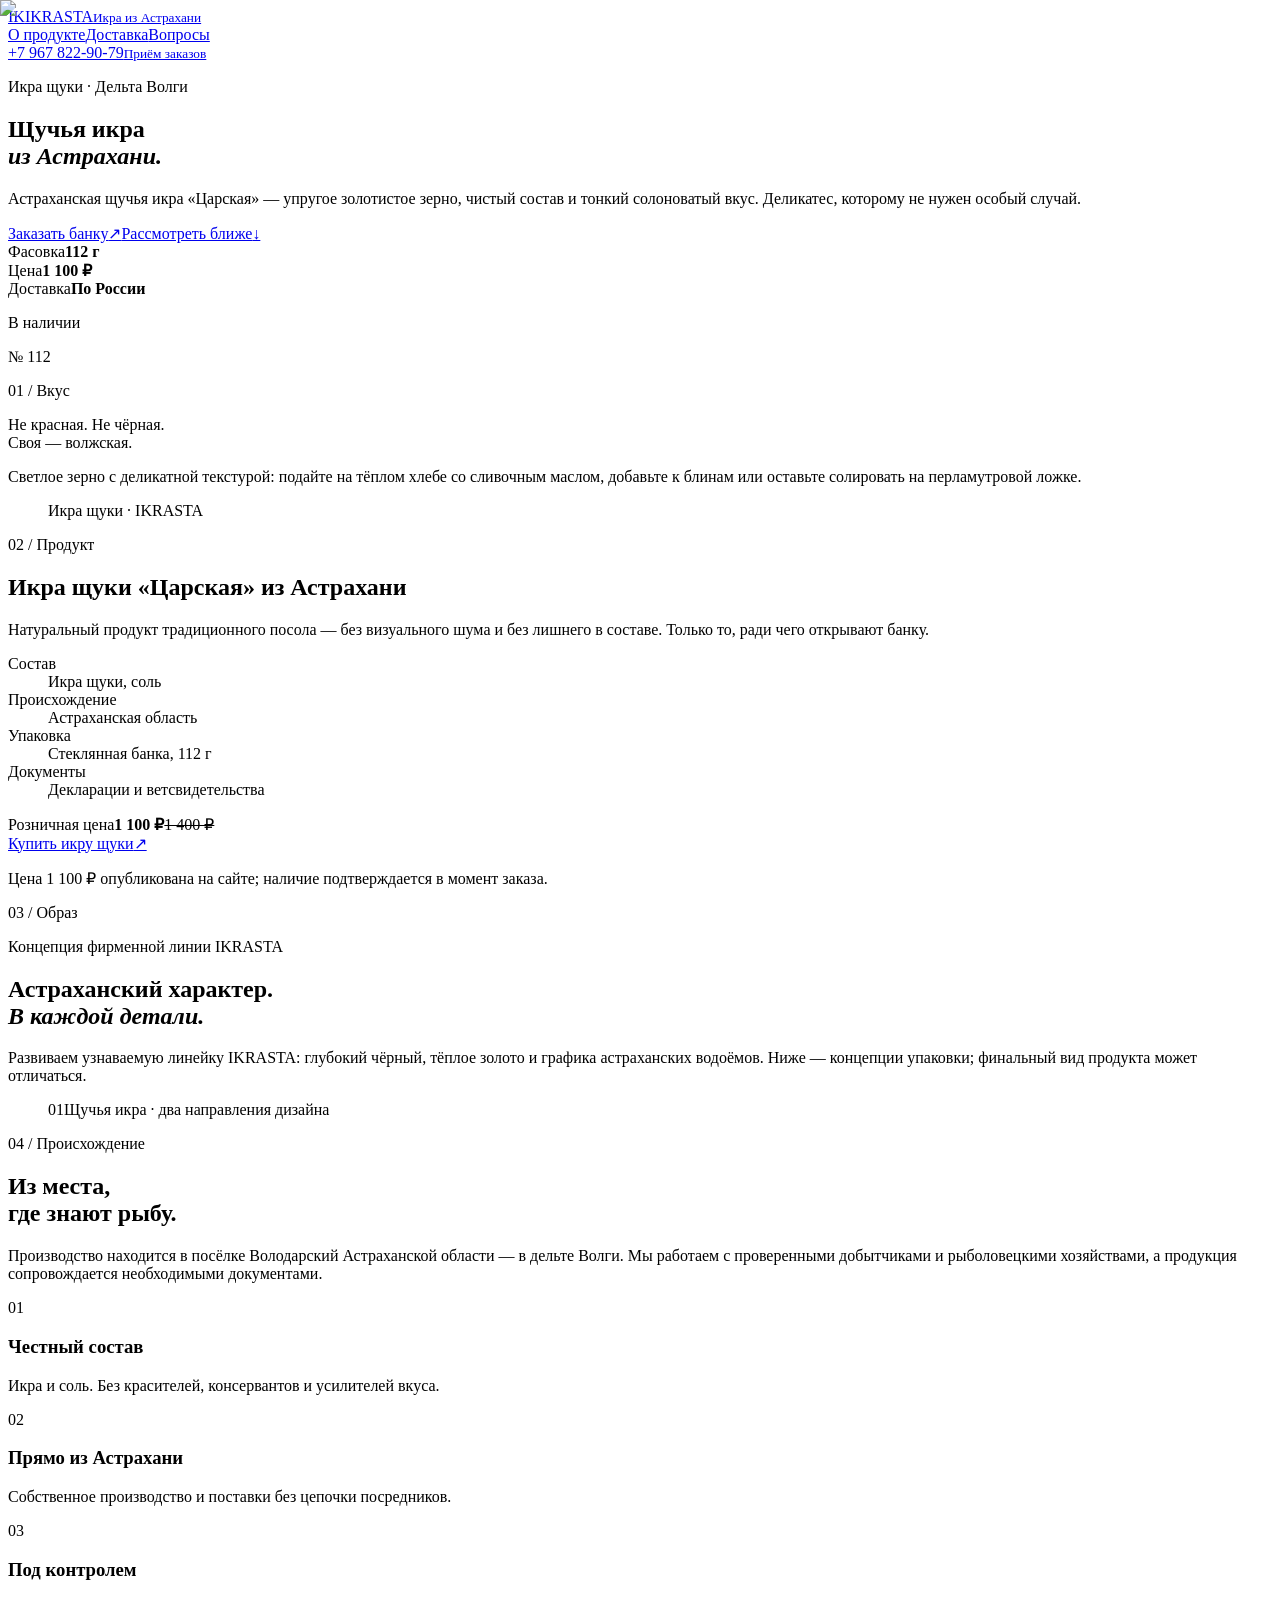
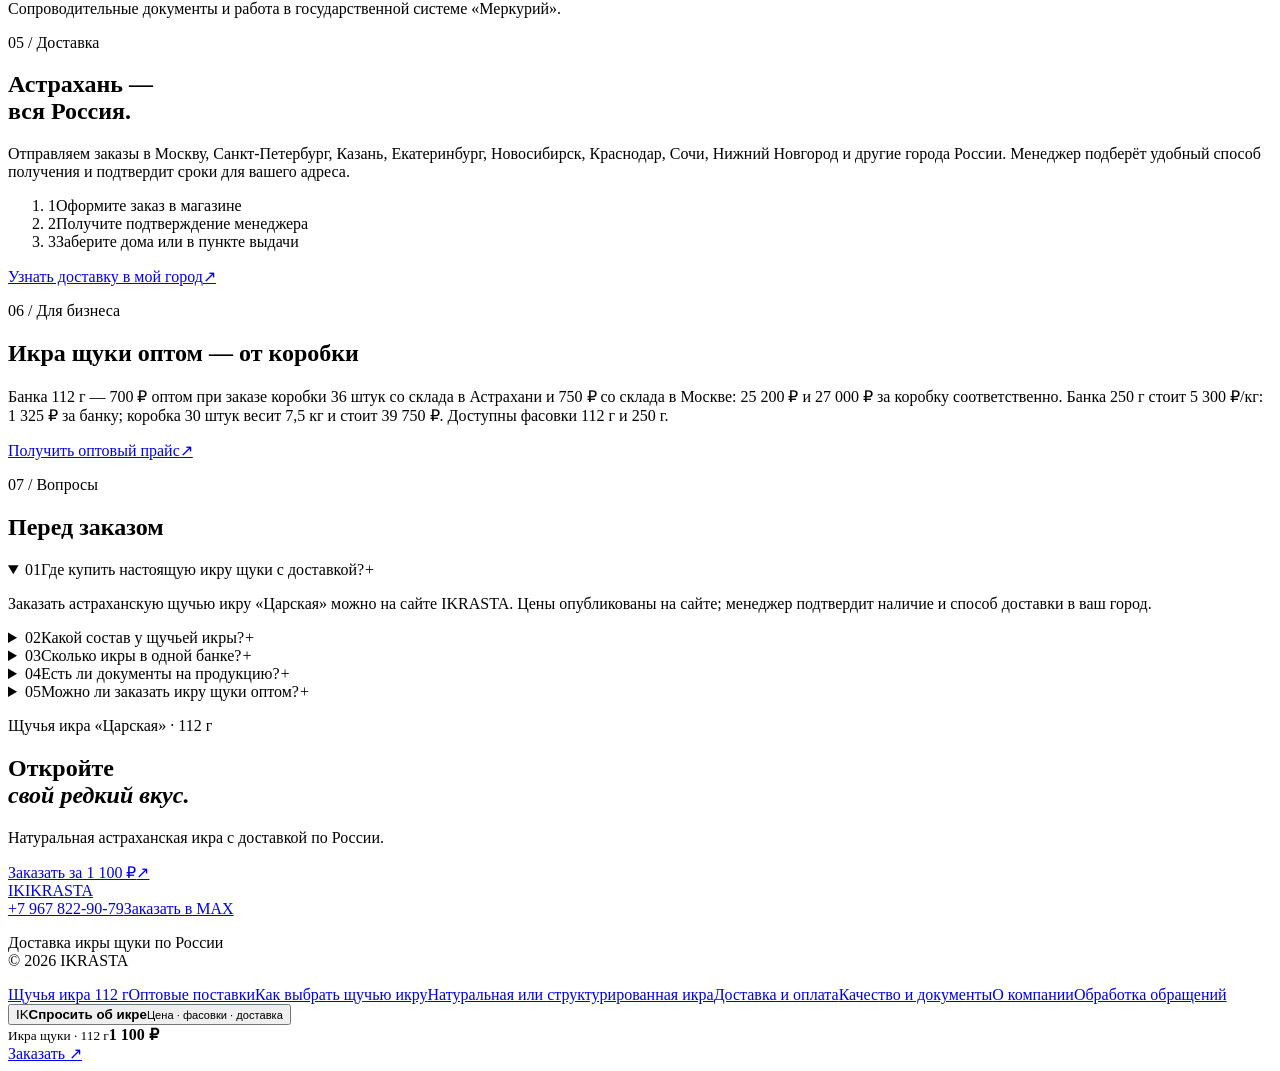
==== index.html @ d0fce648 "Add prerendered home page" ====
<!DOCTYPE html><html lang="ru" class="cormorant_garamond_7facc028-module__SxFJga__variable manrope_96dea080-module__o6hsOa__variable"><head><meta charSet="utf-8"/><meta name="viewport" content="width=device-width, initial-scale=1"/><link rel="preload" href="/_next/static/media/01e4147cff8141ee-s.p.3huc2loe0ie8a.woff2" as="font" crossorigin="" type="font/woff2"/><link rel="preload" href="/_next/static/media/591574edbe85c69b-s.p.2cu8l7zf4s4ec.woff2" as="font" crossorigin="" type="font/woff2"/><link rel="preload" href="/_next/static/media/8bd76523131fa0fc-s.p.1pvupmngxrt5z.woff2" as="font" crossorigin="" type="font/woff2"/><link rel="preload" href="/_next/static/media/a343f882a40d2cc9-s.p.1sj6eobyi31rd.woff2" as="font" crossorigin="" type="font/woff2"/><link rel="preload" href="/_next/static/media/b0947914c9718a1e-s.p.1xjn85gt7t6qs.woff2" as="font" crossorigin="" type="font/woff2"/><link rel="preload" href="/_next/static/media/d3fe2f289711ac3f-s.p.1l2zhvq5eocqf.woff2" as="font" crossorigin="" type="font/woff2"/><link rel="preload" as="image" imageSrcSet="/_next/image?url=%2Fikrasta-hero.png&amp;w=384&amp;q=75 384w, /_next/image?url=%2Fikrasta-hero.png&amp;w=640&amp;q=75 640w, /_next/image?url=%2Fikrasta-hero.png&amp;w=750&amp;q=75 750w, /_next/image?url=%2Fikrasta-hero.png&amp;w=828&amp;q=75 828w, /_next/image?url=%2Fikrasta-hero.png&amp;w=1080&amp;q=75 1080w, /_next/image?url=%2Fikrasta-hero.png&amp;w=1200&amp;q=75 1200w, /_next/image?url=%2Fikrasta-hero.png&amp;w=1920&amp;q=75 1920w, /_next/image?url=%2Fikrasta-hero.png&amp;w=2048&amp;q=75 2048w, /_next/image?url=%2Fikrasta-hero.png&amp;w=3840&amp;q=75 3840w" imageSizes="(max-width: 760px) 100vw, 52vw"/><link rel="stylesheet" href="/_next/static/chunks/2jskf6r6owsu1.css" data-precedence="next"/><link rel="preload" as="script" fetchPriority="low" href="/_next/static/chunks/3qtlyzor5gjmq.js"/><script src="/_next/static/chunks/15orcrkp-_9ct.js" async=""></script><script src="/_next/static/chunks/2w88co7-z7tp-.js" async=""></script><script src="/_next/static/chunks/14podnilsu8gn.js" async=""></script><script src="/_next/static/chunks/turbopack-1wq0efr5cpom5.js" async=""></script><script src="/_next/static/chunks/1slqz06encsf8.js" async=""></script><script src="/_next/static/chunks/14mrh2-p_w84d.js" async=""></script><script src="/_next/static/chunks/2ny7k3nvt5jyt.js" async=""></script><meta name="next-size-adjust" content=""/><meta name="theme-color" content="#0b0d0c"/><title>Щучья икра из Астрахани — купить с доставкой по России</title><meta name="description" content="Купить натуральную щучью икру из Астрахани: банка 112 г за 1 100 ₽, чистый состав, доставка по России. Розница и опт."/><meta name="keywords" content="щучья икра астрахань,икра щуки астраханская,купить щучью икру,икра щуки с доставкой,щучья икра оптом"/><meta name="robots" content="index, follow"/><meta name="googlebot" content="index, follow, max-video-preview:-1, max-image-preview:large, max-snippet:-1"/><link rel="canonical" href="https://ikrasta.ru"/><meta property="og:title" content="Щучья икра из Астрахани — IKRASTA"/><meta property="og:description" content="Натуральная астраханская икра щуки. Банка 112 г — 1 100 ₽. Доставка по России."/><meta property="og:url" content="https://ikrasta.ru"/><meta name="twitter:card" content="summary_large_image"/><meta name="twitter:title" content="Щучья икра из Астрахани — IKRASTA"/><meta name="twitter:description" content="Астраханский деликатес с доставкой по России."/><meta name="twitter:image" content="https://ikrasta.ru/og.png"/><link rel="icon" href="/favicon-ikrasta.png"/><link rel="apple-touch-icon" href="/favicon-ikrasta.png"/><script src="/_next/static/chunks/0cz1d0mv5g_q7.js" noModule=""></script></head><body><div hidden=""><!--$--><!--/$--></div><script type="application/ld+json">{"@context":"https://schema.org","@type":"Product","name":"Икра щуки «Царская»","url":"https://ikrasta.ru/","image":["https://ikrasta.ru/ikrasta-hero.png","https://ikrasta.ru/ikrasta-serving.png"],"description":"Натуральная астраханская икра щуки в стеклянной банке 112 г с доставкой по России.","sku":"V00029","brand":{"@type":"Brand","name":"IKRASTA"},"offers":{"@type":"Offer","url":"https://ikrasta.ru/","priceCurrency":"RUB","price":"1100","availability":"https://schema.org/InStock","itemCondition":"https://schema.org/NewCondition","seller":{"@type":"Organization","name":"IKRASTA","telephone":"+7 967 822-90-79"}}}</script><script type="application/ld+json">{"@context":"https://schema.org","@type":"FAQPage","mainEntity":[{"@type":"Question","name":"Где купить настоящую икру щуки с доставкой?","acceptedAnswer":{"@type":"Answer","text":"Заказать астраханскую щучью икру «Царская» можно на сайте IKRASTA. Цены опубликованы на сайте; менеджер подтвердит наличие и способ доставки в ваш город."}},{"@type":"Question","name":"Какой состав у щучьей икры?","acceptedAnswer":{"@type":"Answer","text":"В составе — икра щуки и соль. Без красителей, усилителей вкуса и лишних добавок."}},{"@type":"Question","name":"Сколько икры в одной банке?","acceptedAnswer":{"@type":"Answer","text":"Доступны две фасовки: стеклянная банка 112 г для розницы и банка 250 г для оптовых покупателей."}},{"@type":"Question","name":"Есть ли документы на продукцию?","acceptedAnswer":{"@type":"Answer","text":"Партия сопровождается необходимыми документами. Перед заказом менеджер уточнит доступный комплект документов для выбранной фасовки и партии."}},{"@type":"Question","name":"Можно ли заказать икру щуки оптом?","acceptedAnswer":{"@type":"Answer","text":"Да. Банка 112 г при заказе коробки 36 штук стоит 700 ₽ со склада в Астрахани и 750 ₽ со склада в Москве: 25 200 ₽ и 27 000 ₽ за коробку соответственно. Банка 250 г стоит 5 300 ₽/кг: 1 325 ₽ за банку, четыре банки составляют 1 кг; в коробке 30 банок, или 7,5 кг, на сумму 39 750 ₽. Наличие подтверждает менеджер."}}]}</script><script type="application/ld+json">{"@context":"https://schema.org","@graph":[{"@type":"Organization","@id":"https://ikrasta.ru/#organization","name":"IKRASTA","url":"https://ikrasta.ru/","logo":"https://ikrasta.ru/og.png","telephone":"+7 967 822-90-79","sameAs":["https://max.ru/se13854268_bot"],"areaServed":{"@type":"Country","name":"Россия"},"contactPoint":[{"@type":"ContactPoint","telephone":"+7 967 822-90-79","contactType":"sales","availableLanguage":"Russian","areaServed":"RU"},{"@type":"ContactPoint","telephone":"+7 989 680-44-24","url":"https://max.ru/se13854268_bot?start=site_order","contactType":"customer service","availableLanguage":"Russian","areaServed":"RU"}]},{"@type":"WebSite","@id":"https://ikrasta.ru/#website","url":"https://ikrasta.ru/","name":"IKRASTA","alternateName":"Икра щуки из Астрахани","inLanguage":"ru-RU","publisher":{"@id":"https://ikrasta.ru/#organization"}}]}</script><header class="site-header"><a class="wordmark" href="#top" aria-label="IKRASTA — наверх"><span class="wordmark-mark">IK</span><span>IKRASTA<small>Икра из Астрахани</small></span></a><nav aria-label="Основная навигация"><a href="#product">О продукте</a><a href="#delivery">Доставка</a><a href="#faq">Вопросы</a></nav><a class="header-phone" href="tel:+79678229079">+7 967 822-90-79<small>Приём заказов</small></a></header><main id="top"><section class="hero" aria-labelledby="hero-title"><div class="hero-image"><img alt="Натуральная щучья икра из Астрахани крупным планом" decoding="async" data-nimg="fill" style="position:absolute;height:100%;width:100%;left:0;top:0;right:0;bottom:0;color:transparent" sizes="(max-width: 760px) 100vw, 52vw" srcSet="/_next/image?url=%2Fikrasta-hero.png&amp;w=384&amp;q=75 384w, /_next/image?url=%2Fikrasta-hero.png&amp;w=640&amp;q=75 640w, /_next/image?url=%2Fikrasta-hero.png&amp;w=750&amp;q=75 750w, /_next/image?url=%2Fikrasta-hero.png&amp;w=828&amp;q=75 828w, /_next/image?url=%2Fikrasta-hero.png&amp;w=1080&amp;q=75 1080w, /_next/image?url=%2Fikrasta-hero.png&amp;w=1200&amp;q=75 1200w, /_next/image?url=%2Fikrasta-hero.png&amp;w=1920&amp;q=75 1920w, /_next/image?url=%2Fikrasta-hero.png&amp;w=2048&amp;q=75 2048w, /_next/image?url=%2Fikrasta-hero.png&amp;w=3840&amp;q=75 3840w" src="/_next/image?url=%2Fikrasta-hero.png&amp;w=3840&amp;q=75"/><div class="hero-image-shade"></div></div><div class="hero-copy"><p class="eyebrow">Икра щуки · Дельта Волги</p><h1 id="hero-title">Щучья икра<br/><em>из Астрахани.</em></h1><p class="hero-lead">Астраханская щучья икра «Царская» — упругое золотистое зерно, чистый состав и тонкий солоноватый вкус. Деликатес, которому не нужен особый случай.</p><div class="hero-actions"><a class="button button-primary" href="https://max.ru/se13854268_bot?start=site_order">Заказать банку<span aria-hidden="true">↗</span></a><a class="text-link" href="#product">Рассмотреть ближе<span aria-hidden="true">↓</span></a></div><div class="hero-meta" aria-label="Основные характеристики"><div><span>Фасовка</span><strong>112 г</strong></div><div><span>Цена</span><strong>1 100 ₽</strong></div><div><span>Доставка</span><strong>По России</strong></div></div><p class="stock-status"><span aria-hidden="true"></span>В наличии</p></div><p class="hero-index" aria-hidden="true">№ 112</p></section><section class="manifesto" aria-label="Ключевая идея"><p class="section-number">01 / Вкус</p><p class="manifesto-copy">Не красная. Не чёрная.<br/><span>Своя — волжская.</span></p><p class="manifesto-note">Светлое зерно с деликатной текстурой: подайте на тёплом хлебе со сливочным маслом, добавьте к блинам или оставьте солировать на перламутровой ложке.</p></section><section class="product-section" id="product"><div class="product-gallery"><figure class="gallery-main"><img alt="Астраханская икра щуки на тёмном хлебе" loading="lazy" decoding="async" data-nimg="fill" style="position:absolute;height:100%;width:100%;left:0;top:0;right:0;bottom:0;color:transparent" sizes="(max-width: 800px) 100vw, 50vw" srcSet="/_next/image?url=%2Fikrasta-serving.png&amp;w=384&amp;q=75 384w, /_next/image?url=%2Fikrasta-serving.png&amp;w=640&amp;q=75 640w, /_next/image?url=%2Fikrasta-serving.png&amp;w=750&amp;q=75 750w, /_next/image?url=%2Fikrasta-serving.png&amp;w=828&amp;q=75 828w, /_next/image?url=%2Fikrasta-serving.png&amp;w=1080&amp;q=75 1080w, /_next/image?url=%2Fikrasta-serving.png&amp;w=1200&amp;q=75 1200w, /_next/image?url=%2Fikrasta-serving.png&amp;w=1920&amp;q=75 1920w, /_next/image?url=%2Fikrasta-serving.png&amp;w=2048&amp;q=75 2048w, /_next/image?url=%2Fikrasta-serving.png&amp;w=3840&amp;q=75 3840w" src="/_next/image?url=%2Fikrasta-serving.png&amp;w=3840&amp;q=75"/><figcaption>Икра щуки · IKRASTA</figcaption></figure><figure class="gallery-small"><img alt="Крупный план золотистой щучьей икры" loading="lazy" decoding="async" data-nimg="fill" style="position:absolute;height:100%;width:100%;left:0;top:0;right:0;bottom:0;color:transparent" sizes="(max-width: 800px) 50vw, 24vw" srcSet="/_next/image?url=%2Fikrasta-hero.png&amp;w=256&amp;q=75 256w, /_next/image?url=%2Fikrasta-hero.png&amp;w=384&amp;q=75 384w, /_next/image?url=%2Fikrasta-hero.png&amp;w=640&amp;q=75 640w, /_next/image?url=%2Fikrasta-hero.png&amp;w=750&amp;q=75 750w, /_next/image?url=%2Fikrasta-hero.png&amp;w=828&amp;q=75 828w, /_next/image?url=%2Fikrasta-hero.png&amp;w=1080&amp;q=75 1080w, /_next/image?url=%2Fikrasta-hero.png&amp;w=1200&amp;q=75 1200w, /_next/image?url=%2Fikrasta-hero.png&amp;w=1920&amp;q=75 1920w, /_next/image?url=%2Fikrasta-hero.png&amp;w=2048&amp;q=75 2048w, /_next/image?url=%2Fikrasta-hero.png&amp;w=3840&amp;q=75 3840w" src="/_next/image?url=%2Fikrasta-hero.png&amp;w=3840&amp;q=75"/></figure><figure class="gallery-small gallery-small-offset"><img alt="Подача икры щуки к столу" loading="lazy" decoding="async" data-nimg="fill" style="position:absolute;height:100%;width:100%;left:0;top:0;right:0;bottom:0;color:transparent" sizes="(max-width: 800px) 50vw, 24vw" srcSet="/_next/image?url=%2Fikrasta-caviar-bowl.png&amp;w=256&amp;q=75 256w, /_next/image?url=%2Fikrasta-caviar-bowl.png&amp;w=384&amp;q=75 384w, /_next/image?url=%2Fikrasta-caviar-bowl.png&amp;w=640&amp;q=75 640w, /_next/image?url=%2Fikrasta-caviar-bowl.png&amp;w=750&amp;q=75 750w, /_next/image?url=%2Fikrasta-caviar-bowl.png&amp;w=828&amp;q=75 828w, /_next/image?url=%2Fikrasta-caviar-bowl.png&amp;w=1080&amp;q=75 1080w, /_next/image?url=%2Fikrasta-caviar-bowl.png&amp;w=1200&amp;q=75 1200w, /_next/image?url=%2Fikrasta-caviar-bowl.png&amp;w=1920&amp;q=75 1920w, /_next/image?url=%2Fikrasta-caviar-bowl.png&amp;w=2048&amp;q=75 2048w, /_next/image?url=%2Fikrasta-caviar-bowl.png&amp;w=3840&amp;q=75 3840w" src="/_next/image?url=%2Fikrasta-caviar-bowl.png&amp;w=3840&amp;q=75"/></figure></div><div class="product-copy"><p class="section-number">02 / Продукт</p><h2>Икра щуки «Царская» из Астрахани</h2><p class="product-intro">Натуральный продукт традиционного посола — без визуального шума и без лишнего в составе. Только то, ради чего открывают банку.</p><dl class="facts"><div><dt>Состав</dt><dd>Икра щуки, соль</dd></div><div><dt>Происхождение</dt><dd>Астраханская область</dd></div><div><dt>Упаковка</dt><dd>Стеклянная банка, 112 г</dd></div><div><dt>Документы</dt><dd>Декларации и ветсвидетельства</dd></div></dl><div class="product-order"><div><span>Розничная цена</span><strong>1 100 ₽</strong><del>1 400 ₽</del></div><a class="button button-primary" href="https://max.ru/se13854268_bot?start=site_order">Купить икру щуки<span aria-hidden="true">↗</span></a></div><p class="price-note">Цена 1 100 ₽ опубликована на сайте; наличие подтверждается в момент заказа.</p></div></section><section class="packaging-section" aria-labelledby="packaging-title"><div class="packaging-heading"><div><p class="section-number">03 / Образ</p><p class="packaging-kicker">Концепция фирменной линии IKRASTA</p></div><div><h2 id="packaging-title">Астраханский характер.<br/><em>В каждой детали.</em></h2><p>Развиваем узнаваемую линейку IKRASTA: глубокий чёрный, тёплое золото и графика астраханских водоёмов. Ниже — концепции упаковки; финальный вид продукта может отличаться.</p></div></div><div class="packaging-gallery"><figure class="packaging-card packaging-card-primary"><div class="packaging-image"><img alt="Концепции чёрной и светлой упаковки IKRASTA для натуральной щучьей икры" loading="lazy" decoding="async" data-nimg="fill" style="position:absolute;height:100%;width:100%;left:0;top:0;right:0;bottom:0;color:transparent" sizes="(max-width: 760px) 100vw, 58vw" srcSet="/_next/image?url=%2Fikrasta-pike-packaging-concept.png&amp;w=384&amp;q=75 384w, /_next/image?url=%2Fikrasta-pike-packaging-concept.png&amp;w=640&amp;q=75 640w, /_next/image?url=%2Fikrasta-pike-packaging-concept.png&amp;w=750&amp;q=75 750w, /_next/image?url=%2Fikrasta-pike-packaging-concept.png&amp;w=828&amp;q=75 828w, /_next/image?url=%2Fikrasta-pike-packaging-concept.png&amp;w=1080&amp;q=75 1080w, /_next/image?url=%2Fikrasta-pike-packaging-concept.png&amp;w=1200&amp;q=75 1200w, /_next/image?url=%2Fikrasta-pike-packaging-concept.png&amp;w=1920&amp;q=75 1920w, /_next/image?url=%2Fikrasta-pike-packaging-concept.png&amp;w=2048&amp;q=75 2048w, /_next/image?url=%2Fikrasta-pike-packaging-concept.png&amp;w=3840&amp;q=75 3840w" src="/_next/image?url=%2Fikrasta-pike-packaging-concept.png&amp;w=3840&amp;q=75"/></div><figcaption><span>01</span>Щучья икра · два направления дизайна</figcaption></figure></div></section><section class="quality-section"><p class="section-number">04 / Происхождение</p><div class="quality-heading"><h2>Из места,<br/>где знают рыбу.</h2><p>Производство находится в посёлке Володарский Астраханской области — в дельте Волги. Мы работаем с проверенными добытчиками и рыболовецкими хозяйствами, а продукция сопровождается необходимыми документами.</p></div><div class="quality-grid"><article><span>01</span><h3>Честный состав</h3><p>Икра и соль. Без красителей, консервантов и усилителей вкуса.</p></article><article><span>02</span><h3>Прямо из Астрахани</h3><p>Собственное производство и поставки без цепочки посредников.</p></article><article><span>03</span><h3>Под контролем</h3><p>Сопроводительные документы и работа в государственной системе «Меркурий».</p></article></div></section><section class="delivery-section" id="delivery"><div class="delivery-image"><img alt="Сервировка со щучьей икрой" loading="lazy" decoding="async" data-nimg="fill" style="position:absolute;height:100%;width:100%;left:0;top:0;right:0;bottom:0;color:transparent" sizes="(max-width: 800px) 100vw, 45vw" srcSet="/_next/image?url=%2Fikrasta-hero.png&amp;w=384&amp;q=75 384w, /_next/image?url=%2Fikrasta-hero.png&amp;w=640&amp;q=75 640w, /_next/image?url=%2Fikrasta-hero.png&amp;w=750&amp;q=75 750w, /_next/image?url=%2Fikrasta-hero.png&amp;w=828&amp;q=75 828w, /_next/image?url=%2Fikrasta-hero.png&amp;w=1080&amp;q=75 1080w, /_next/image?url=%2Fikrasta-hero.png&amp;w=1200&amp;q=75 1200w, /_next/image?url=%2Fikrasta-hero.png&amp;w=1920&amp;q=75 1920w, /_next/image?url=%2Fikrasta-hero.png&amp;w=2048&amp;q=75 2048w, /_next/image?url=%2Fikrasta-hero.png&amp;w=3840&amp;q=75 3840w" src="/_next/image?url=%2Fikrasta-hero.png&amp;w=3840&amp;q=75"/></div><div class="delivery-copy"><p class="section-number">05 / Доставка</p><h2>Астрахань —<br/>вся Россия.</h2><p>Отправляем заказы в Москву, Санкт-Петербург, Казань, Екатеринбург, Новосибирск, Краснодар, Сочи, Нижний Новгород и другие города России. Менеджер подберёт удобный способ получения и подтвердит сроки для вашего адреса.</p><ol class="delivery-steps"><li><span>1</span>Оформите заказ в магазине</li><li><span>2</span>Получите подтверждение менеджера</li><li><span>3</span>Заберите дома или в пункте выдачи</li></ol><a class="button button-outline" href="https://max.ru/se13854268_bot?start=site_order">Узнать доставку в мой город<span aria-hidden="true">↗</span></a></div></section><section class="wholesale-section"><div><p class="section-number">06 / Для бизнеса</p><h2>Икра щуки оптом — от коробки</h2></div><div class="wholesale-copy"><p>Банка 112 г — 700 ₽ оптом при заказе коробки 36 штук со склада в Астрахани и 750 ₽ со склада в Москве: 25 200 ₽ и 27 000 ₽ за коробку соответственно. Банка 250 г стоит 5 300 ₽/кг: 1 325 ₽ за банку; коробка 30 штук весит 7,5 кг и стоит 39 750 ₽. Доступны фасовки 112 г и 250 г.</p><a class="button button-light" href="/ikra-shchuki-optom">Получить оптовый прайс<span aria-hidden="true">↗</span></a></div></section><section class="faq-section" id="faq"><div class="faq-heading"><p class="section-number">07 / Вопросы</p><h2>Перед заказом</h2></div><div class="faq-list"><details open=""><summary><span>01</span>Где купить настоящую икру щуки с доставкой?<i aria-hidden="true">+</i></summary><p>Заказать астраханскую щучью икру «Царская» можно на сайте IKRASTA. Цены опубликованы на сайте; менеджер подтвердит наличие и способ доставки в ваш город.</p></details><details><summary><span>02</span>Какой состав у щучьей икры?<i aria-hidden="true">+</i></summary><p>В составе — икра щуки и соль. Без красителей, усилителей вкуса и лишних добавок.</p></details><details><summary><span>03</span>Сколько икры в одной банке?<i aria-hidden="true">+</i></summary><p>Доступны две фасовки: стеклянная банка 112 г для розницы и банка 250 г для оптовых покупателей.</p></details><details><summary><span>04</span>Есть ли документы на продукцию?<i aria-hidden="true">+</i></summary><p>Партия сопровождается необходимыми документами. Перед заказом менеджер уточнит доступный комплект документов для выбранной фасовки и партии.</p></details><details><summary><span>05</span>Можно ли заказать икру щуки оптом?<i aria-hidden="true">+</i></summary><p>Да. Банка 112 г при заказе коробки 36 штук стоит 700 ₽ со склада в Астрахани и 750 ₽ со склада в Москве: 25 200 ₽ и 27 000 ₽ за коробку соответственно. Банка 250 г стоит 5 300 ₽/кг: 1 325 ₽ за банку, четыре банки составляют 1 кг; в коробке 30 банок, или 7,5 кг, на сумму 39 750 ₽. Наличие подтверждает менеджер.</p></details></div></section><section class="closing-section"><p class="eyebrow">Щучья икра «Царская» · 112 г</p><h2>Откройте<br/><em>свой редкий вкус.</em></h2><p>Натуральная астраханская икра с доставкой по России.</p><a class="button button-primary" href="https://max.ru/se13854268_bot?start=site_order">Заказать за 1 100 ₽<span aria-hidden="true">↗</span></a></section></main><footer><a class="wordmark footer-wordmark" href="#top"><span class="wordmark-mark">IK</span><span>IKRASTA</span></a><div><a href="tel:+79678229079">+7 967 822-90-79</a><a href="https://max.ru/se13854268_bot?start=site_order">Заказать в MAX</a></div><p>Доставка икры щуки по России<br/>© 2026 IKRASTA</p></footer><nav class="seo-links" aria-label="Полезная информация"><a href="/ikra-shchuki-astrakhanskaya-112-g">Щучья икра 112 г</a><a href="/ikra-shchuki-optom">Оптовые поставки</a><a href="/kak-vybrat-shchuchyu-ikru">Как выбрать щучью икру</a><a href="/naturalnaya-ikra-shchuki">Натуральная или структурированная икра</a><a href="/dostavka-i-oplata">Доставка и оплата</a><a href="/kachestvo-i-dokumenty">Качество и документы</a><a href="/o-kompanii">О компании</a><a href="/privacy">Обработка обращений</a></nav><div class="consultant "><button class="consultant-launcher" type="button" aria-expanded="false" aria-label="Спросить консультанта"><span class="consultant-launcher-mark">IK</span><span><strong>Спросить об икре</strong><small>Цена · фасовки · доставка</small></span></button></div><div class="mobile-order"><div><small>Икра щуки · 112 г</small><strong>1 100 ₽</strong></div><a href="https://max.ru/se13854268_bot?start=site_order">Заказать ↗</a></div><!--$--><!--/$--><noscript><img src="https://mc.yandex.ru/watch/111317093" style="position:absolute;left:-9999px" alt=""/></noscript><script src="/_next/static/chunks/3qtlyzor5gjmq.js" id="_R_" async=""></script><script>(self.__next_f=self.__next_f||[]).push([0])</script><script>self.__next_f.push([1,"1:\"$Sreact.fragment\"\n2:I[39756,[\"/_next/static/chunks/1slqz06encsf8.js\",\"/_next/static/chunks/14mrh2-p_w84d.js\"],\"default\"]\n3:I[37457,[\"/_next/static/chunks/1slqz06encsf8.js\",\"/_next/static/chunks/14mrh2-p_w84d.js\"],\"default\"]\n4:I[80751,[\"/_next/static/chunks/1slqz06encsf8.js\",\"/_next/static/chunks/14mrh2-p_w84d.js\"],\"default\"]\n10:I[68027,[\"/_next/static/chunks/1slqz06encsf8.js\",\"/_next/static/chunks/14mrh2-p_w84d.js\"],\"default\",1]\n:HL[\"/_next/static/chunks/2jskf6r6owsu1.css\",\"style\"]\n:HL[\"/_next/static/media/01e4147cff8141ee-s.p.3huc2loe0ie8a.woff2\",\"font\",{\"crossOrigin\":\"\",\"type\":\"font/woff2\"}]\n:HL[\"/_next/static/media/591574edbe85c69b-s.p.2cu8l7zf4s4ec.woff2\",\"font\",{\"crossOrigin\":\"\",\"type\":\"font/woff2\"}]\n:HL[\"/_next/static/media/8bd76523131fa0fc-s.p.1pvupmngxrt5z.woff2\",\"font\",{\"crossOrigin\":\"\",\"type\":\"font/woff2\"}]\n:HL[\"/_next/static/media/a343f882a40d2cc9-s.p.1sj6eobyi31rd.woff2\",\"font\",{\"crossOrigin\":\"\",\"type\":\"font/woff2\"}]\n:HL[\"/_next/static/media/b0947914c9718a1e-s.p.1xjn85gt7t6qs.woff2\",\"font\",{\"crossOrigin\":\"\",\"type\":\"font/woff2\"}]\n:HL[\"/_next/static/media/d3fe2f289711ac3f-s.p.1l2zhvq5eocqf.woff2\",\"font\",{\"crossOrigin\":\"\",\"type\":\"font/woff2\"}]\n5:T83c,"])</script><script>self.__next_f.push([1,"{\"@context\":\"https://schema.org\",\"@type\":\"FAQPage\",\"mainEntity\":[{\"@type\":\"Question\",\"name\":\"Где купить настоящую икру щуки с доставкой?\",\"acceptedAnswer\":{\"@type\":\"Answer\",\"text\":\"Заказать астраханскую щучью икру «Царская» можно на сайте IKRASTA. Цены опубликованы на сайте; менеджер подтвердит наличие и способ доставки в ваш город.\"}},{\"@type\":\"Question\",\"name\":\"Какой состав у щучьей икры?\",\"acceptedAnswer\":{\"@type\":\"Answer\",\"text\":\"В составе — икра щуки и соль. Без красителей, усилителей вкуса и лишних добавок.\"}},{\"@type\":\"Question\",\"name\":\"Сколько икры в одной банке?\",\"acceptedAnswer\":{\"@type\":\"Answer\",\"text\":\"Доступны две фасовки: стеклянная банка 112 г для розницы и банка 250 г для оптовых покупателей.\"}},{\"@type\":\"Question\",\"name\":\"Есть ли документы на продукцию?\",\"acceptedAnswer\":{\"@type\":\"Answer\",\"text\":\"Партия сопровождается необходимыми документами. Перед заказом менеджер уточнит доступный комплект документов для выбранной фасовки и партии.\"}},{\"@type\":\"Question\",\"name\":\"Можно ли заказать икру щуки оптом?\",\"acceptedAnswer\":{\"@type\":\"Answer\",\"text\":\"Да. Банка 112 г при заказе коробки 36 штук стоит 700 ₽ со склада в Астрахани и 750 ₽ со склада в Москве: 25 200 ₽ и 27 000 ₽ за коробку соответственно. Банка 250 г стоит 5 300 ₽/кг: 1 325 ₽ за банку, четыре банки составляют 1 кг; в коробке 30 банок, или 7,5 кг, на сумму 39 750 ₽. Наличие подтверждает менеджер.\"}}]}"])</script><script>self.__next_f.push([1,"0:{\"P\":null,\"c\":[\"\",\"\"],\"q\":\"\",\"i\":false,\"f\":[[[\"\",{\"children\":[\"__PAGE__\",{}]},\"$undefined\",\"$undefined\",16],[[\"$\",\"$1\",\"c\",{\"children\":[[[\"$\",\"link\",\"0\",{\"rel\":\"stylesheet\",\"href\":\"/_next/static/chunks/2jskf6r6owsu1.css\",\"precedence\":\"next\",\"crossOrigin\":\"$undefined\",\"nonce\":\"$undefined\"}],[\"$\",\"script\",\"script-0\",{\"src\":\"/_next/static/chunks/1slqz06encsf8.js\",\"async\":true,\"nonce\":\"$undefined\"}],[\"$\",\"script\",\"script-1\",{\"src\":\"/_next/static/chunks/14mrh2-p_w84d.js\",\"async\":true,\"nonce\":\"$undefined\"}]],[\"$\",\"html\",null,{\"lang\":\"ru\",\"className\":\"cormorant_garamond_7facc028-module__SxFJga__variable manrope_96dea080-module__o6hsOa__variable\",\"children\":[\"$\",\"body\",null,{\"children\":[[\"$\",\"$L2\",null,{\"parallelRouterKey\":\"children\",\"error\":\"$undefined\",\"errorStyles\":\"$undefined\",\"errorScripts\":\"$undefined\",\"template\":[\"$\",\"$L3\",null,{}],\"templateStyles\":\"$undefined\",\"templateScripts\":\"$undefined\",\"notFound\":[[[\"$\",\"title\",null,{\"children\":\"404: This page could not be found.\"}],[\"$\",\"div\",null,{\"style\":{\"fontFamily\":\"system-ui,\\\"Segoe UI\\\",Roboto,Helvetica,Arial,sans-serif,\\\"Apple Color Emoji\\\",\\\"Segoe UI Emoji\\\"\",\"height\":\"100vh\",\"textAlign\":\"center\",\"display\":\"flex\",\"flexDirection\":\"column\",\"alignItems\":\"center\",\"justifyContent\":\"center\"},\"children\":[\"$\",\"div\",null,{\"children\":[[\"$\",\"style\",null,{\"dangerouslySetInnerHTML\":{\"__html\":\"body{color:#000;background:#fff;margin:0}.next-error-h1{border-right:1px solid rgba(0,0,0,.3)}@media (prefers-color-scheme:dark){body{color:#fff;background:#000}.next-error-h1{border-right:1px solid rgba(255,255,255,.3)}}\"}}],[\"$\",\"h1\",null,{\"className\":\"next-error-h1\",\"style\":{\"display\":\"inline-block\",\"margin\":\"0 20px 0 0\",\"padding\":\"0 23px 0 0\",\"fontSize\":24,\"fontWeight\":500,\"verticalAlign\":\"top\",\"lineHeight\":\"49px\"},\"children\":404}],[\"$\",\"div\",null,{\"style\":{\"display\":\"inline-block\"},\"children\":[\"$\",\"h2\",null,{\"style\":{\"fontSize\":14,\"fontWeight\":400,\"lineHeight\":\"49px\",\"margin\":0},\"children\":\"This page could not be found.\"}]}]]}]}]],[]],\"forbidden\":\"$undefined\",\"unauthorized\":\"$undefined\"}],[\"$\",\"$L4\",null,{}]]}]}]]}],{\"children\":[[\"$\",\"$1\",\"c\",{\"children\":[[[\"$\",\"script\",null,{\"type\":\"application/ld+json\",\"dangerouslySetInnerHTML\":{\"__html\":\"{\\\"@context\\\":\\\"https://schema.org\\\",\\\"@type\\\":\\\"Product\\\",\\\"name\\\":\\\"Икра щуки «Царская»\\\",\\\"url\\\":\\\"https://ikrasta.ru/\\\",\\\"image\\\":[\\\"https://ikrasta.ru/ikrasta-hero.png\\\",\\\"https://ikrasta.ru/ikrasta-serving.png\\\"],\\\"description\\\":\\\"Натуральная астраханская икра щуки в стеклянной банке 112 г с доставкой по России.\\\",\\\"sku\\\":\\\"V00029\\\",\\\"brand\\\":{\\\"@type\\\":\\\"Brand\\\",\\\"name\\\":\\\"IKRASTA\\\"},\\\"offers\\\":{\\\"@type\\\":\\\"Offer\\\",\\\"url\\\":\\\"https://ikrasta.ru/\\\",\\\"priceCurrency\\\":\\\"RUB\\\",\\\"price\\\":\\\"1100\\\",\\\"availability\\\":\\\"https://schema.org/InStock\\\",\\\"itemCondition\\\":\\\"https://schema.org/NewCondition\\\",\\\"seller\\\":{\\\"@type\\\":\\\"Organization\\\",\\\"name\\\":\\\"IKRASTA\\\",\\\"telephone\\\":\\\"+7 967 822-90-79\\\"}}}\"}}],[\"$\",\"script\",null,{\"type\":\"application/ld+json\",\"dangerouslySetInnerHTML\":{\"__html\":\"$5\"}}],\"$L6\",\"$L7\",\"$L8\",\"$L9\",\"$La\",\"$Lb\",\"$Lc\"],[\"$Ld\"],\"$Le\"]}],{},null,false,null]},null,false,null],\"$Lf\",false]],\"m\":\"$undefined\",\"G\":[\"$10\",[\"$L11\"]],\"S\":true,\"h\":null,\"s\":\"$undefined\",\"l\":\"$undefined\",\"p\":\"$undefined\",\"d\":\"$undefined\",\"b\":\"GOj_1I6ggkzmk0cxb1iSW\"}\n"])</script><script>self.__next_f.push([1,"12:I[5500,[\"/_next/static/chunks/1slqz06encsf8.js\",\"/_next/static/chunks/14mrh2-p_w84d.js\",\"/_next/static/chunks/2ny7k3nvt5jyt.js\"],\"Image\"]\n19:I[22016,[\"/_next/static/chunks/1slqz06encsf8.js\",\"/_next/static/chunks/14mrh2-p_w84d.js\",\"/_next/static/chunks/2ny7k3nvt5jyt.js\"],\"\"]\n1a:I[39965,[\"/_next/static/chunks/1slqz06encsf8.js\",\"/_next/static/chunks/14mrh2-p_w84d.js\",\"/_next/static/chunks/2ny7k3nvt5jyt.js\"],\"default\"]\n1b:I[97367,[\"/_next/static/chunks/1slqz06encsf8.js\",\"/_next/static/chunks/14mrh2-p_w84d.js\"],\"OutletBoundary\"]\n1c:\"$Sreact.suspense\"\n1e:I[97367,[\"/_next/static/chunks/1slqz06encsf8.js\",\"/_next/static/chunks/14mrh2-p_w84d.js\"],\"ViewportBoundary\"]\n20:I[97367,[\"/_next/static/chunks/1slqz06encsf8.js\",\"/_next/static/chunks/14mrh2-p_w84d.js\"],\"MetadataBoundary\"]\n6:[\"$\",\"script\",null,{\"type\":\"application/ld+json\",\"dangerouslySetInnerHTML\":{\"__html\":\"{\\\"@context\\\":\\\"https://schema.org\\\",\\\"@graph\\\":[{\\\"@type\\\":\\\"Organization\\\",\\\"@id\\\":\\\"https://ikrasta.ru/#organization\\\",\\\"name\\\":\\\"IKRASTA\\\",\\\"url\\\":\\\"https://ikrasta.ru/\\\",\\\"logo\\\":\\\"https://ikrasta.ru/og.png\\\",\\\"telephone\\\":\\\"+7 967 822-90-79\\\",\\\"sameAs\\\":[\\\"https://max.ru/se13854268_bot\\\"],\\\"areaServed\\\":{\\\"@type\\\":\\\"Country\\\",\\\"name\\\":\\\"Россия\\\"},\\\"contactPoint\\\":[{\\\"@type\\\":\\\"ContactPoint\\\",\\\"telephone\\\":\\\"+7 967 822-90-79\\\",\\\"contactType\\\":\\\"sales\\\",\\\"availableLanguage\\\":\\\"Russian\\\",\\\"areaServed\\\":\\\"RU\\\"},{\\\"@type\\\":\\\"ContactPoint\\\",\\\"telephone\\\":\\\"+7 989 680-44-24\\\",\\\"url\\\":\\\"https://max.ru/se13854268_bot?start=site_order\\\",\\\"contactType\\\":\\\"customer service\\\",\\\"availableLanguage\\\":\\\"Russian\\\",\\\"areaServed\\\":\\\"RU\\\"}]},{\\\"@type\\\":\\\"WebSite\\\",\\\"@id\\\":\\\"https://ikrasta.ru/#website\\\",\\\"url\\\":\\\"https://ikrasta.ru/\\\",\\\"name\\\":\\\"IKRASTA\\\",\\\"alternateName\\\":\\\"Икра щуки из Астрахани\\\",\\\"inLanguage\\\":\\\"ru-RU\\\",\\\"publisher\\\":{\\\"@id\\\":\\\"https://ikrasta.ru/#organization\\\"}}]}\"}}]\n7:[\"$\",\"header\",null,{\"className\":\"site-header\",\"children\":[[\"$\",\"a\",null,{\"className\":\"wordmark\",\"href\":\"#top\",\"aria-label\":\"IKRASTA — наверх\",\"children\":[[\"$\",\"span\",null,{\"className\":\"wordmark-mark\",\"children\":\"IK\"}],[\"$\",\"span\",null,{\"children\":[\"IKRASTA\",[\"$\",\"small\",null,{\"children\":\"Икра из Астрахани\"}]]}]]}],[\"$\",\"nav\",null,{\"aria-label\":\"Основная навигация\",\"children\":[[\"$\",\"a\",null,{\"href\":\"#product\",\"children\":\"О продукте\"}],[\"$\",\"a\",null,{\"href\":\"#delivery\",\"children\":\"Доставка\"}],[\"$\",\"a\",null,{\"href\":\"#faq\",\"children\":\"Вопросы\"}]]}],[\"$\",\"a\",null,{\"className\":\"header-phone\",\"href\":\"tel:+79678229079\",\"children\":[\"+7 967 822-90-79\",[\"$\",\"small\",null,{\"children\":\"Приём заказов\"}]]}]]}]\n"])</script><script>self.__next_f.push([1,"8:[\"$\",\"main\",null,{\"id\":\"top\",\"children\":[[\"$\",\"section\",null,{\"className\":\"hero\",\"aria-labelledby\":\"hero-title\",\"children\":[[\"$\",\"div\",null,{\"className\":\"hero-image\",\"children\":[[\"$\",\"$L12\",null,{\"src\":\"/ikrasta-hero.png\",\"alt\":\"Натуральная щучья икра из Астрахани крупным планом\",\"fill\":true,\"priority\":true,\"sizes\":\"(max-width: 760px) 100vw, 52vw\"}],[\"$\",\"div\",null,{\"className\":\"hero-image-shade\"}]]}],[\"$\",\"div\",null,{\"className\":\"hero-copy\",\"children\":[[\"$\",\"p\",null,{\"className\":\"eyebrow\",\"children\":\"Икра щуки · Дельта Волги\"}],[\"$\",\"h1\",null,{\"id\":\"hero-title\",\"children\":[\"Щучья икра\",[\"$\",\"br\",null,{}],[\"$\",\"em\",null,{\"children\":\"из Астрахани.\"}]]}],[\"$\",\"p\",null,{\"className\":\"hero-lead\",\"children\":\"Астраханская щучья икра «Царская» — упругое золотистое зерно, чистый состав и тонкий солоноватый вкус. Деликатес, которому не нужен особый случай.\"}],[\"$\",\"div\",null,{\"className\":\"hero-actions\",\"children\":[[\"$\",\"a\",null,{\"className\":\"button button-primary\",\"href\":\"https://max.ru/se13854268_bot?start=site_order\",\"children\":[\"Заказать банку\",[\"$\",\"span\",null,{\"aria-hidden\":\"true\",\"children\":\"↗\"}]]}],[\"$\",\"a\",null,{\"className\":\"text-link\",\"href\":\"#product\",\"children\":[\"Рассмотреть ближе\",[\"$\",\"span\",null,{\"aria-hidden\":\"true\",\"children\":\"↓\"}]]}]]}],[\"$\",\"div\",null,{\"className\":\"hero-meta\",\"aria-label\":\"Основные характеристики\",\"children\":[[\"$\",\"div\",null,{\"children\":[[\"$\",\"span\",null,{\"children\":\"Фасовка\"}],[\"$\",\"strong\",null,{\"children\":\"112 г\"}]]}],[\"$\",\"div\",null,{\"children\":[[\"$\",\"span\",null,{\"children\":\"Цена\"}],[\"$\",\"strong\",null,{\"children\":\"1 100 ₽\"}]]}],[\"$\",\"div\",null,{\"children\":[[\"$\",\"span\",null,{\"children\":\"Доставка\"}],[\"$\",\"strong\",null,{\"children\":\"По России\"}]]}]]}],[\"$\",\"p\",null,{\"className\":\"stock-status\",\"children\":[[\"$\",\"span\",null,{\"aria-hidden\":\"true\"}],\"В наличии\"]}]]}],[\"$\",\"p\",null,{\"className\":\"hero-index\",\"aria-hidden\":\"true\",\"children\":\"№ 112\"}]]}],[\"$\",\"section\",null,{\"className\":\"manifesto\",\"aria-label\":\"Ключевая идея\",\"children\":[[\"$\",\"p\",null,{\"className\":\"section-number\",\"children\":\"01 / Вкус\"}],[\"$\",\"p\",null,{\"className\":\"manifesto-copy\",\"children\":[\"Не красная. Не чёрная.\",[\"$\",\"br\",null,{}],[\"$\",\"span\",null,{\"children\":\"Своя — волжская.\"}]]}],[\"$\",\"p\",null,{\"className\":\"manifesto-note\",\"children\":\"Светлое зерно с деликатной текстурой: подайте на тёплом хлебе со сливочным маслом, добавьте к блинам или оставьте солировать на перламутровой ложке.\"}]]}],[\"$\",\"section\",null,{\"className\":\"product-section\",\"id\":\"product\",\"children\":[[\"$\",\"div\",null,{\"className\":\"product-gallery\",\"children\":[[\"$\",\"figure\",null,{\"className\":\"gallery-main\",\"children\":[[\"$\",\"$L12\",null,{\"src\":\"/ikrasta-serving.png\",\"alt\":\"Астраханская икра щуки на тёмном хлебе\",\"fill\":true,\"sizes\":\"(max-width: 800px) 100vw, 50vw\"}],[\"$\",\"figcaption\",null,{\"children\":\"Икра щуки · IKRASTA\"}]]}],[\"$\",\"figure\",null,{\"className\":\"gallery-small\",\"children\":[\"$\",\"$L12\",null,{\"src\":\"/ikrasta-hero.png\",\"alt\":\"Крупный план золотистой щучьей икры\",\"fill\":true,\"sizes\":\"(max-width: 800px) 50vw, 24vw\"}]}],[\"$\",\"figure\",null,{\"className\":\"gallery-small gallery-small-offset\",\"children\":[\"$\",\"$L12\",null,{\"src\":\"/ikrasta-caviar-bowl.png\",\"alt\":\"Подача икры щуки к столу\",\"fill\":true,\"sizes\":\"(max-width: 800px) 50vw, 24vw\"}]}]]}],[\"$\",\"div\",null,{\"className\":\"product-copy\",\"children\":[[\"$\",\"p\",null,{\"className\":\"section-number\",\"children\":\"02 / Продукт\"}],[\"$\",\"h2\",null,{\"children\":\"Икра щуки «Царская» из Астрахани\"}],[\"$\",\"p\",null,{\"className\":\"product-intro\",\"children\":\"Натуральный продукт традиционного посола — без визуального шума и без лишнего в составе. Только то, ради чего открывают банку.\"}],[\"$\",\"dl\",null,{\"className\":\"facts\",\"children\":[[\"$\",\"div\",null,{\"children\":[[\"$\",\"dt\",null,{\"children\":\"Состав\"}],[\"$\",\"dd\",null,{\"children\":\"Икра щуки, соль\"}]]}],[\"$\",\"div\",null,{\"children\":[[\"$\",\"dt\",null,{\"children\":\"Происхождение\"}],[\"$\",\"dd\",null,{\"children\":\"Астраханская область\"}]]}],[\"$\",\"div\",null,{\"children\":[[\"$\",\"dt\",null,{\"children\":\"Упаковка\"}],[\"$\",\"dd\",null,{\"children\":\"Стеклянная банка, 112 г\"}]]}],[\"$\",\"div\",null,{\"children\":[[\"$\",\"dt\",null,{\"children\":\"Документы\"}],[\"$\",\"dd\",null,{\"children\":\"Декларации и ветсвидетельства\"}]]}]]}],[\"$\",\"div\",null,{\"className\":\"product-order\",\"children\":[[\"$\",\"div\",null,{\"children\":[[\"$\",\"span\",null,{\"children\":\"Розничная цена\"}],[\"$\",\"strong\",null,{\"children\":\"1 100 ₽\"}],[\"$\",\"del\",null,{\"children\":\"1 400 ₽\"}]]}],[\"$\",\"a\",null,{\"className\":\"button button-primary\",\"href\":\"https://max.ru/se13854268_bot?start=site_order\",\"children\":[\"Купить икру щуки\",[\"$\",\"span\",null,{\"aria-hidden\":\"true\",\"children\":\"↗\"}]]}]]}],[\"$\",\"p\",null,{\"className\":\"price-note\",\"children\":\"Цена 1 100 ₽ опубликована на сайте; наличие подтверждается в момент заказа.\"}]]}]]}],\"$L13\",\"$L14\",\"$L15\",\"$L16\",\"$L17\",\"$L18\"]}]\n"])</script><script>self.__next_f.push([1,"9:[\"$\",\"footer\",null,{\"children\":[[\"$\",\"a\",null,{\"className\":\"wordmark footer-wordmark\",\"href\":\"#top\",\"children\":[[\"$\",\"span\",null,{\"className\":\"wordmark-mark\",\"children\":\"IK\"}],[\"$\",\"span\",null,{\"children\":\"IKRASTA\"}]]}],[\"$\",\"div\",null,{\"children\":[[\"$\",\"a\",null,{\"href\":\"tel:+79678229079\",\"children\":\"+7 967 822-90-79\"}],[\"$\",\"a\",null,{\"href\":\"https://max.ru/se13854268_bot?start=site_order\",\"children\":\"Заказать в MAX\"}]]}],[\"$\",\"p\",null,{\"children\":[\"Доставка икры щуки по России\",[\"$\",\"br\",null,{}],\"© 2026 IKRASTA\"]}]]}]\na:[\"$\",\"nav\",null,{\"className\":\"seo-links\",\"aria-label\":\"Полезная информация\",\"children\":[[\"$\",\"$L19\",null,{\"href\":\"/ikra-shchuki-astrakhanskaya-112-g\",\"children\":\"Щучья икра 112 г\"}],[\"$\",\"$L19\",null,{\"href\":\"/ikra-shchuki-optom\",\"children\":\"Оптовые поставки\"}],[\"$\",\"$L19\",null,{\"href\":\"/kak-vybrat-shchuchyu-ikru\",\"children\":\"Как выбрать щучью икру\"}],[\"$\",\"$L19\",null,{\"href\":\"/naturalnaya-ikra-shchuki\",\"children\":\"Натуральная или структурированная икра\"}],[\"$\",\"$L19\",null,{\"href\":\"/dostavka-i-oplata\",\"children\":\"Доставка и оплата\"}],[\"$\",\"$L19\",null,{\"href\":\"/kachestvo-i-dokumenty\",\"children\":\"Качество и документы\"}],[\"$\",\"$L19\",null,{\"href\":\"/o-kompanii\",\"children\":\"О компании\"}],[\"$\",\"$L19\",null,{\"href\":\"/privacy\",\"children\":\"Обработка обращений\"}]]}]\nb:[\"$\",\"$L1a\",null,{}]\nc:[\"$\",\"div\",null,{\"className\":\"mobile-order\",\"children\":[[\"$\",\"div\",null,{\"children\":[[\"$\",\"small\",null,{\"children\":\"Икра щуки · 112 г\"}],[\"$\",\"strong\",null,{\"children\":\"1 100 ₽\"}]]}],[\"$\",\"a\",null,{\"href\":\"https://max.ru/se13854268_bot?start=site_order\",\"children\":\"Заказать ↗\"}]]}]\nd:[\"$\",\"script\",\"script-0\",{\"src\":\"/_next/static/chunks/2ny7k3nvt5jyt.js\",\"async\":true,\"nonce\":\"$undefined\"}]\ne:[\"$\",\"$L1b\",null,{\"children\":[\"$\",\"$1c\",null,{\"name\":\"Next.MetadataOutlet\",\"children\":\"$@1d\"}]}]\nf:[\"$\",\"$1\",\"h\",{\"children\":[null,[\"$\",\"$L1e\",null,{\"children\":\"$L1f\"}],[\"$\",\"div\",null,{\"hidden\":true,\"children\":[\"$\",\"$L20\",null,{\"children\":[\"$\",\"$1c\",null,{\"name\":\"Next.Metadata\",\"children\":\"$L21\"}]}]}],[\"$\",\"meta\",null,{\"name\":\"next-size-adjust\",\"content\":\"\"}]]}]\n11:[\"$\",\"link\",\"0\",{\"rel\":\"stylesheet\",\"href\":\"/_next/static/chunks/2jskf6r6owsu1.css\",\"precedence\":\"next\",\"crossOrigin\":\"$undefined\",\"nonce\":\"$undefined\"}]\n"])</script><script>self.__next_f.push([1,"13:[\"$\",\"section\",null,{\"className\":\"packaging-section\",\"aria-labelledby\":\"packaging-title\",\"children\":[[\"$\",\"div\",null,{\"className\":\"packaging-heading\",\"children\":[[\"$\",\"div\",null,{\"children\":[[\"$\",\"p\",null,{\"className\":\"section-number\",\"children\":\"03 / Образ\"}],[\"$\",\"p\",null,{\"className\":\"packaging-kicker\",\"children\":\"Концепция фирменной линии IKRASTA\"}]]}],[\"$\",\"div\",null,{\"children\":[[\"$\",\"h2\",null,{\"id\":\"packaging-title\",\"children\":[\"Астраханский характер.\",[\"$\",\"br\",null,{}],[\"$\",\"em\",null,{\"children\":\"В каждой детали.\"}]]}],[\"$\",\"p\",null,{\"children\":\"Развиваем узнаваемую линейку IKRASTA: глубокий чёрный, тёплое золото и графика астраханских водоёмов. Ниже — концепции упаковки; финальный вид продукта может отличаться.\"}]]}]]}],[\"$\",\"div\",null,{\"className\":\"packaging-gallery\",\"children\":[\"$\",\"figure\",null,{\"className\":\"packaging-card packaging-card-primary\",\"children\":[[\"$\",\"div\",null,{\"className\":\"packaging-image\",\"children\":[\"$\",\"$L12\",null,{\"src\":\"/ikrasta-pike-packaging-concept.png\",\"alt\":\"Концепции чёрной и светлой упаковки IKRASTA для натуральной щучьей икры\",\"fill\":true,\"sizes\":\"(max-width: 760px) 100vw, 58vw\"}]}],[\"$\",\"figcaption\",null,{\"children\":[[\"$\",\"span\",null,{\"children\":\"01\"}],\"Щучья икра · два направления дизайна\"]}]]}]}]]}]\n14:[\"$\",\"section\",null,{\"className\":\"quality-section\",\"children\":[[\"$\",\"p\",null,{\"className\":\"section-number\",\"children\":\"04 / Происхождение\"}],[\"$\",\"div\",null,{\"className\":\"quality-heading\",\"children\":[[\"$\",\"h2\",null,{\"children\":[\"Из места,\",[\"$\",\"br\",null,{}],\"где знают рыбу.\"]}],[\"$\",\"p\",null,{\"children\":\"Производство находится в посёлке Володарский Астраханской области — в дельте Волги. Мы работаем с проверенными добытчиками и рыболовецкими хозяйствами, а продукция сопровождается необходимыми документами.\"}]]}],[\"$\",\"div\",null,{\"className\":\"quality-grid\",\"children\":[[\"$\",\"article\",null,{\"children\":[[\"$\",\"span\",null,{\"children\":\"01\"}],[\"$\",\"h3\",null,{\"children\":\"Честный состав\"}],[\"$\",\"p\",null,{\"children\":\"Икра и соль. Без красителей, консервантов и усилителей вкуса.\"}]]}],[\"$\",\"article\",null,{\"children\":[[\"$\",\"span\",null,{\"children\":\"02\"}],[\"$\",\"h3\",null,{\"children\":\"Прямо из Астрахани\"}],[\"$\",\"p\",null,{\"children\":\"Собственное производство и поставки без цепочки посредников.\"}]]}],[\"$\",\"article\",null,{\"children\":[[\"$\",\"span\",null,{\"children\":\"03\"}],[\"$\",\"h3\",null,{\"children\":\"Под контролем\"}],[\"$\",\"p\",null,{\"children\":\"Сопроводительные документы и работа в государственной системе «Меркурий».\"}]]}]]}]]}]\n15:[\"$\",\"section\",null,{\"className\":\"delivery-section\",\"id\":\"delivery\",\"children\":[[\"$\",\"div\",null,{\"className\":\"delivery-image\",\"children\":[\"$\",\"$L12\",null,{\"src\":\"/ikrasta-hero.png\",\"alt\":\"Сервировка со щучьей икрой\",\"fill\":true,\"sizes\":\"(max-width: 800px) 100vw, 45vw\"}]}],[\"$\",\"div\",null,{\"className\":\"delivery-copy\",\"children\":[[\"$\",\"p\",null,{\"className\":\"section-number\",\"children\":\"05 / Доставка\"}],[\"$\",\"h2\",null,{\"children\":[\"Астрахань —\",[\"$\",\"br\",null,{}],\"вся Россия.\"]}],[\"$\",\"p\",null,{\"children\":\"Отправляем заказы в Москву, Санкт-Петербург, Казань, Екатеринбург, Новосибирск, Краснодар, Сочи, Нижний Новгород и другие города России. Менеджер подберёт удобный способ получения и п"])</script><script>self.__next_f.push([1,"одтвердит сроки для вашего адреса.\"}],[\"$\",\"ol\",null,{\"className\":\"delivery-steps\",\"children\":[[\"$\",\"li\",null,{\"children\":[[\"$\",\"span\",null,{\"children\":\"1\"}],\"Оформите заказ в магазине\"]}],[\"$\",\"li\",null,{\"children\":[[\"$\",\"span\",null,{\"children\":\"2\"}],\"Получите подтверждение менеджера\"]}],[\"$\",\"li\",null,{\"children\":[[\"$\",\"span\",null,{\"children\":\"3\"}],\"Заберите дома или в пункте выдачи\"]}]]}],[\"$\",\"a\",null,{\"className\":\"button button-outline\",\"href\":\"https://max.ru/se13854268_bot?start=site_order\",\"children\":[\"Узнать доставку в мой город\",[\"$\",\"span\",null,{\"aria-hidden\":\"true\",\"children\":\"↗\"}]]}]]}]]}]\n16:[\"$\",\"section\",null,{\"className\":\"wholesale-section\",\"children\":[[\"$\",\"div\",null,{\"children\":[[\"$\",\"p\",null,{\"className\":\"section-number\",\"children\":\"06 / Для бизнеса\"}],[\"$\",\"h2\",null,{\"children\":\"Икра щуки оптом — от коробки\"}]]}],[\"$\",\"div\",null,{\"className\":\"wholesale-copy\",\"children\":[[\"$\",\"p\",null,{\"children\":\"Банка 112 г — 700 ₽ оптом при заказе коробки 36 штук со склада в Астрахани и 750 ₽ со склада в Москве: 25 200 ₽ и 27 000 ₽ за коробку соответственно. Банка 250 г стоит 5 300 ₽/кг: 1 325 ₽ за банку; коробка 30 штук весит 7,5 кг и стоит 39 750 ₽. Доступны фасовки 112 г и 250 г.\"}],[\"$\",\"a\",null,{\"className\":\"button button-light\",\"href\":\"/ikra-shchuki-optom\",\"children\":[\"Получить оптовый прайс\",[\"$\",\"span\",null,{\"aria-hidden\":\"true\",\"children\":\"↗\"}]]}]]}]]}]\n"])</script><script>self.__next_f.push([1,"17:[\"$\",\"section\",null,{\"className\":\"faq-section\",\"id\":\"faq\",\"children\":[[\"$\",\"div\",null,{\"className\":\"faq-heading\",\"children\":[[\"$\",\"p\",null,{\"className\":\"section-number\",\"children\":\"07 / Вопросы\"}],[\"$\",\"h2\",null,{\"children\":\"Перед заказом\"}]]}],[\"$\",\"div\",null,{\"className\":\"faq-list\",\"children\":[[\"$\",\"details\",\"Где купить настоящую икру щуки с доставкой?\",{\"open\":true,\"children\":[[\"$\",\"summary\",null,{\"children\":[[\"$\",\"span\",null,{\"children\":\"01\"}],\"Где купить настоящую икру щуки с доставкой?\",[\"$\",\"i\",null,{\"aria-hidden\":\"true\",\"children\":\"+\"}]]}],[\"$\",\"p\",null,{\"children\":\"Заказать астраханскую щучью икру «Царская» можно на сайте IKRASTA. Цены опубликованы на сайте; менеджер подтвердит наличие и способ доставки в ваш город.\"}]]}],[\"$\",\"details\",\"Какой состав у щучьей икры?\",{\"open\":false,\"children\":[[\"$\",\"summary\",null,{\"children\":[[\"$\",\"span\",null,{\"children\":\"02\"}],\"Какой состав у щучьей икры?\",[\"$\",\"i\",null,{\"aria-hidden\":\"true\",\"children\":\"+\"}]]}],[\"$\",\"p\",null,{\"children\":\"В составе — икра щуки и соль. Без красителей, усилителей вкуса и лишних добавок.\"}]]}],[\"$\",\"details\",\"Сколько икры в одной банке?\",{\"open\":false,\"children\":[[\"$\",\"summary\",null,{\"children\":[[\"$\",\"span\",null,{\"children\":\"03\"}],\"Сколько икры в одной банке?\",[\"$\",\"i\",null,{\"aria-hidden\":\"true\",\"children\":\"+\"}]]}],[\"$\",\"p\",null,{\"children\":\"Доступны две фасовки: стеклянная банка 112 г для розницы и банка 250 г для оптовых покупателей.\"}]]}],[\"$\",\"details\",\"Есть ли документы на продукцию?\",{\"open\":false,\"children\":[[\"$\",\"summary\",null,{\"children\":[[\"$\",\"span\",null,{\"children\":\"04\"}],\"Есть ли документы на продукцию?\",[\"$\",\"i\",null,{\"aria-hidden\":\"true\",\"children\":\"+\"}]]}],[\"$\",\"p\",null,{\"children\":\"Партия сопровождается необходимыми документами. Перед заказом менеджер уточнит доступный комплект документов для выбранной фасовки и партии.\"}]]}],[\"$\",\"details\",\"Можно ли заказать икру щуки оптом?\",{\"open\":false,\"children\":[[\"$\",\"summary\",null,{\"children\":[[\"$\",\"span\",null,{\"children\":\"05\"}],\"Можно ли заказать икру щуки оптом?\",[\"$\",\"i\",null,{\"aria-hidden\":\"true\",\"children\":\"+\"}]]}],[\"$\",\"p\",null,{\"children\":\"Да. Банка 112 г при заказе коробки 36 штук стоит 700 ₽ со склада в Астрахани и 750 ₽ со склада в Москве: 25 200 ₽ и 27 000 ₽ за коробку соответственно. Банка 250 г стоит 5 300 ₽/кг: 1 325 ₽ за банку, четыре банки составляют 1 кг; в коробке 30 банок, или 7,5 кг, на сумму 39 750 ₽. Наличие подтверждает менеджер.\"}]]}]]}]]}]\n"])</script><script>self.__next_f.push([1,"18:[\"$\",\"section\",null,{\"className\":\"closing-section\",\"children\":[[\"$\",\"p\",null,{\"className\":\"eyebrow\",\"children\":\"Щучья икра «Царская» · 112 г\"}],[\"$\",\"h2\",null,{\"children\":[\"Откройте\",[\"$\",\"br\",null,{}],[\"$\",\"em\",null,{\"children\":\"свой редкий вкус.\"}]]}],[\"$\",\"p\",null,{\"children\":\"Натуральная астраханская икра с доставкой по России.\"}],[\"$\",\"a\",null,{\"className\":\"button button-primary\",\"href\":\"https://max.ru/se13854268_bot?start=site_order\",\"children\":[\"Заказать за 1 100 ₽\",[\"$\",\"span\",null,{\"aria-hidden\":\"true\",\"children\":\"↗\"}]]}]]}]\n"])</script><script>self.__next_f.push([1,"1f:[[\"$\",\"meta\",\"0\",{\"charSet\":\"utf-8\"}],[\"$\",\"meta\",\"1\",{\"name\":\"viewport\",\"content\":\"width=device-width, initial-scale=1\"}],[\"$\",\"meta\",\"2\",{\"name\":\"theme-color\",\"content\":\"#0b0d0c\"}]]\n"])</script><script>self.__next_f.push([1,"22:I[27201,[\"/_next/static/chunks/1slqz06encsf8.js\",\"/_next/static/chunks/14mrh2-p_w84d.js\"],\"IconMark\"]\n1d:null\n"])</script><script>self.__next_f.push([1,"21:[[\"$\",\"title\",\"0\",{\"children\":\"Щучья икра из Астрахани — купить с доставкой по России\"}],[\"$\",\"meta\",\"1\",{\"name\":\"description\",\"content\":\"Купить натуральную щучью икру из Астрахани: банка 112 г за 1 100 ₽, чистый состав, доставка по России. Розница и опт.\"}],[\"$\",\"meta\",\"2\",{\"name\":\"keywords\",\"content\":\"щучья икра астрахань,икра щуки астраханская,купить щучью икру,икра щуки с доставкой,щучья икра оптом\"}],[\"$\",\"meta\",\"3\",{\"name\":\"robots\",\"content\":\"index, follow\"}],[\"$\",\"meta\",\"4\",{\"name\":\"googlebot\",\"content\":\"index, follow, max-video-preview:-1, max-image-preview:large, max-snippet:-1\"}],[\"$\",\"link\",\"5\",{\"rel\":\"canonical\",\"href\":\"https://ikrasta.ru\"}],[\"$\",\"meta\",\"6\",{\"property\":\"og:title\",\"content\":\"Щучья икра из Астрахани — IKRASTA\"}],[\"$\",\"meta\",\"7\",{\"property\":\"og:description\",\"content\":\"Натуральная астраханская икра щуки. Банка 112 г — 1 100 ₽. Доставка по России.\"}],[\"$\",\"meta\",\"8\",{\"property\":\"og:url\",\"content\":\"https://ikrasta.ru\"}],[\"$\",\"meta\",\"9\",{\"name\":\"twitter:card\",\"content\":\"summary_large_image\"}],[\"$\",\"meta\",\"10\",{\"name\":\"twitter:title\",\"content\":\"Щучья икра из Астрахани — IKRASTA\"}],[\"$\",\"meta\",\"11\",{\"name\":\"twitter:description\",\"content\":\"Астраханский деликатес с доставкой по России.\"}],[\"$\",\"meta\",\"12\",{\"name\":\"twitter:image\",\"content\":\"https://ikrasta.ru/og.png\"}],[\"$\",\"link\",\"13\",{\"rel\":\"icon\",\"href\":\"/favicon-ikrasta.png\"}],[\"$\",\"link\",\"14\",{\"rel\":\"apple-touch-icon\",\"href\":\"/favicon-ikrasta.png\"}],[\"$\",\"$L22\",\"15\",{}]]\n"])</script></body></html>
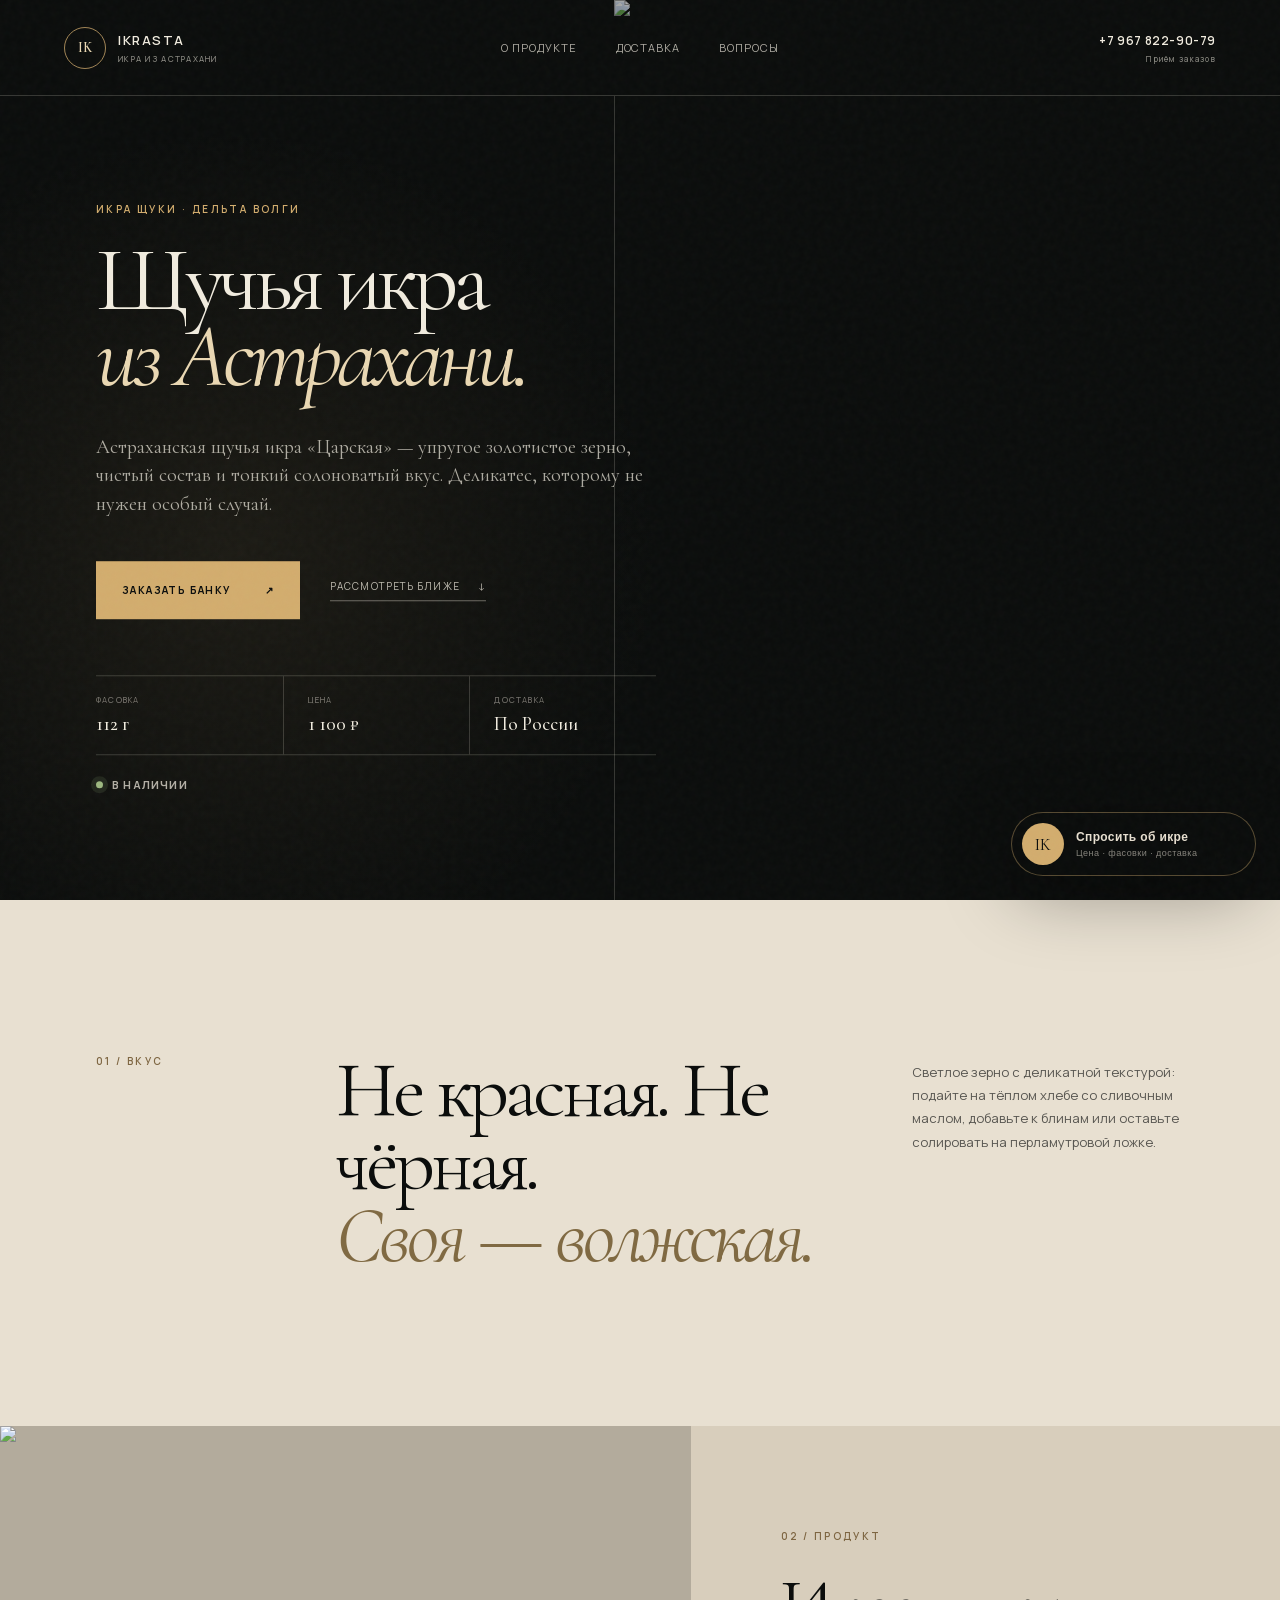
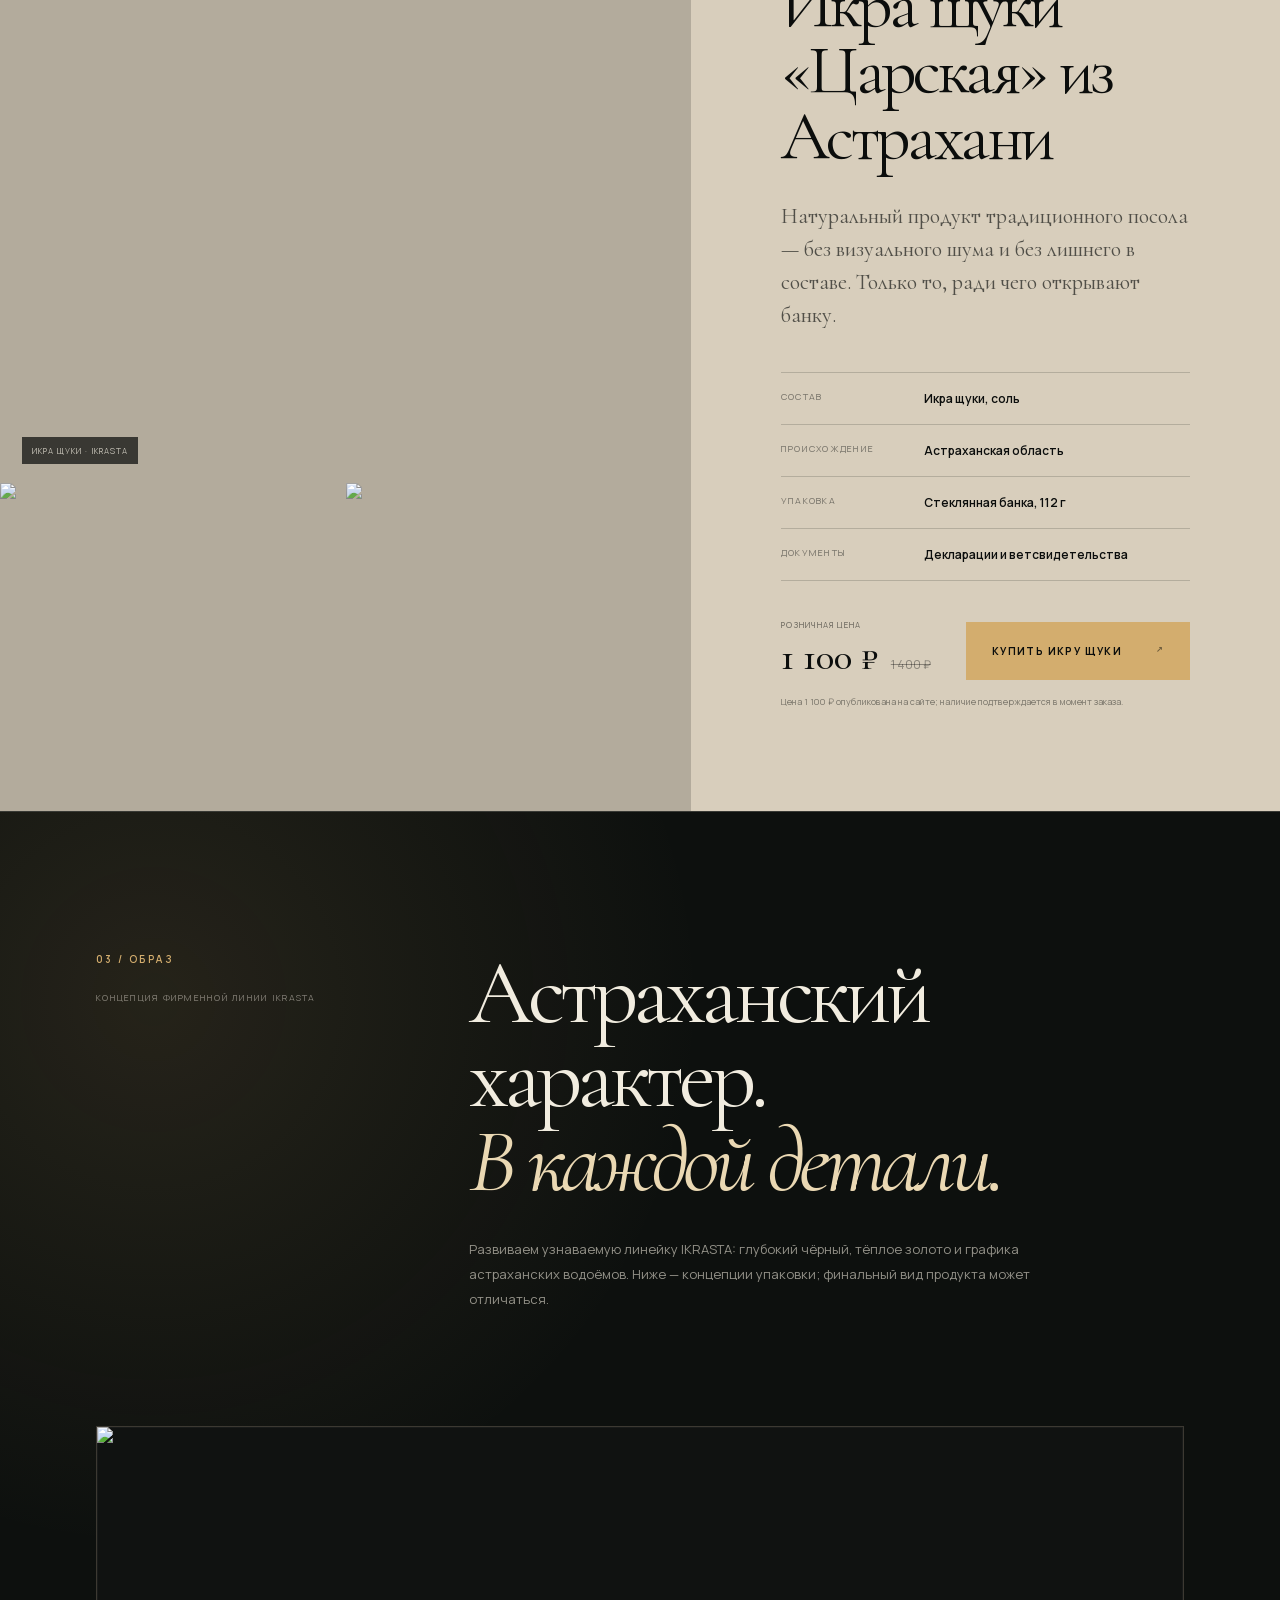
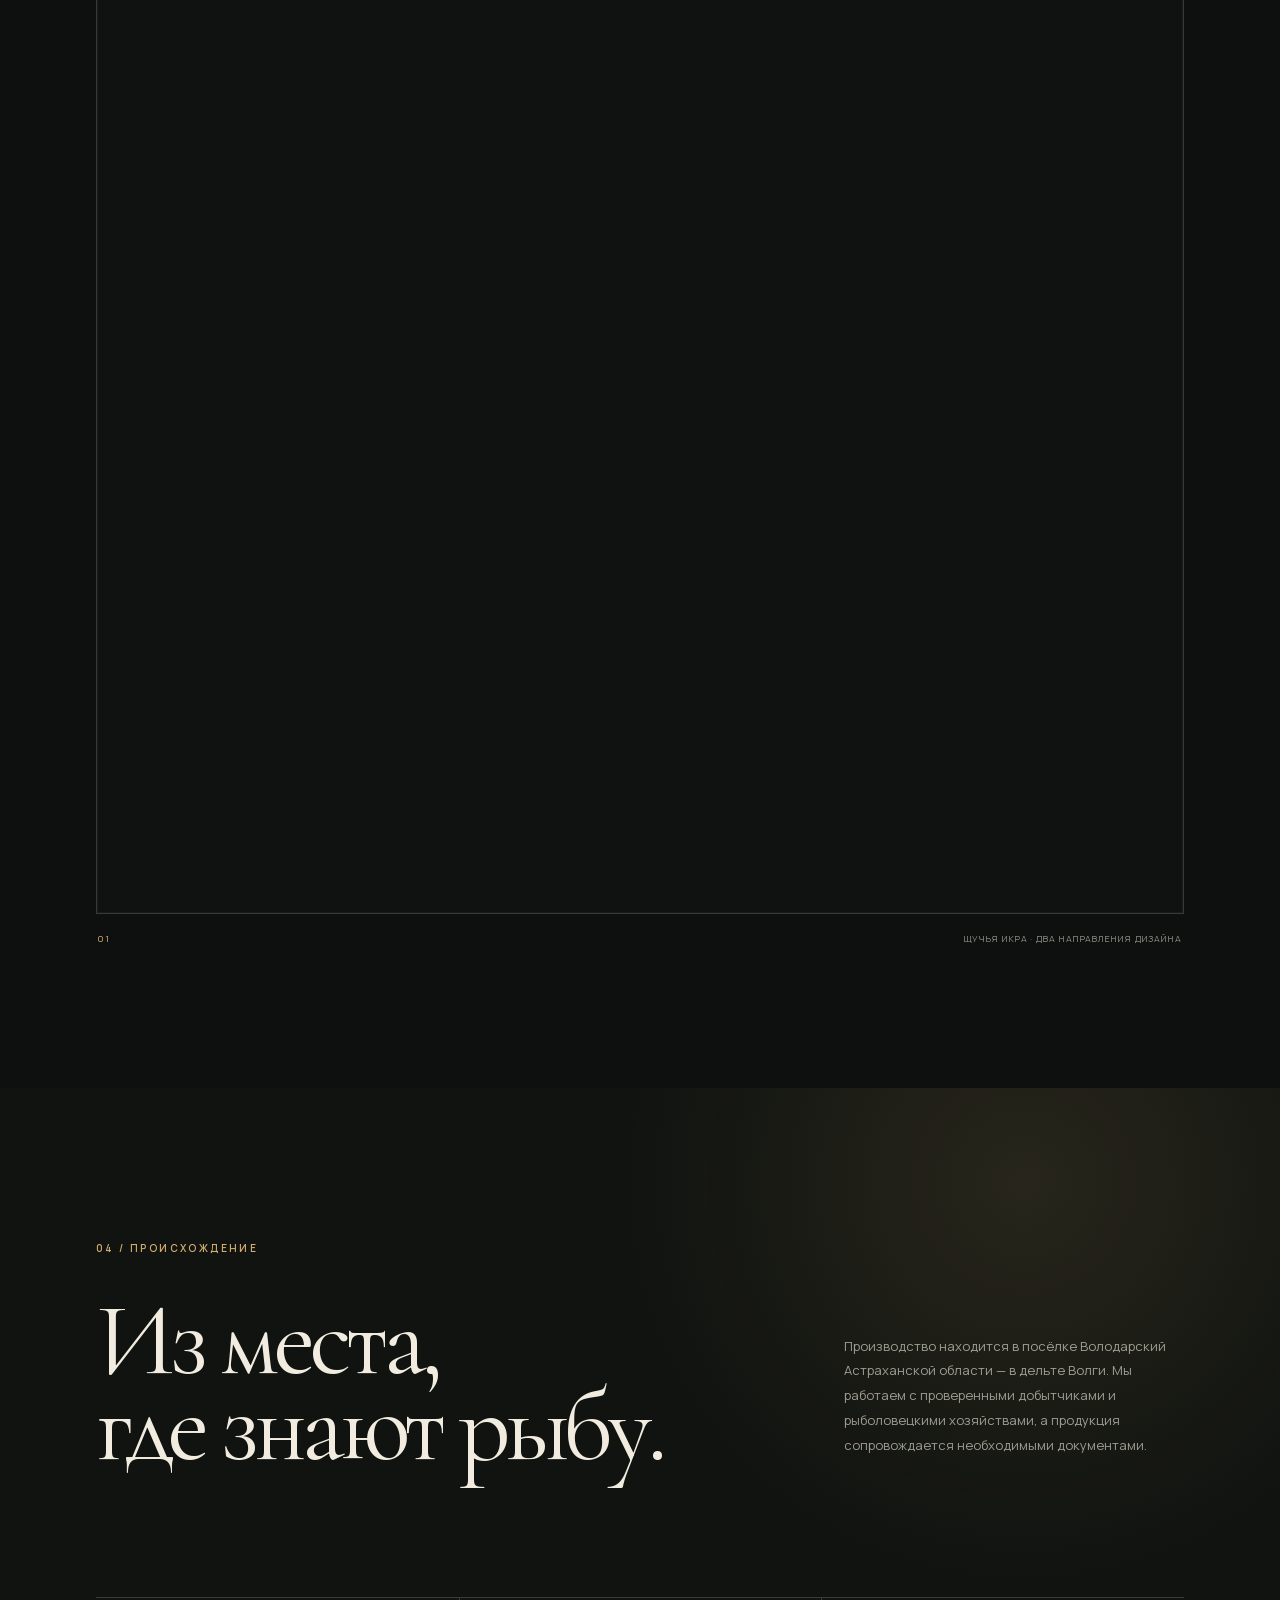
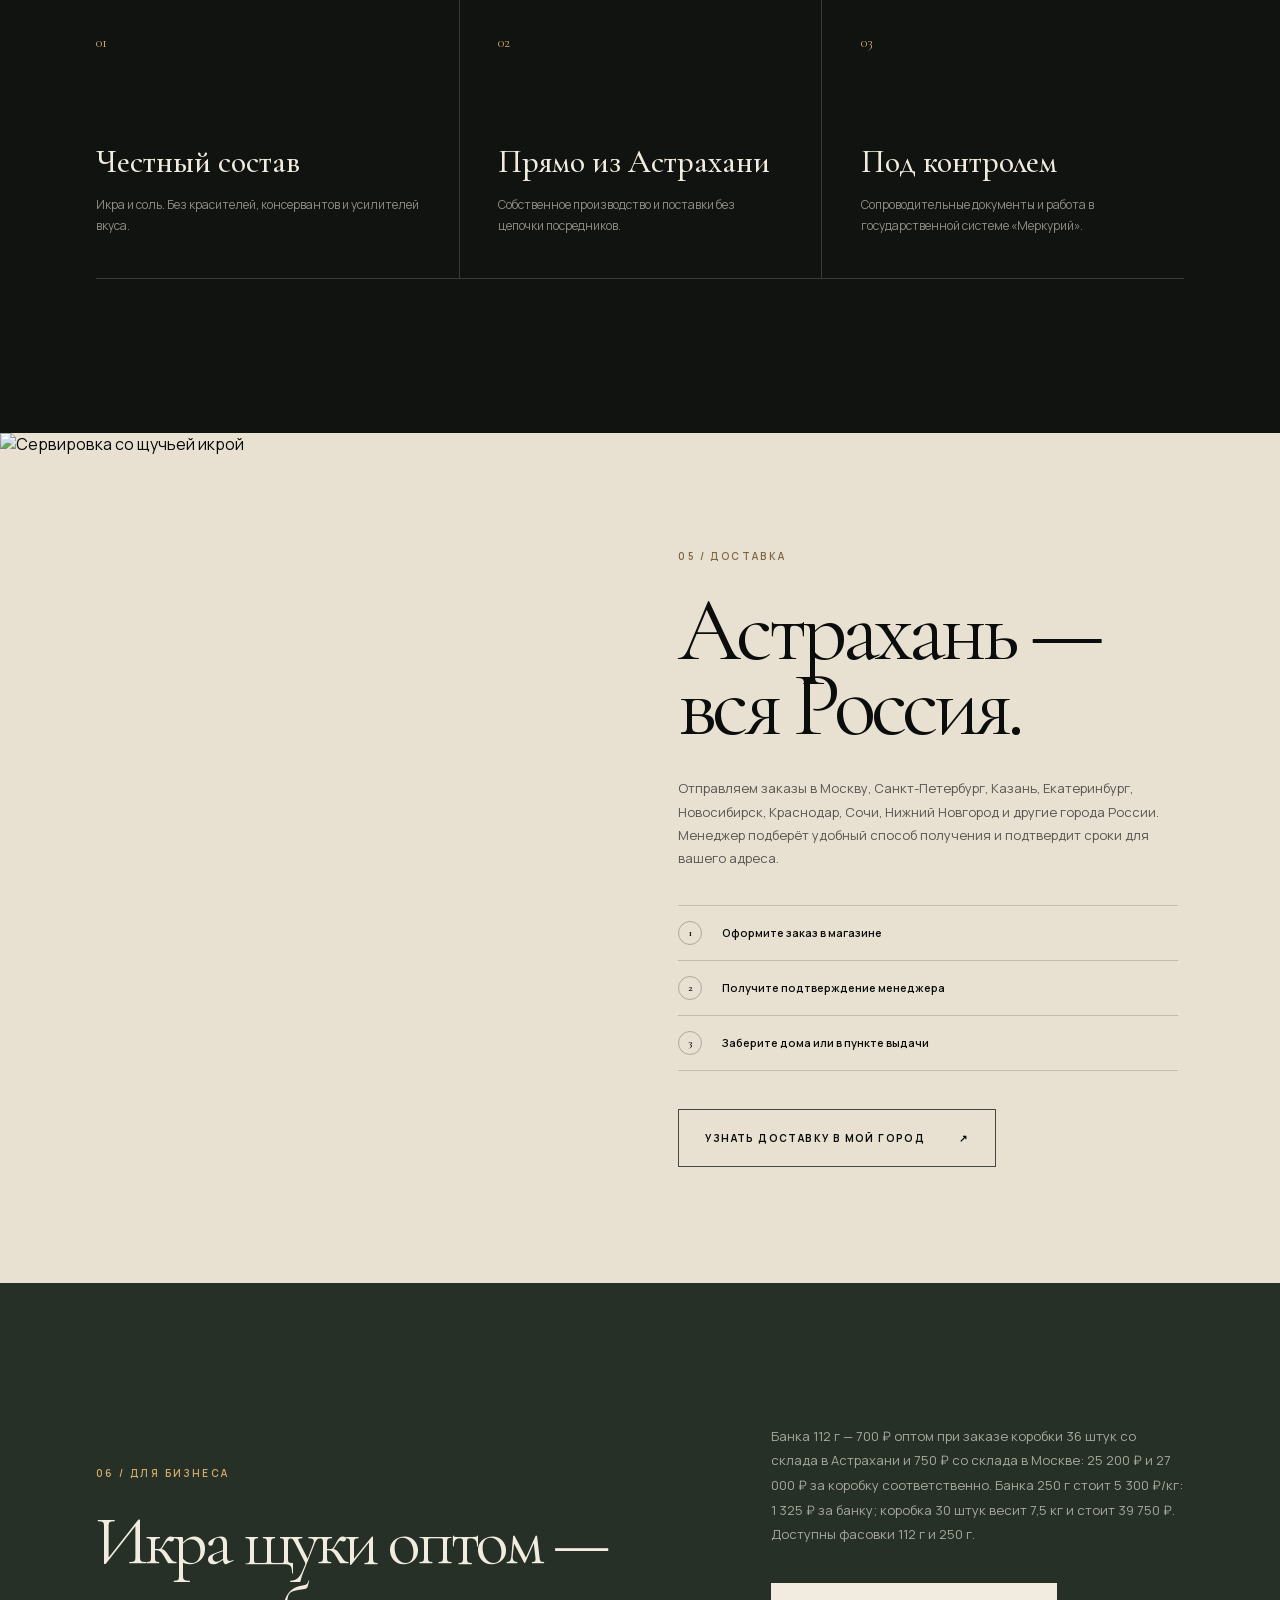
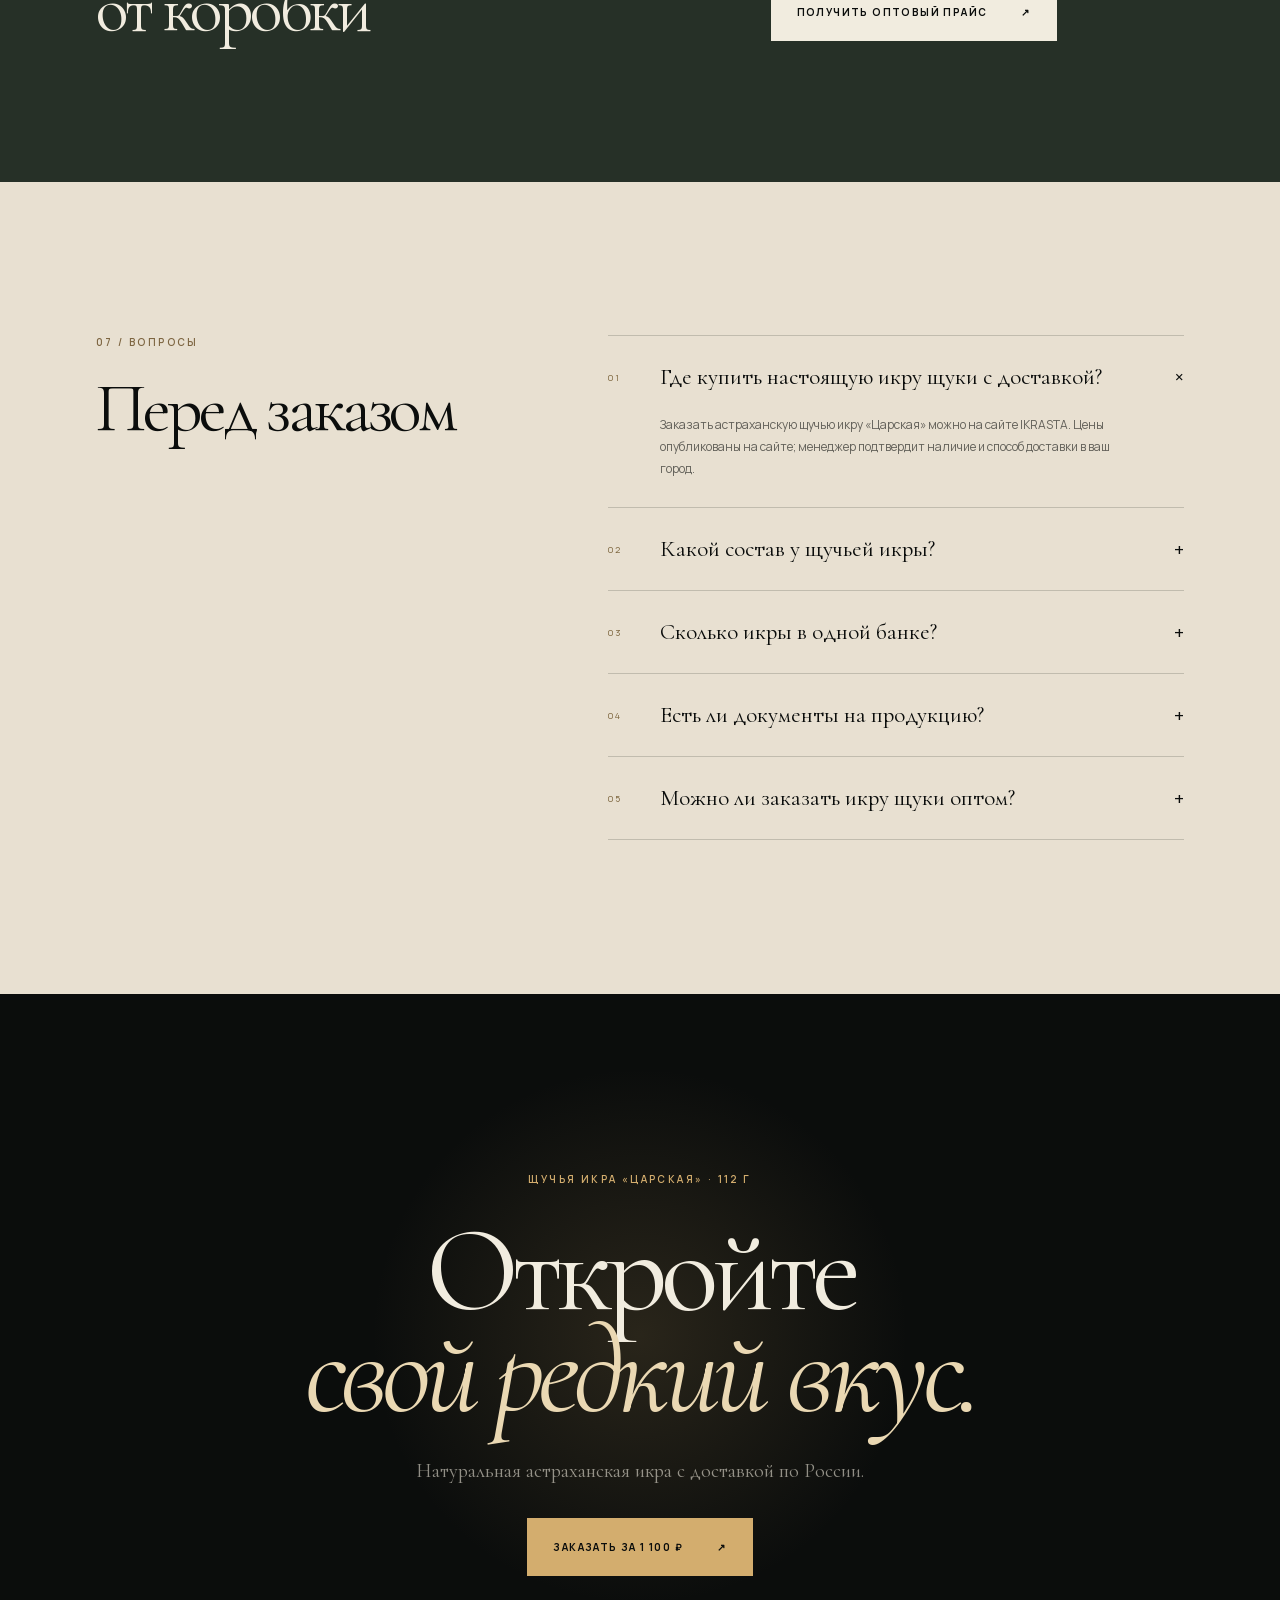
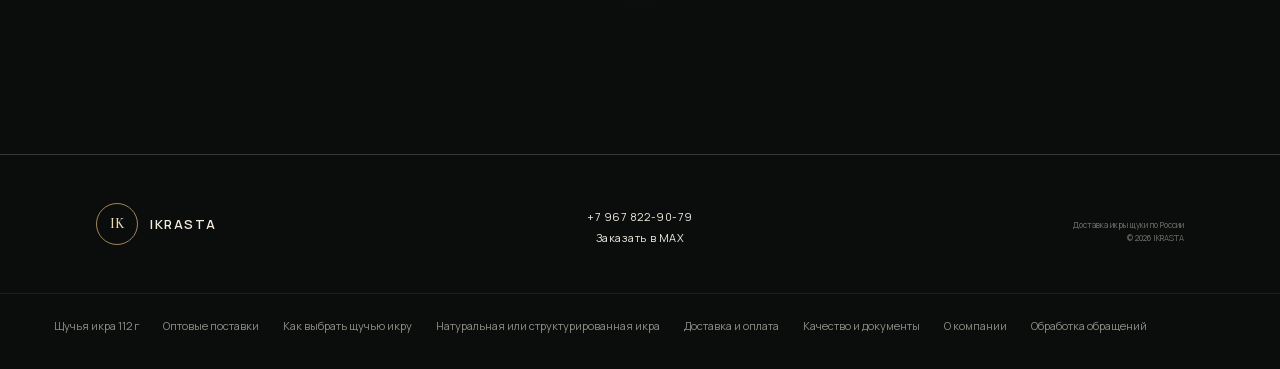
==== commit 80f7ca3a: "Include Next.js assets for static hosting" ====
--- a/index.html
+++ b/index.html
@@ -1 +1 @@
-<!DOCTYPE html><html lang="ru" class="cormorant_garamond_7facc028-module__SxFJga__variable manrope_96dea080-module__o6hsOa__variable"><head><meta charSet="utf-8"/><meta name="viewport" content="width=device-width, initial-scale=1"/><link rel="preload" href="/_next/static/media/01e4147cff8141ee-s.p.3huc2loe0ie8a.woff2" as="font" crossorigin="" type="font/woff2"/><link rel="preload" href="/_next/static/media/591574edbe85c69b-s.p.2cu8l7zf4s4ec.woff2" as="font" crossorigin="" type="font/woff2"/><link rel="preload" href="/_next/static/media/8bd76523131fa0fc-s.p.1pvupmngxrt5z.woff2" as="font" crossorigin="" type="font/woff2"/><link rel="preload" href="/_next/static/media/a343f882a40d2cc9-s.p.1sj6eobyi31rd.woff2" as="font" crossorigin="" type="font/woff2"/><link rel="preload" href="/_next/static/media/b0947914c9718a1e-s.p.1xjn85gt7t6qs.woff2" as="font" crossorigin="" type="font/woff2"/><link rel="preload" href="/_next/static/media/d3fe2f289711ac3f-s.p.1l2zhvq5eocqf.woff2" as="font" crossorigin="" type="font/woff2"/><link rel="preload" as="image" imageSrcSet="/_next/image?url=%2Fikrasta-hero.png&amp;w=384&amp;q=75 384w, /_next/image?url=%2Fikrasta-hero.png&amp;w=640&amp;q=75 640w, /_next/image?url=%2Fikrasta-hero.png&amp;w=750&amp;q=75 750w, /_next/image?url=%2Fikrasta-hero.png&amp;w=828&amp;q=75 828w, /_next/image?url=%2Fikrasta-hero.png&amp;w=1080&amp;q=75 1080w, /_next/image?url=%2Fikrasta-hero.png&amp;w=1200&amp;q=75 1200w, /_next/image?url=%2Fikrasta-hero.png&amp;w=1920&amp;q=75 1920w, /_next/image?url=%2Fikrasta-hero.png&amp;w=2048&amp;q=75 2048w, /_next/image?url=%2Fikrasta-hero.png&amp;w=3840&amp;q=75 3840w" imageSizes="(max-width: 760px) 100vw, 52vw"/><link rel="stylesheet" href="/_next/static/chunks/2jskf6r6owsu1.css" data-precedence="next"/><link rel="preload" as="script" fetchPriority="low" href="/_next/static/chunks/3qtlyzor5gjmq.js"/><script src="/_next/static/chunks/15orcrkp-_9ct.js" async=""></script><script src="/_next/static/chunks/2w88co7-z7tp-.js" async=""></script><script src="/_next/static/chunks/14podnilsu8gn.js" async=""></script><script src="/_next/static/chunks/turbopack-1wq0efr5cpom5.js" async=""></script><script src="/_next/static/chunks/1slqz06encsf8.js" async=""></script><script src="/_next/static/chunks/14mrh2-p_w84d.js" async=""></script><script src="/_next/static/chunks/2ny7k3nvt5jyt.js" async=""></script><meta name="next-size-adjust" content=""/><meta name="theme-color" content="#0b0d0c"/><title>Щучья икра из Астрахани — купить с доставкой по России</title><meta name="description" content="Купить натуральную щучью икру из Астрахани: банка 112 г за 1 100 ₽, чистый состав, доставка по России. Розница и опт."/><meta name="keywords" content="щучья икра астрахань,икра щуки астраханская,купить щучью икру,икра щуки с доставкой,щучья икра оптом"/><meta name="robots" content="index, follow"/><meta name="googlebot" content="index, follow, max-video-preview:-1, max-image-preview:large, max-snippet:-1"/><link rel="canonical" href="https://ikrasta.ru"/><meta property="og:title" content="Щучья икра из Астрахани — IKRASTA"/><meta property="og:description" content="Натуральная астраханская икра щуки. Банка 112 г — 1 100 ₽. Доставка по России."/><meta property="og:url" content="https://ikrasta.ru"/><meta name="twitter:card" content="summary_large_image"/><meta name="twitter:title" content="Щучья икра из Астрахани — IKRASTA"/><meta name="twitter:description" content="Астраханский деликатес с доставкой по России."/><meta name="twitter:image" content="https://ikrasta.ru/og.png"/><link rel="icon" href="/favicon-ikrasta.png"/><link rel="apple-touch-icon" href="/favicon-ikrasta.png"/><script src="/_next/static/chunks/0cz1d0mv5g_q7.js" noModule=""></script></head><body><div hidden=""><!--$--><!--/$--></div><script type="application/ld+json">{"@context":"https://schema.org","@type":"Product","name":"Икра щуки «Царская»","url":"https://ikrasta.ru/","image":["https://ikrasta.ru/ikrasta-hero.png","https://ikrasta.ru/ikrasta-serving.png"],"description":"Натуральная астраханская икра щуки в стеклянной банке 112 г с доставкой по России.","sku":"V00029","brand":{"@type":"Brand","name":"IKRASTA"},"offers":{"@type":"Offer","url":"https://ikrasta.ru/","priceCurrency":"RUB","price":"1100","availability":"https://schema.org/InStock","itemCondition":"https://schema.org/NewCondition","seller":{"@type":"Organization","name":"IKRASTA","telephone":"+7 967 822-90-79"}}}</script><script type="application/ld+json">{"@context":"https://schema.org","@type":"FAQPage","mainEntity":[{"@type":"Question","name":"Где купить настоящую икру щуки с доставкой?","acceptedAnswer":{"@type":"Answer","text":"Заказать астраханскую щучью икру «Царская» можно на сайте IKRASTA. Цены опубликованы на сайте; менеджер подтвердит наличие и способ доставки в ваш город."}},{"@type":"Question","name":"Какой состав у щучьей икры?","acceptedAnswer":{"@type":"Answer","text":"В составе — икра щуки и соль. Без красителей, усилителей вкуса и лишних добавок."}},{"@type":"Question","name":"Сколько икры в одной банке?","acceptedAnswer":{"@type":"Answer","text":"Доступны две фасовки: стеклянная банка 112 г для розницы и банка 250 г для оптовых покупателей."}},{"@type":"Question","name":"Есть ли документы на продукцию?","acceptedAnswer":{"@type":"Answer","text":"Партия сопровождается необходимыми документами. Перед заказом менеджер уточнит доступный комплект документов для выбранной фасовки и партии."}},{"@type":"Question","name":"Можно ли заказать икру щуки оптом?","acceptedAnswer":{"@type":"Answer","text":"Да. Банка 112 г при заказе коробки 36 штук стоит 700 ₽ со склада в Астрахани и 750 ₽ со склада в Москве: 25 200 ₽ и 27 000 ₽ за коробку соответственно. Банка 250 г стоит 5 300 ₽/кг: 1 325 ₽ за банку, четыре банки составляют 1 кг; в коробке 30 банок, или 7,5 кг, на сумму 39 750 ₽. Наличие подтверждает менеджер."}}]}</script><script type="application/ld+json">{"@context":"https://schema.org","@graph":[{"@type":"Organization","@id":"https://ikrasta.ru/#organization","name":"IKRASTA","url":"https://ikrasta.ru/","logo":"https://ikrasta.ru/og.png","telephone":"+7 967 822-90-79","sameAs":["https://max.ru/se13854268_bot"],"areaServed":{"@type":"Country","name":"Россия"},"contactPoint":[{"@type":"ContactPoint","telephone":"+7 967 822-90-79","contactType":"sales","availableLanguage":"Russian","areaServed":"RU"},{"@type":"ContactPoint","telephone":"+7 989 680-44-24","url":"https://max.ru/se13854268_bot?start=site_order","contactType":"customer service","availableLanguage":"Russian","areaServed":"RU"}]},{"@type":"WebSite","@id":"https://ikrasta.ru/#website","url":"https://ikrasta.ru/","name":"IKRASTA","alternateName":"Икра щуки из Астрахани","inLanguage":"ru-RU","publisher":{"@id":"https://ikrasta.ru/#organization"}}]}</script><header class="site-header"><a class="wordmark" href="#top" aria-label="IKRASTA — наверх"><span class="wordmark-mark">IK</span><span>IKRASTA<small>Икра из Астрахани</small></span></a><nav aria-label="Основная навигация"><a href="#product">О продукте</a><a href="#delivery">Доставка</a><a href="#faq">Вопросы</a></nav><a class="header-phone" href="tel:+79678229079">+7 967 822-90-79<small>Приём заказов</small></a></header><main id="top"><section class="hero" aria-labelledby="hero-title"><div class="hero-image"><img alt="Натуральная щучья икра из Астрахани крупным планом" decoding="async" data-nimg="fill" style="position:absolute;height:100%;width:100%;left:0;top:0;right:0;bottom:0;color:transparent" sizes="(max-width: 760px) 100vw, 52vw" srcSet="/_next/image?url=%2Fikrasta-hero.png&amp;w=384&amp;q=75 384w, /_next/image?url=%2Fikrasta-hero.png&amp;w=640&amp;q=75 640w, /_next/image?url=%2Fikrasta-hero.png&amp;w=750&amp;q=75 750w, /_next/image?url=%2Fikrasta-hero.png&amp;w=828&amp;q=75 828w, /_next/image?url=%2Fikrasta-hero.png&amp;w=1080&amp;q=75 1080w, /_next/image?url=%2Fikrasta-hero.png&amp;w=1200&amp;q=75 1200w, /_next/image?url=%2Fikrasta-hero.png&amp;w=1920&amp;q=75 1920w, /_next/image?url=%2Fikrasta-hero.png&amp;w=2048&amp;q=75 2048w, /_next/image?url=%2Fikrasta-hero.png&amp;w=3840&amp;q=75 3840w" src="/_next/image?url=%2Fikrasta-hero.png&amp;w=3840&amp;q=75"/><div class="hero-image-shade"></div></div><div class="hero-copy"><p class="eyebrow">Икра щуки · Дельта Волги</p><h1 id="hero-title">Щучья икра<br/><em>из Астрахани.</em></h1><p class="hero-lead">Астраханская щучья икра «Царская» — упругое золотистое зерно, чистый состав и тонкий солоноватый вкус. Деликатес, которому не нужен особый случай.</p><div class="hero-actions"><a class="button button-primary" href="https://max.ru/se13854268_bot?start=site_order">Заказать банку<span aria-hidden="true">↗</span></a><a class="text-link" href="#product">Рассмотреть ближе<span aria-hidden="true">↓</span></a></div><div class="hero-meta" aria-label="Основные характеристики"><div><span>Фасовка</span><strong>112 г</strong></div><div><span>Цена</span><strong>1 100 ₽</strong></div><div><span>Доставка</span><strong>По России</strong></div></div><p class="stock-status"><span aria-hidden="true"></span>В наличии</p></div><p class="hero-index" aria-hidden="true">№ 112</p></section><section class="manifesto" aria-label="Ключевая идея"><p class="section-number">01 / Вкус</p><p class="manifesto-copy">Не красная. Не чёрная.<br/><span>Своя — волжская.</span></p><p class="manifesto-note">Светлое зерно с деликатной текстурой: подайте на тёплом хлебе со сливочным маслом, добавьте к блинам или оставьте солировать на перламутровой ложке.</p></section><section class="product-section" id="product"><div class="product-gallery"><figure class="gallery-main"><img alt="Астраханская икра щуки на тёмном хлебе" loading="lazy" decoding="async" data-nimg="fill" style="position:absolute;height:100%;width:100%;left:0;top:0;right:0;bottom:0;color:transparent" sizes="(max-width: 800px) 100vw, 50vw" srcSet="/_next/image?url=%2Fikrasta-serving.png&amp;w=384&amp;q=75 384w, /_next/image?url=%2Fikrasta-serving.png&amp;w=640&amp;q=75 640w, /_next/image?url=%2Fikrasta-serving.png&amp;w=750&amp;q=75 750w, /_next/image?url=%2Fikrasta-serving.png&amp;w=828&amp;q=75 828w, /_next/image?url=%2Fikrasta-serving.png&amp;w=1080&amp;q=75 1080w, /_next/image?url=%2Fikrasta-serving.png&amp;w=1200&amp;q=75 1200w, /_next/image?url=%2Fikrasta-serving.png&amp;w=1920&amp;q=75 1920w, /_next/image?url=%2Fikrasta-serving.png&amp;w=2048&amp;q=75 2048w, /_next/image?url=%2Fikrasta-serving.png&amp;w=3840&amp;q=75 3840w" src="/_next/image?url=%2Fikrasta-serving.png&amp;w=3840&amp;q=75"/><figcaption>Икра щуки · IKRASTA</figcaption></figure><figure class="gallery-small"><img alt="Крупный план золотистой щучьей икры" loading="lazy" decoding="async" data-nimg="fill" style="position:absolute;height:100%;width:100%;left:0;top:0;right:0;bottom:0;color:transparent" sizes="(max-width: 800px) 50vw, 24vw" srcSet="/_next/image?url=%2Fikrasta-hero.png&amp;w=256&amp;q=75 256w, /_next/image?url=%2Fikrasta-hero.png&amp;w=384&amp;q=75 384w, /_next/image?url=%2Fikrasta-hero.png&amp;w=640&amp;q=75 640w, /_next/image?url=%2Fikrasta-hero.png&amp;w=750&amp;q=75 750w, /_next/image?url=%2Fikrasta-hero.png&amp;w=828&amp;q=75 828w, /_next/image?url=%2Fikrasta-hero.png&amp;w=1080&amp;q=75 1080w, /_next/image?url=%2Fikrasta-hero.png&amp;w=1200&amp;q=75 1200w, /_next/image?url=%2Fikrasta-hero.png&amp;w=1920&amp;q=75 1920w, /_next/image?url=%2Fikrasta-hero.png&amp;w=2048&amp;q=75 2048w, /_next/image?url=%2Fikrasta-hero.png&amp;w=3840&amp;q=75 3840w" src="/_next/image?url=%2Fikrasta-hero.png&amp;w=3840&amp;q=75"/></figure><figure class="gallery-small gallery-small-offset"><img alt="Подача икры щуки к столу" loading="lazy" decoding="async" data-nimg="fill" style="position:absolute;height:100%;width:100%;left:0;top:0;right:0;bottom:0;color:transparent" sizes="(max-width: 800px) 50vw, 24vw" srcSet="/_next/image?url=%2Fikrasta-caviar-bowl.png&amp;w=256&amp;q=75 256w, /_next/image?url=%2Fikrasta-caviar-bowl.png&amp;w=384&amp;q=75 384w, /_next/image?url=%2Fikrasta-caviar-bowl.png&amp;w=640&amp;q=75 640w, /_next/image?url=%2Fikrasta-caviar-bowl.png&amp;w=750&amp;q=75 750w, /_next/image?url=%2Fikrasta-caviar-bowl.png&amp;w=828&amp;q=75 828w, /_next/image?url=%2Fikrasta-caviar-bowl.png&amp;w=1080&amp;q=75 1080w, /_next/image?url=%2Fikrasta-caviar-bowl.png&amp;w=1200&amp;q=75 1200w, /_next/image?url=%2Fikrasta-caviar-bowl.png&amp;w=1920&amp;q=75 1920w, /_next/image?url=%2Fikrasta-caviar-bowl.png&amp;w=2048&amp;q=75 2048w, /_next/image?url=%2Fikrasta-caviar-bowl.png&amp;w=3840&amp;q=75 3840w" src="/_next/image?url=%2Fikrasta-caviar-bowl.png&amp;w=3840&amp;q=75"/></figure></div><div class="product-copy"><p class="section-number">02 / Продукт</p><h2>Икра щуки «Царская» из Астрахани</h2><p class="product-intro">Натуральный продукт традиционного посола — без визуального шума и без лишнего в составе. Только то, ради чего открывают банку.</p><dl class="facts"><div><dt>Состав</dt><dd>Икра щуки, соль</dd></div><div><dt>Происхождение</dt><dd>Астраханская область</dd></div><div><dt>Упаковка</dt><dd>Стеклянная банка, 112 г</dd></div><div><dt>Документы</dt><dd>Декларации и ветсвидетельства</dd></div></dl><div class="product-order"><div><span>Розничная цена</span><strong>1 100 ₽</strong><del>1 400 ₽</del></div><a class="button button-primary" href="https://max.ru/se13854268_bot?start=site_order">Купить икру щуки<span aria-hidden="true">↗</span></a></div><p class="price-note">Цена 1 100 ₽ опубликована на сайте; наличие подтверждается в момент заказа.</p></div></section><section class="packaging-section" aria-labelledby="packaging-title"><div class="packaging-heading"><div><p class="section-number">03 / Образ</p><p class="packaging-kicker">Концепция фирменной линии IKRASTA</p></div><div><h2 id="packaging-title">Астраханский характер.<br/><em>В каждой детали.</em></h2><p>Развиваем узнаваемую линейку IKRASTA: глубокий чёрный, тёплое золото и графика астраханских водоёмов. Ниже — концепции упаковки; финальный вид продукта может отличаться.</p></div></div><div class="packaging-gallery"><figure class="packaging-card packaging-card-primary"><div class="packaging-image"><img alt="Концепции чёрной и светлой упаковки IKRASTA для натуральной щучьей икры" loading="lazy" decoding="async" data-nimg="fill" style="position:absolute;height:100%;width:100%;left:0;top:0;right:0;bottom:0;color:transparent" sizes="(max-width: 760px) 100vw, 58vw" srcSet="/_next/image?url=%2Fikrasta-pike-packaging-concept.png&amp;w=384&amp;q=75 384w, /_next/image?url=%2Fikrasta-pike-packaging-concept.png&amp;w=640&amp;q=75 640w, /_next/image?url=%2Fikrasta-pike-packaging-concept.png&amp;w=750&amp;q=75 750w, /_next/image?url=%2Fikrasta-pike-packaging-concept.png&amp;w=828&amp;q=75 828w, /_next/image?url=%2Fikrasta-pike-packaging-concept.png&amp;w=1080&amp;q=75 1080w, /_next/image?url=%2Fikrasta-pike-packaging-concept.png&amp;w=1200&amp;q=75 1200w, /_next/image?url=%2Fikrasta-pike-packaging-concept.png&amp;w=1920&amp;q=75 1920w, /_next/image?url=%2Fikrasta-pike-packaging-concept.png&amp;w=2048&amp;q=75 2048w, /_next/image?url=%2Fikrasta-pike-packaging-concept.png&amp;w=3840&amp;q=75 3840w" src="/_next/image?url=%2Fikrasta-pike-packaging-concept.png&amp;w=3840&amp;q=75"/></div><figcaption><span>01</span>Щучья икра · два направления дизайна</figcaption></figure></div></section><section class="quality-section"><p class="section-number">04 / Происхождение</p><div class="quality-heading"><h2>Из места,<br/>где знают рыбу.</h2><p>Производство находится в посёлке Володарский Астраханской области — в дельте Волги. Мы работаем с проверенными добытчиками и рыболовецкими хозяйствами, а продукция сопровождается необходимыми документами.</p></div><div class="quality-grid"><article><span>01</span><h3>Честный состав</h3><p>Икра и соль. Без красителей, консервантов и усилителей вкуса.</p></article><article><span>02</span><h3>Прямо из Астрахани</h3><p>Собственное производство и поставки без цепочки посредников.</p></article><article><span>03</span><h3>Под контролем</h3><p>Сопроводительные документы и работа в государственной системе «Меркурий».</p></article></div></section><section class="delivery-section" id="delivery"><div class="delivery-image"><img alt="Сервировка со щучьей икрой" loading="lazy" decoding="async" data-nimg="fill" style="position:absolute;height:100%;width:100%;left:0;top:0;right:0;bottom:0;color:transparent" sizes="(max-width: 800px) 100vw, 45vw" srcSet="/_next/image?url=%2Fikrasta-hero.png&amp;w=384&amp;q=75 384w, /_next/image?url=%2Fikrasta-hero.png&amp;w=640&amp;q=75 640w, /_next/image?url=%2Fikrasta-hero.png&amp;w=750&amp;q=75 750w, /_next/image?url=%2Fikrasta-hero.png&amp;w=828&amp;q=75 828w, /_next/image?url=%2Fikrasta-hero.png&amp;w=1080&amp;q=75 1080w, /_next/image?url=%2Fikrasta-hero.png&amp;w=1200&amp;q=75 1200w, /_next/image?url=%2Fikrasta-hero.png&amp;w=1920&amp;q=75 1920w, /_next/image?url=%2Fikrasta-hero.png&amp;w=2048&amp;q=75 2048w, /_next/image?url=%2Fikrasta-hero.png&amp;w=3840&amp;q=75 3840w" src="/_next/image?url=%2Fikrasta-hero.png&amp;w=3840&amp;q=75"/></div><div class="delivery-copy"><p class="section-number">05 / Доставка</p><h2>Астрахань —<br/>вся Россия.</h2><p>Отправляем заказы в Москву, Санкт-Петербург, Казань, Екатеринбург, Новосибирск, Краснодар, Сочи, Нижний Новгород и другие города России. Менеджер подберёт удобный способ получения и подтвердит сроки для вашего адреса.</p><ol class="delivery-steps"><li><span>1</span>Оформите заказ в магазине</li><li><span>2</span>Получите подтверждение менеджера</li><li><span>3</span>Заберите дома или в пункте выдачи</li></ol><a class="button button-outline" href="https://max.ru/se13854268_bot?start=site_order">Узнать доставку в мой город<span aria-hidden="true">↗</span></a></div></section><section class="wholesale-section"><div><p class="section-number">06 / Для бизнеса</p><h2>Икра щуки оптом — от коробки</h2></div><div class="wholesale-copy"><p>Банка 112 г — 700 ₽ оптом при заказе коробки 36 штук со склада в Астрахани и 750 ₽ со склада в Москве: 25 200 ₽ и 27 000 ₽ за коробку соответственно. Банка 250 г стоит 5 300 ₽/кг: 1 325 ₽ за банку; коробка 30 штук весит 7,5 кг и стоит 39 750 ₽. Доступны фасовки 112 г и 250 г.</p><a class="button button-light" href="/ikra-shchuki-optom">Получить оптовый прайс<span aria-hidden="true">↗</span></a></div></section><section class="faq-section" id="faq"><div class="faq-heading"><p class="section-number">07 / Вопросы</p><h2>Перед заказом</h2></div><div class="faq-list"><details open=""><summary><span>01</span>Где купить настоящую икру щуки с доставкой?<i aria-hidden="true">+</i></summary><p>Заказать астраханскую щучью икру «Царская» можно на сайте IKRASTA. Цены опубликованы на сайте; менеджер подтвердит наличие и способ доставки в ваш город.</p></details><details><summary><span>02</span>Какой состав у щучьей икры?<i aria-hidden="true">+</i></summary><p>В составе — икра щуки и соль. Без красителей, усилителей вкуса и лишних добавок.</p></details><details><summary><span>03</span>Сколько икры в одной банке?<i aria-hidden="true">+</i></summary><p>Доступны две фасовки: стеклянная банка 112 г для розницы и банка 250 г для оптовых покупателей.</p></details><details><summary><span>04</span>Есть ли документы на продукцию?<i aria-hidden="true">+</i></summary><p>Партия сопровождается необходимыми документами. Перед заказом менеджер уточнит доступный комплект документов для выбранной фасовки и партии.</p></details><details><summary><span>05</span>Можно ли заказать икру щуки оптом?<i aria-hidden="true">+</i></summary><p>Да. Банка 112 г при заказе коробки 36 штук стоит 700 ₽ со склада в Астрахани и 750 ₽ со склада в Москве: 25 200 ₽ и 27 000 ₽ за коробку соответственно. Банка 250 г стоит 5 300 ₽/кг: 1 325 ₽ за банку, четыре банки составляют 1 кг; в коробке 30 банок, или 7,5 кг, на сумму 39 750 ₽. Наличие подтверждает менеджер.</p></details></div></section><section class="closing-section"><p class="eyebrow">Щучья икра «Царская» · 112 г</p><h2>Откройте<br/><em>свой редкий вкус.</em></h2><p>Натуральная астраханская икра с доставкой по России.</p><a class="button button-primary" href="https://max.ru/se13854268_bot?start=site_order">Заказать за 1 100 ₽<span aria-hidden="true">↗</span></a></section></main><footer><a class="wordmark footer-wordmark" href="#top"><span class="wordmark-mark">IK</span><span>IKRASTA</span></a><div><a href="tel:+79678229079">+7 967 822-90-79</a><a href="https://max.ru/se13854268_bot?start=site_order">Заказать в MAX</a></div><p>Доставка икры щуки по России<br/>© 2026 IKRASTA</p></footer><nav class="seo-links" aria-label="Полезная информация"><a href="/ikra-shchuki-astrakhanskaya-112-g">Щучья икра 112 г</a><a href="/ikra-shchuki-optom">Оптовые поставки</a><a href="/kak-vybrat-shchuchyu-ikru">Как выбрать щучью икру</a><a href="/naturalnaya-ikra-shchuki">Натуральная или структурированная икра</a><a href="/dostavka-i-oplata">Доставка и оплата</a><a href="/kachestvo-i-dokumenty">Качество и документы</a><a href="/o-kompanii">О компании</a><a href="/privacy">Обработка обращений</a></nav><div class="consultant "><button class="consultant-launcher" type="button" aria-expanded="false" aria-label="Спросить консультанта"><span class="consultant-launcher-mark">IK</span><span><strong>Спросить об икре</strong><small>Цена · фасовки · доставка</small></span></button></div><div class="mobile-order"><div><small>Икра щуки · 112 г</small><strong>1 100 ₽</strong></div><a href="https://max.ru/se13854268_bot?start=site_order">Заказать ↗</a></div><!--$--><!--/$--><noscript><img src="https://mc.yandex.ru/watch/111317093" style="position:absolute;left:-9999px" alt=""/></noscript><script src="/_next/static/chunks/3qtlyzor5gjmq.js" id="_R_" async=""></script><script>(self.__next_f=self.__next_f||[]).push([0])</script><script>self.__next_f.push([1,"1:\"$Sreact.fragment\"\n2:I[39756,[\"/_next/static/chunks/1slqz06encsf8.js\",\"/_next/static/chunks/14mrh2-p_w84d.js\"],\"default\"]\n3:I[37457,[\"/_next/static/chunks/1slqz06encsf8.js\",\"/_next/static/chunks/14mrh2-p_w84d.js\"],\"default\"]\n4:I[80751,[\"/_next/static/chunks/1slqz06encsf8.js\",\"/_next/static/chunks/14mrh2-p_w84d.js\"],\"default\"]\n10:I[68027,[\"/_next/static/chunks/1slqz06encsf8.js\",\"/_next/static/chunks/14mrh2-p_w84d.js\"],\"default\",1]\n:HL[\"/_next/static/chunks/2jskf6r6owsu1.css\",\"style\"]\n:HL[\"/_next/static/media/01e4147cff8141ee-s.p.3huc2loe0ie8a.woff2\",\"font\",{\"crossOrigin\":\"\",\"type\":\"font/woff2\"}]\n:HL[\"/_next/static/media/591574edbe85c69b-s.p.2cu8l7zf4s4ec.woff2\",\"font\",{\"crossOrigin\":\"\",\"type\":\"font/woff2\"}]\n:HL[\"/_next/static/media/8bd76523131fa0fc-s.p.1pvupmngxrt5z.woff2\",\"font\",{\"crossOrigin\":\"\",\"type\":\"font/woff2\"}]\n:HL[\"/_next/static/media/a343f882a40d2cc9-s.p.1sj6eobyi31rd.woff2\",\"font\",{\"crossOrigin\":\"\",\"type\":\"font/woff2\"}]\n:HL[\"/_next/static/media/b0947914c9718a1e-s.p.1xjn85gt7t6qs.woff2\",\"font\",{\"crossOrigin\":\"\",\"type\":\"font/woff2\"}]\n:HL[\"/_next/static/media/d3fe2f289711ac3f-s.p.1l2zhvq5eocqf.woff2\",\"font\",{\"crossOrigin\":\"\",\"type\":\"font/woff2\"}]\n5:T83c,"])</script><script>self.__next_f.push([1,"{\"@context\":\"https://schema.org\",\"@type\":\"FAQPage\",\"mainEntity\":[{\"@type\":\"Question\",\"name\":\"Где купить настоящую икру щуки с доставкой?\",\"acceptedAnswer\":{\"@type\":\"Answer\",\"text\":\"Заказать астраханскую щучью икру «Царская» можно на сайте IKRASTA. Цены опубликованы на сайте; менеджер подтвердит наличие и способ доставки в ваш город.\"}},{\"@type\":\"Question\",\"name\":\"Какой состав у щучьей икры?\",\"acceptedAnswer\":{\"@type\":\"Answer\",\"text\":\"В составе — икра щуки и соль. Без красителей, усилителей вкуса и лишних добавок.\"}},{\"@type\":\"Question\",\"name\":\"Сколько икры в одной банке?\",\"acceptedAnswer\":{\"@type\":\"Answer\",\"text\":\"Доступны две фасовки: стеклянная банка 112 г для розницы и банка 250 г для оптовых покупателей.\"}},{\"@type\":\"Question\",\"name\":\"Есть ли документы на продукцию?\",\"acceptedAnswer\":{\"@type\":\"Answer\",\"text\":\"Партия сопровождается необходимыми документами. Перед заказом менеджер уточнит доступный комплект документов для выбранной фасовки и партии.\"}},{\"@type\":\"Question\",\"name\":\"Можно ли заказать икру щуки оптом?\",\"acceptedAnswer\":{\"@type\":\"Answer\",\"text\":\"Да. Банка 112 г при заказе коробки 36 штук стоит 700 ₽ со склада в Астрахани и 750 ₽ со склада в Москве: 25 200 ₽ и 27 000 ₽ за коробку соответственно. Банка 250 г стоит 5 300 ₽/кг: 1 325 ₽ за банку, четыре банки составляют 1 кг; в коробке 30 банок, или 7,5 кг, на сумму 39 750 ₽. Наличие подтверждает менеджер.\"}}]}"])</script><script>self.__next_f.push([1,"0:{\"P\":null,\"c\":[\"\",\"\"],\"q\":\"\",\"i\":false,\"f\":[[[\"\",{\"children\":[\"__PAGE__\",{}]},\"$undefined\",\"$undefined\",16],[[\"$\",\"$1\",\"c\",{\"children\":[[[\"$\",\"link\",\"0\",{\"rel\":\"stylesheet\",\"href\":\"/_next/static/chunks/2jskf6r6owsu1.css\",\"precedence\":\"next\",\"crossOrigin\":\"$undefined\",\"nonce\":\"$undefined\"}],[\"$\",\"script\",\"script-0\",{\"src\":\"/_next/static/chunks/1slqz06encsf8.js\",\"async\":true,\"nonce\":\"$undefined\"}],[\"$\",\"script\",\"script-1\",{\"src\":\"/_next/static/chunks/14mrh2-p_w84d.js\",\"async\":true,\"nonce\":\"$undefined\"}]],[\"$\",\"html\",null,{\"lang\":\"ru\",\"className\":\"cormorant_garamond_7facc028-module__SxFJga__variable manrope_96dea080-module__o6hsOa__variable\",\"children\":[\"$\",\"body\",null,{\"children\":[[\"$\",\"$L2\",null,{\"parallelRouterKey\":\"children\",\"error\":\"$undefined\",\"errorStyles\":\"$undefined\",\"errorScripts\":\"$undefined\",\"template\":[\"$\",\"$L3\",null,{}],\"templateStyles\":\"$undefined\",\"templateScripts\":\"$undefined\",\"notFound\":[[[\"$\",\"title\",null,{\"children\":\"404: This page could not be found.\"}],[\"$\",\"div\",null,{\"style\":{\"fontFamily\":\"system-ui,\\\"Segoe UI\\\",Roboto,Helvetica,Arial,sans-serif,\\\"Apple Color Emoji\\\",\\\"Segoe UI Emoji\\\"\",\"height\":\"100vh\",\"textAlign\":\"center\",\"display\":\"flex\",\"flexDirection\":\"column\",\"alignItems\":\"center\",\"justifyContent\":\"center\"},\"children\":[\"$\",\"div\",null,{\"children\":[[\"$\",\"style\",null,{\"dangerouslySetInnerHTML\":{\"__html\":\"body{color:#000;background:#fff;margin:0}.next-error-h1{border-right:1px solid rgba(0,0,0,.3)}@media (prefers-color-scheme:dark){body{color:#fff;background:#000}.next-error-h1{border-right:1px solid rgba(255,255,255,.3)}}\"}}],[\"$\",\"h1\",null,{\"className\":\"next-error-h1\",\"style\":{\"display\":\"inline-block\",\"margin\":\"0 20px 0 0\",\"padding\":\"0 23px 0 0\",\"fontSize\":24,\"fontWeight\":500,\"verticalAlign\":\"top\",\"lineHeight\":\"49px\"},\"children\":404}],[\"$\",\"div\",null,{\"style\":{\"display\":\"inline-block\"},\"children\":[\"$\",\"h2\",null,{\"style\":{\"fontSize\":14,\"fontWeight\":400,\"lineHeight\":\"49px\",\"margin\":0},\"children\":\"This page could not be found.\"}]}]]}]}]],[]],\"forbidden\":\"$undefined\",\"unauthorized\":\"$undefined\"}],[\"$\",\"$L4\",null,{}]]}]}]]}],{\"children\":[[\"$\",\"$1\",\"c\",{\"children\":[[[\"$\",\"script\",null,{\"type\":\"application/ld+json\",\"dangerouslySetInnerHTML\":{\"__html\":\"{\\\"@context\\\":\\\"https://schema.org\\\",\\\"@type\\\":\\\"Product\\\",\\\"name\\\":\\\"Икра щуки «Царская»\\\",\\\"url\\\":\\\"https://ikrasta.ru/\\\",\\\"image\\\":[\\\"https://ikrasta.ru/ikrasta-hero.png\\\",\\\"https://ikrasta.ru/ikrasta-serving.png\\\"],\\\"description\\\":\\\"Натуральная астраханская икра щуки в стеклянной банке 112 г с доставкой по России.\\\",\\\"sku\\\":\\\"V00029\\\",\\\"brand\\\":{\\\"@type\\\":\\\"Brand\\\",\\\"name\\\":\\\"IKRASTA\\\"},\\\"offers\\\":{\\\"@type\\\":\\\"Offer\\\",\\\"url\\\":\\\"https://ikrasta.ru/\\\",\\\"priceCurrency\\\":\\\"RUB\\\",\\\"price\\\":\\\"1100\\\",\\\"availability\\\":\\\"https://schema.org/InStock\\\",\\\"itemCondition\\\":\\\"https://schema.org/NewCondition\\\",\\\"seller\\\":{\\\"@type\\\":\\\"Organization\\\",\\\"name\\\":\\\"IKRASTA\\\",\\\"telephone\\\":\\\"+7 967 822-90-79\\\"}}}\"}}],[\"$\",\"script\",null,{\"type\":\"application/ld+json\",\"dangerouslySetInnerHTML\":{\"__html\":\"$5\"}}],\"$L6\",\"$L7\",\"$L8\",\"$L9\",\"$La\",\"$Lb\",\"$Lc\"],[\"$Ld\"],\"$Le\"]}],{},null,false,null]},null,false,null],\"$Lf\",false]],\"m\":\"$undefined\",\"G\":[\"$10\",[\"$L11\"]],\"S\":true,\"h\":null,\"s\":\"$undefined\",\"l\":\"$undefined\",\"p\":\"$undefined\",\"d\":\"$undefined\",\"b\":\"GOj_1I6ggkzmk0cxb1iSW\"}\n"])</script><script>self.__next_f.push([1,"12:I[5500,[\"/_next/static/chunks/1slqz06encsf8.js\",\"/_next/static/chunks/14mrh2-p_w84d.js\",\"/_next/static/chunks/2ny7k3nvt5jyt.js\"],\"Image\"]\n19:I[22016,[\"/_next/static/chunks/1slqz06encsf8.js\",\"/_next/static/chunks/14mrh2-p_w84d.js\",\"/_next/static/chunks/2ny7k3nvt5jyt.js\"],\"\"]\n1a:I[39965,[\"/_next/static/chunks/1slqz06encsf8.js\",\"/_next/static/chunks/14mrh2-p_w84d.js\",\"/_next/static/chunks/2ny7k3nvt5jyt.js\"],\"default\"]\n1b:I[97367,[\"/_next/static/chunks/1slqz06encsf8.js\",\"/_next/static/chunks/14mrh2-p_w84d.js\"],\"OutletBoundary\"]\n1c:\"$Sreact.suspense\"\n1e:I[97367,[\"/_next/static/chunks/1slqz06encsf8.js\",\"/_next/static/chunks/14mrh2-p_w84d.js\"],\"ViewportBoundary\"]\n20:I[97367,[\"/_next/static/chunks/1slqz06encsf8.js\",\"/_next/static/chunks/14mrh2-p_w84d.js\"],\"MetadataBoundary\"]\n6:[\"$\",\"script\",null,{\"type\":\"application/ld+json\",\"dangerouslySetInnerHTML\":{\"__html\":\"{\\\"@context\\\":\\\"https://schema.org\\\",\\\"@graph\\\":[{\\\"@type\\\":\\\"Organization\\\",\\\"@id\\\":\\\"https://ikrasta.ru/#organization\\\",\\\"name\\\":\\\"IKRASTA\\\",\\\"url\\\":\\\"https://ikrasta.ru/\\\",\\\"logo\\\":\\\"https://ikrasta.ru/og.png\\\",\\\"telephone\\\":\\\"+7 967 822-90-79\\\",\\\"sameAs\\\":[\\\"https://max.ru/se13854268_bot\\\"],\\\"areaServed\\\":{\\\"@type\\\":\\\"Country\\\",\\\"name\\\":\\\"Россия\\\"},\\\"contactPoint\\\":[{\\\"@type\\\":\\\"ContactPoint\\\",\\\"telephone\\\":\\\"+7 967 822-90-79\\\",\\\"contactType\\\":\\\"sales\\\",\\\"availableLanguage\\\":\\\"Russian\\\",\\\"areaServed\\\":\\\"RU\\\"},{\\\"@type\\\":\\\"ContactPoint\\\",\\\"telephone\\\":\\\"+7 989 680-44-24\\\",\\\"url\\\":\\\"https://max.ru/se13854268_bot?start=site_order\\\",\\\"contactType\\\":\\\"customer service\\\",\\\"availableLanguage\\\":\\\"Russian\\\",\\\"areaServed\\\":\\\"RU\\\"}]},{\\\"@type\\\":\\\"WebSite\\\",\\\"@id\\\":\\\"https://ikrasta.ru/#website\\\",\\\"url\\\":\\\"https://ikrasta.ru/\\\",\\\"name\\\":\\\"IKRASTA\\\",\\\"alternateName\\\":\\\"Икра щуки из Астрахани\\\",\\\"inLanguage\\\":\\\"ru-RU\\\",\\\"publisher\\\":{\\\"@id\\\":\\\"https://ikrasta.ru/#organization\\\"}}]}\"}}]\n7:[\"$\",\"header\",null,{\"className\":\"site-header\",\"children\":[[\"$\",\"a\",null,{\"className\":\"wordmark\",\"href\":\"#top\",\"aria-label\":\"IKRASTA — наверх\",\"children\":[[\"$\",\"span\",null,{\"className\":\"wordmark-mark\",\"children\":\"IK\"}],[\"$\",\"span\",null,{\"children\":[\"IKRASTA\",[\"$\",\"small\",null,{\"children\":\"Икра из Астрахани\"}]]}]]}],[\"$\",\"nav\",null,{\"aria-label\":\"Основная навигация\",\"children\":[[\"$\",\"a\",null,{\"href\":\"#product\",\"children\":\"О продукте\"}],[\"$\",\"a\",null,{\"href\":\"#delivery\",\"children\":\"Доставка\"}],[\"$\",\"a\",null,{\"href\":\"#faq\",\"children\":\"Вопросы\"}]]}],[\"$\",\"a\",null,{\"className\":\"header-phone\",\"href\":\"tel:+79678229079\",\"children\":[\"+7 967 822-90-79\",[\"$\",\"small\",null,{\"children\":\"Приём заказов\"}]]}]]}]\n"])</script><script>self.__next_f.push([1,"8:[\"$\",\"main\",null,{\"id\":\"top\",\"children\":[[\"$\",\"section\",null,{\"className\":\"hero\",\"aria-labelledby\":\"hero-title\",\"children\":[[\"$\",\"div\",null,{\"className\":\"hero-image\",\"children\":[[\"$\",\"$L12\",null,{\"src\":\"/ikrasta-hero.png\",\"alt\":\"Натуральная щучья икра из Астрахани крупным планом\",\"fill\":true,\"priority\":true,\"sizes\":\"(max-width: 760px) 100vw, 52vw\"}],[\"$\",\"div\",null,{\"className\":\"hero-image-shade\"}]]}],[\"$\",\"div\",null,{\"className\":\"hero-copy\",\"children\":[[\"$\",\"p\",null,{\"className\":\"eyebrow\",\"children\":\"Икра щуки · Дельта Волги\"}],[\"$\",\"h1\",null,{\"id\":\"hero-title\",\"children\":[\"Щучья икра\",[\"$\",\"br\",null,{}],[\"$\",\"em\",null,{\"children\":\"из Астрахани.\"}]]}],[\"$\",\"p\",null,{\"className\":\"hero-lead\",\"children\":\"Астраханская щучья икра «Царская» — упругое золотистое зерно, чистый состав и тонкий солоноватый вкус. Деликатес, которому не нужен особый случай.\"}],[\"$\",\"div\",null,{\"className\":\"hero-actions\",\"children\":[[\"$\",\"a\",null,{\"className\":\"button button-primary\",\"href\":\"https://max.ru/se13854268_bot?start=site_order\",\"children\":[\"Заказать банку\",[\"$\",\"span\",null,{\"aria-hidden\":\"true\",\"children\":\"↗\"}]]}],[\"$\",\"a\",null,{\"className\":\"text-link\",\"href\":\"#product\",\"children\":[\"Рассмотреть ближе\",[\"$\",\"span\",null,{\"aria-hidden\":\"true\",\"children\":\"↓\"}]]}]]}],[\"$\",\"div\",null,{\"className\":\"hero-meta\",\"aria-label\":\"Основные характеристики\",\"children\":[[\"$\",\"div\",null,{\"children\":[[\"$\",\"span\",null,{\"children\":\"Фасовка\"}],[\"$\",\"strong\",null,{\"children\":\"112 г\"}]]}],[\"$\",\"div\",null,{\"children\":[[\"$\",\"span\",null,{\"children\":\"Цена\"}],[\"$\",\"strong\",null,{\"children\":\"1 100 ₽\"}]]}],[\"$\",\"div\",null,{\"children\":[[\"$\",\"span\",null,{\"children\":\"Доставка\"}],[\"$\",\"strong\",null,{\"children\":\"По России\"}]]}]]}],[\"$\",\"p\",null,{\"className\":\"stock-status\",\"children\":[[\"$\",\"span\",null,{\"aria-hidden\":\"true\"}],\"В наличии\"]}]]}],[\"$\",\"p\",null,{\"className\":\"hero-index\",\"aria-hidden\":\"true\",\"children\":\"№ 112\"}]]}],[\"$\",\"section\",null,{\"className\":\"manifesto\",\"aria-label\":\"Ключевая идея\",\"children\":[[\"$\",\"p\",null,{\"className\":\"section-number\",\"children\":\"01 / Вкус\"}],[\"$\",\"p\",null,{\"className\":\"manifesto-copy\",\"children\":[\"Не красная. Не чёрная.\",[\"$\",\"br\",null,{}],[\"$\",\"span\",null,{\"children\":\"Своя — волжская.\"}]]}],[\"$\",\"p\",null,{\"className\":\"manifesto-note\",\"children\":\"Светлое зерно с деликатной текстурой: подайте на тёплом хлебе со сливочным маслом, добавьте к блинам или оставьте солировать на перламутровой ложке.\"}]]}],[\"$\",\"section\",null,{\"className\":\"product-section\",\"id\":\"product\",\"children\":[[\"$\",\"div\",null,{\"className\":\"product-gallery\",\"children\":[[\"$\",\"figure\",null,{\"className\":\"gallery-main\",\"children\":[[\"$\",\"$L12\",null,{\"src\":\"/ikrasta-serving.png\",\"alt\":\"Астраханская икра щуки на тёмном хлебе\",\"fill\":true,\"sizes\":\"(max-width: 800px) 100vw, 50vw\"}],[\"$\",\"figcaption\",null,{\"children\":\"Икра щуки · IKRASTA\"}]]}],[\"$\",\"figure\",null,{\"className\":\"gallery-small\",\"children\":[\"$\",\"$L12\",null,{\"src\":\"/ikrasta-hero.png\",\"alt\":\"Крупный план золотистой щучьей икры\",\"fill\":true,\"sizes\":\"(max-width: 800px) 50vw, 24vw\"}]}],[\"$\",\"figure\",null,{\"className\":\"gallery-small gallery-small-offset\",\"children\":[\"$\",\"$L12\",null,{\"src\":\"/ikrasta-caviar-bowl.png\",\"alt\":\"Подача икры щуки к столу\",\"fill\":true,\"sizes\":\"(max-width: 800px) 50vw, 24vw\"}]}]]}],[\"$\",\"div\",null,{\"className\":\"product-copy\",\"children\":[[\"$\",\"p\",null,{\"className\":\"section-number\",\"children\":\"02 / Продукт\"}],[\"$\",\"h2\",null,{\"children\":\"Икра щуки «Царская» из Астрахани\"}],[\"$\",\"p\",null,{\"className\":\"product-intro\",\"children\":\"Натуральный продукт традиционного посола — без визуального шума и без лишнего в составе. Только то, ради чего открывают банку.\"}],[\"$\",\"dl\",null,{\"className\":\"facts\",\"children\":[[\"$\",\"div\",null,{\"children\":[[\"$\",\"dt\",null,{\"children\":\"Состав\"}],[\"$\",\"dd\",null,{\"children\":\"Икра щуки, соль\"}]]}],[\"$\",\"div\",null,{\"children\":[[\"$\",\"dt\",null,{\"children\":\"Происхождение\"}],[\"$\",\"dd\",null,{\"children\":\"Астраханская область\"}]]}],[\"$\",\"div\",null,{\"children\":[[\"$\",\"dt\",null,{\"children\":\"Упаковка\"}],[\"$\",\"dd\",null,{\"children\":\"Стеклянная банка, 112 г\"}]]}],[\"$\",\"div\",null,{\"children\":[[\"$\",\"dt\",null,{\"children\":\"Документы\"}],[\"$\",\"dd\",null,{\"children\":\"Декларации и ветсвидетельства\"}]]}]]}],[\"$\",\"div\",null,{\"className\":\"product-order\",\"children\":[[\"$\",\"div\",null,{\"children\":[[\"$\",\"span\",null,{\"children\":\"Розничная цена\"}],[\"$\",\"strong\",null,{\"children\":\"1 100 ₽\"}],[\"$\",\"del\",null,{\"children\":\"1 400 ₽\"}]]}],[\"$\",\"a\",null,{\"className\":\"button button-primary\",\"href\":\"https://max.ru/se13854268_bot?start=site_order\",\"children\":[\"Купить икру щуки\",[\"$\",\"span\",null,{\"aria-hidden\":\"true\",\"children\":\"↗\"}]]}]]}],[\"$\",\"p\",null,{\"className\":\"price-note\",\"children\":\"Цена 1 100 ₽ опубликована на сайте; наличие подтверждается в момент заказа.\"}]]}]]}],\"$L13\",\"$L14\",\"$L15\",\"$L16\",\"$L17\",\"$L18\"]}]\n"])</script><script>self.__next_f.push([1,"9:[\"$\",\"footer\",null,{\"children\":[[\"$\",\"a\",null,{\"className\":\"wordmark footer-wordmark\",\"href\":\"#top\",\"children\":[[\"$\",\"span\",null,{\"className\":\"wordmark-mark\",\"children\":\"IK\"}],[\"$\",\"span\",null,{\"children\":\"IKRASTA\"}]]}],[\"$\",\"div\",null,{\"children\":[[\"$\",\"a\",null,{\"href\":\"tel:+79678229079\",\"children\":\"+7 967 822-90-79\"}],[\"$\",\"a\",null,{\"href\":\"https://max.ru/se13854268_bot?start=site_order\",\"children\":\"Заказать в MAX\"}]]}],[\"$\",\"p\",null,{\"children\":[\"Доставка икры щуки по России\",[\"$\",\"br\",null,{}],\"© 2026 IKRASTA\"]}]]}]\na:[\"$\",\"nav\",null,{\"className\":\"seo-links\",\"aria-label\":\"Полезная информация\",\"children\":[[\"$\",\"$L19\",null,{\"href\":\"/ikra-shchuki-astrakhanskaya-112-g\",\"children\":\"Щучья икра 112 г\"}],[\"$\",\"$L19\",null,{\"href\":\"/ikra-shchuki-optom\",\"children\":\"Оптовые поставки\"}],[\"$\",\"$L19\",null,{\"href\":\"/kak-vybrat-shchuchyu-ikru\",\"children\":\"Как выбрать щучью икру\"}],[\"$\",\"$L19\",null,{\"href\":\"/naturalnaya-ikra-shchuki\",\"children\":\"Натуральная или структурированная икра\"}],[\"$\",\"$L19\",null,{\"href\":\"/dostavka-i-oplata\",\"children\":\"Доставка и оплата\"}],[\"$\",\"$L19\",null,{\"href\":\"/kachestvo-i-dokumenty\",\"children\":\"Качество и документы\"}],[\"$\",\"$L19\",null,{\"href\":\"/o-kompanii\",\"children\":\"О компании\"}],[\"$\",\"$L19\",null,{\"href\":\"/privacy\",\"children\":\"Обработка обращений\"}]]}]\nb:[\"$\",\"$L1a\",null,{}]\nc:[\"$\",\"div\",null,{\"className\":\"mobile-order\",\"children\":[[\"$\",\"div\",null,{\"children\":[[\"$\",\"small\",null,{\"children\":\"Икра щуки · 112 г\"}],[\"$\",\"strong\",null,{\"children\":\"1 100 ₽\"}]]}],[\"$\",\"a\",null,{\"href\":\"https://max.ru/se13854268_bot?start=site_order\",\"children\":\"Заказать ↗\"}]]}]\nd:[\"$\",\"script\",\"script-0\",{\"src\":\"/_next/static/chunks/2ny7k3nvt5jyt.js\",\"async\":true,\"nonce\":\"$undefined\"}]\ne:[\"$\",\"$L1b\",null,{\"children\":[\"$\",\"$1c\",null,{\"name\":\"Next.MetadataOutlet\",\"children\":\"$@1d\"}]}]\nf:[\"$\",\"$1\",\"h\",{\"children\":[null,[\"$\",\"$L1e\",null,{\"children\":\"$L1f\"}],[\"$\",\"div\",null,{\"hidden\":true,\"children\":[\"$\",\"$L20\",null,{\"children\":[\"$\",\"$1c\",null,{\"name\":\"Next.Metadata\",\"children\":\"$L21\"}]}]}],[\"$\",\"meta\",null,{\"name\":\"next-size-adjust\",\"content\":\"\"}]]}]\n11:[\"$\",\"link\",\"0\",{\"rel\":\"stylesheet\",\"href\":\"/_next/static/chunks/2jskf6r6owsu1.css\",\"precedence\":\"next\",\"crossOrigin\":\"$undefined\",\"nonce\":\"$undefined\"}]\n"])</script><script>self.__next_f.push([1,"13:[\"$\",\"section\",null,{\"className\":\"packaging-section\",\"aria-labelledby\":\"packaging-title\",\"children\":[[\"$\",\"div\",null,{\"className\":\"packaging-heading\",\"children\":[[\"$\",\"div\",null,{\"children\":[[\"$\",\"p\",null,{\"className\":\"section-number\",\"children\":\"03 / Образ\"}],[\"$\",\"p\",null,{\"className\":\"packaging-kicker\",\"children\":\"Концепция фирменной линии IKRASTA\"}]]}],[\"$\",\"div\",null,{\"children\":[[\"$\",\"h2\",null,{\"id\":\"packaging-title\",\"children\":[\"Астраханский характер.\",[\"$\",\"br\",null,{}],[\"$\",\"em\",null,{\"children\":\"В каждой детали.\"}]]}],[\"$\",\"p\",null,{\"children\":\"Развиваем узнаваемую линейку IKRASTA: глубокий чёрный, тёплое золото и графика астраханских водоёмов. Ниже — концепции упаковки; финальный вид продукта может отличаться.\"}]]}]]}],[\"$\",\"div\",null,{\"className\":\"packaging-gallery\",\"children\":[\"$\",\"figure\",null,{\"className\":\"packaging-card packaging-card-primary\",\"children\":[[\"$\",\"div\",null,{\"className\":\"packaging-image\",\"children\":[\"$\",\"$L12\",null,{\"src\":\"/ikrasta-pike-packaging-concept.png\",\"alt\":\"Концепции чёрной и светлой упаковки IKRASTA для натуральной щучьей икры\",\"fill\":true,\"sizes\":\"(max-width: 760px) 100vw, 58vw\"}]}],[\"$\",\"figcaption\",null,{\"children\":[[\"$\",\"span\",null,{\"children\":\"01\"}],\"Щучья икра · два направления дизайна\"]}]]}]}]]}]\n14:[\"$\",\"section\",null,{\"className\":\"quality-section\",\"children\":[[\"$\",\"p\",null,{\"className\":\"section-number\",\"children\":\"04 / Происхождение\"}],[\"$\",\"div\",null,{\"className\":\"quality-heading\",\"children\":[[\"$\",\"h2\",null,{\"children\":[\"Из места,\",[\"$\",\"br\",null,{}],\"где знают рыбу.\"]}],[\"$\",\"p\",null,{\"children\":\"Производство находится в посёлке Володарский Астраханской области — в дельте Волги. Мы работаем с проверенными добытчиками и рыболовецкими хозяйствами, а продукция сопровождается необходимыми документами.\"}]]}],[\"$\",\"div\",null,{\"className\":\"quality-grid\",\"children\":[[\"$\",\"article\",null,{\"children\":[[\"$\",\"span\",null,{\"children\":\"01\"}],[\"$\",\"h3\",null,{\"children\":\"Честный состав\"}],[\"$\",\"p\",null,{\"children\":\"Икра и соль. Без красителей, консервантов и усилителей вкуса.\"}]]}],[\"$\",\"article\",null,{\"children\":[[\"$\",\"span\",null,{\"children\":\"02\"}],[\"$\",\"h3\",null,{\"children\":\"Прямо из Астрахани\"}],[\"$\",\"p\",null,{\"children\":\"Собственное производство и поставки без цепочки посредников.\"}]]}],[\"$\",\"article\",null,{\"children\":[[\"$\",\"span\",null,{\"children\":\"03\"}],[\"$\",\"h3\",null,{\"children\":\"Под контролем\"}],[\"$\",\"p\",null,{\"children\":\"Сопроводительные документы и работа в государственной системе «Меркурий».\"}]]}]]}]]}]\n15:[\"$\",\"section\",null,{\"className\":\"delivery-section\",\"id\":\"delivery\",\"children\":[[\"$\",\"div\",null,{\"className\":\"delivery-image\",\"children\":[\"$\",\"$L12\",null,{\"src\":\"/ikrasta-hero.png\",\"alt\":\"Сервировка со щучьей икрой\",\"fill\":true,\"sizes\":\"(max-width: 800px) 100vw, 45vw\"}]}],[\"$\",\"div\",null,{\"className\":\"delivery-copy\",\"children\":[[\"$\",\"p\",null,{\"className\":\"section-number\",\"children\":\"05 / Доставка\"}],[\"$\",\"h2\",null,{\"children\":[\"Астрахань —\",[\"$\",\"br\",null,{}],\"вся Россия.\"]}],[\"$\",\"p\",null,{\"children\":\"Отправляем заказы в Москву, Санкт-Петербург, Казань, Екатеринбург, Новосибирск, Краснодар, Сочи, Нижний Новгород и другие города России. Менеджер подберёт удобный способ получения и п"])</script><script>self.__next_f.push([1,"одтвердит сроки для вашего адреса.\"}],[\"$\",\"ol\",null,{\"className\":\"delivery-steps\",\"children\":[[\"$\",\"li\",null,{\"children\":[[\"$\",\"span\",null,{\"children\":\"1\"}],\"Оформите заказ в магазине\"]}],[\"$\",\"li\",null,{\"children\":[[\"$\",\"span\",null,{\"children\":\"2\"}],\"Получите подтверждение менеджера\"]}],[\"$\",\"li\",null,{\"children\":[[\"$\",\"span\",null,{\"children\":\"3\"}],\"Заберите дома или в пункте выдачи\"]}]]}],[\"$\",\"a\",null,{\"className\":\"button button-outline\",\"href\":\"https://max.ru/se13854268_bot?start=site_order\",\"children\":[\"Узнать доставку в мой город\",[\"$\",\"span\",null,{\"aria-hidden\":\"true\",\"children\":\"↗\"}]]}]]}]]}]\n16:[\"$\",\"section\",null,{\"className\":\"wholesale-section\",\"children\":[[\"$\",\"div\",null,{\"children\":[[\"$\",\"p\",null,{\"className\":\"section-number\",\"children\":\"06 / Для бизнеса\"}],[\"$\",\"h2\",null,{\"children\":\"Икра щуки оптом — от коробки\"}]]}],[\"$\",\"div\",null,{\"className\":\"wholesale-copy\",\"children\":[[\"$\",\"p\",null,{\"children\":\"Банка 112 г — 700 ₽ оптом при заказе коробки 36 штук со склада в Астрахани и 750 ₽ со склада в Москве: 25 200 ₽ и 27 000 ₽ за коробку соответственно. Банка 250 г стоит 5 300 ₽/кг: 1 325 ₽ за банку; коробка 30 штук весит 7,5 кг и стоит 39 750 ₽. Доступны фасовки 112 г и 250 г.\"}],[\"$\",\"a\",null,{\"className\":\"button button-light\",\"href\":\"/ikra-shchuki-optom\",\"children\":[\"Получить оптовый прайс\",[\"$\",\"span\",null,{\"aria-hidden\":\"true\",\"children\":\"↗\"}]]}]]}]]}]\n"])</script><script>self.__next_f.push([1,"17:[\"$\",\"section\",null,{\"className\":\"faq-section\",\"id\":\"faq\",\"children\":[[\"$\",\"div\",null,{\"className\":\"faq-heading\",\"children\":[[\"$\",\"p\",null,{\"className\":\"section-number\",\"children\":\"07 / Вопросы\"}],[\"$\",\"h2\",null,{\"children\":\"Перед заказом\"}]]}],[\"$\",\"div\",null,{\"className\":\"faq-list\",\"children\":[[\"$\",\"details\",\"Где купить настоящую икру щуки с доставкой?\",{\"open\":true,\"children\":[[\"$\",\"summary\",null,{\"children\":[[\"$\",\"span\",null,{\"children\":\"01\"}],\"Где купить настоящую икру щуки с доставкой?\",[\"$\",\"i\",null,{\"aria-hidden\":\"true\",\"children\":\"+\"}]]}],[\"$\",\"p\",null,{\"children\":\"Заказать астраханскую щучью икру «Царская» можно на сайте IKRASTA. Цены опубликованы на сайте; менеджер подтвердит наличие и способ доставки в ваш город.\"}]]}],[\"$\",\"details\",\"Какой состав у щучьей икры?\",{\"open\":false,\"children\":[[\"$\",\"summary\",null,{\"children\":[[\"$\",\"span\",null,{\"children\":\"02\"}],\"Какой состав у щучьей икры?\",[\"$\",\"i\",null,{\"aria-hidden\":\"true\",\"children\":\"+\"}]]}],[\"$\",\"p\",null,{\"children\":\"В составе — икра щуки и соль. Без красителей, усилителей вкуса и лишних добавок.\"}]]}],[\"$\",\"details\",\"Сколько икры в одной банке?\",{\"open\":false,\"children\":[[\"$\",\"summary\",null,{\"children\":[[\"$\",\"span\",null,{\"children\":\"03\"}],\"Сколько икры в одной банке?\",[\"$\",\"i\",null,{\"aria-hidden\":\"true\",\"children\":\"+\"}]]}],[\"$\",\"p\",null,{\"children\":\"Доступны две фасовки: стеклянная банка 112 г для розницы и банка 250 г для оптовых покупателей.\"}]]}],[\"$\",\"details\",\"Есть ли документы на продукцию?\",{\"open\":false,\"children\":[[\"$\",\"summary\",null,{\"children\":[[\"$\",\"span\",null,{\"children\":\"04\"}],\"Есть ли документы на продукцию?\",[\"$\",\"i\",null,{\"aria-hidden\":\"true\",\"children\":\"+\"}]]}],[\"$\",\"p\",null,{\"children\":\"Партия сопровождается необходимыми документами. Перед заказом менеджер уточнит доступный комплект документов для выбранной фасовки и партии.\"}]]}],[\"$\",\"details\",\"Можно ли заказать икру щуки оптом?\",{\"open\":false,\"children\":[[\"$\",\"summary\",null,{\"children\":[[\"$\",\"span\",null,{\"children\":\"05\"}],\"Можно ли заказать икру щуки оптом?\",[\"$\",\"i\",null,{\"aria-hidden\":\"true\",\"children\":\"+\"}]]}],[\"$\",\"p\",null,{\"children\":\"Да. Банка 112 г при заказе коробки 36 штук стоит 700 ₽ со склада в Астрахани и 750 ₽ со склада в Москве: 25 200 ₽ и 27 000 ₽ за коробку соответственно. Банка 250 г стоит 5 300 ₽/кг: 1 325 ₽ за банку, четыре банки составляют 1 кг; в коробке 30 банок, или 7,5 кг, на сумму 39 750 ₽. Наличие подтверждает менеджер.\"}]]}]]}]]}]\n"])</script><script>self.__next_f.push([1,"18:[\"$\",\"section\",null,{\"className\":\"closing-section\",\"children\":[[\"$\",\"p\",null,{\"className\":\"eyebrow\",\"children\":\"Щучья икра «Царская» · 112 г\"}],[\"$\",\"h2\",null,{\"children\":[\"Откройте\",[\"$\",\"br\",null,{}],[\"$\",\"em\",null,{\"children\":\"свой редкий вкус.\"}]]}],[\"$\",\"p\",null,{\"children\":\"Натуральная астраханская икра с доставкой по России.\"}],[\"$\",\"a\",null,{\"className\":\"button button-primary\",\"href\":\"https://max.ru/se13854268_bot?start=site_order\",\"children\":[\"Заказать за 1 100 ₽\",[\"$\",\"span\",null,{\"aria-hidden\":\"true\",\"children\":\"↗\"}]]}]]}]\n"])</script><script>self.__next_f.push([1,"1f:[[\"$\",\"meta\",\"0\",{\"charSet\":\"utf-8\"}],[\"$\",\"meta\",\"1\",{\"name\":\"viewport\",\"content\":\"width=device-width, initial-scale=1\"}],[\"$\",\"meta\",\"2\",{\"name\":\"theme-color\",\"content\":\"#0b0d0c\"}]]\n"])</script><script>self.__next_f.push([1,"22:I[27201,[\"/_next/static/chunks/1slqz06encsf8.js\",\"/_next/static/chunks/14mrh2-p_w84d.js\"],\"IconMark\"]\n1d:null\n"])</script><script>self.__next_f.push([1,"21:[[\"$\",\"title\",\"0\",{\"children\":\"Щучья икра из Астрахани — купить с доставкой по России\"}],[\"$\",\"meta\",\"1\",{\"name\":\"description\",\"content\":\"Купить натуральную щучью икру из Астрахани: банка 112 г за 1 100 ₽, чистый состав, доставка по России. Розница и опт.\"}],[\"$\",\"meta\",\"2\",{\"name\":\"keywords\",\"content\":\"щучья икра астрахань,икра щуки астраханская,купить щучью икру,икра щуки с доставкой,щучья икра оптом\"}],[\"$\",\"meta\",\"3\",{\"name\":\"robots\",\"content\":\"index, follow\"}],[\"$\",\"meta\",\"4\",{\"name\":\"googlebot\",\"content\":\"index, follow, max-video-preview:-1, max-image-preview:large, max-snippet:-1\"}],[\"$\",\"link\",\"5\",{\"rel\":\"canonical\",\"href\":\"https://ikrasta.ru\"}],[\"$\",\"meta\",\"6\",{\"property\":\"og:title\",\"content\":\"Щучья икра из Астрахани — IKRASTA\"}],[\"$\",\"meta\",\"7\",{\"property\":\"og:description\",\"content\":\"Натуральная астраханская икра щуки. Банка 112 г — 1 100 ₽. Доставка по России.\"}],[\"$\",\"meta\",\"8\",{\"property\":\"og:url\",\"content\":\"https://ikrasta.ru\"}],[\"$\",\"meta\",\"9\",{\"name\":\"twitter:card\",\"content\":\"summary_large_image\"}],[\"$\",\"meta\",\"10\",{\"name\":\"twitter:title\",\"content\":\"Щучья икра из Астрахани — IKRASTA\"}],[\"$\",\"meta\",\"11\",{\"name\":\"twitter:description\",\"content\":\"Астраханский деликатес с доставкой по России.\"}],[\"$\",\"meta\",\"12\",{\"name\":\"twitter:image\",\"content\":\"https://ikrasta.ru/og.png\"}],[\"$\",\"link\",\"13\",{\"rel\":\"icon\",\"href\":\"/favicon-ikrasta.png\"}],[\"$\",\"link\",\"14\",{\"rel\":\"apple-touch-icon\",\"href\":\"/favicon-ikrasta.png\"}],[\"$\",\"$L22\",\"15\",{}]]\n"])</script></body></html>+<!DOCTYPE html><html lang="ru" class="cormorant_garamond_7facc028-module__SxFJga__variable manrope_96dea080-module__o6hsOa__variable"><head><meta charSet="utf-8"/><meta name="viewport" content="width=device-width, initial-scale=1"/><link rel="preload" href="/_next/static/media/01e4147cff8141ee-s.p.3huc2loe0ie8a.woff2" as="font" crossorigin="" type="font/woff2"/><link rel="preload" href="/_next/static/media/591574edbe85c69b-s.p.2cu8l7zf4s4ec.woff2" as="font" crossorigin="" type="font/woff2"/><link rel="preload" href="/_next/static/media/8bd76523131fa0fc-s.p.1pvupmngxrt5z.woff2" as="font" crossorigin="" type="font/woff2"/><link rel="preload" href="/_next/static/media/a343f882a40d2cc9-s.p.1sj6eobyi31rd.woff2" as="font" crossorigin="" type="font/woff2"/><link rel="preload" href="/_next/static/media/b0947914c9718a1e-s.p.1xjn85gt7t6qs.woff2" as="font" crossorigin="" type="font/woff2"/><link rel="preload" href="/_next/static/media/d3fe2f289711ac3f-s.p.1l2zhvq5eocqf.woff2" as="font" crossorigin="" type="font/woff2"/><link rel="preload" as="image" imageSrcSet="/_next/image?url=%2Fikrasta-hero.png&amp;w=384&amp;q=75 384w, /_next/image?url=%2Fikrasta-hero.png&amp;w=640&amp;q=75 640w, /_next/image?url=%2Fikrasta-hero.png&amp;w=750&amp;q=75 750w, /_next/image?url=%2Fikrasta-hero.png&amp;w=828&amp;q=75 828w, /_next/image?url=%2Fikrasta-hero.png&amp;w=1080&amp;q=75 1080w, /_next/image?url=%2Fikrasta-hero.png&amp;w=1200&amp;q=75 1200w, /_next/image?url=%2Fikrasta-hero.png&amp;w=1920&amp;q=75 1920w, /_next/image?url=%2Fikrasta-hero.png&amp;w=2048&amp;q=75 2048w, /ikrasta-hero.png 3840w" imageSizes="(max-width: 760px) 100vw, 52vw"/><link rel="stylesheet" href="/_next/static/chunks/2jskf6r6owsu1.css" data-precedence="next"/><link rel="preload" as="script" fetchPriority="low" href="/_next/static/chunks/3qtlyzor5gjmq.js"/><script src="/_next/static/chunks/15orcrkp-_9ct.js" async=""></script><script src="/_next/static/chunks/2w88co7-z7tp-.js" async=""></script><script src="/_next/static/chunks/14podnilsu8gn.js" async=""></script><script src="/_next/static/chunks/turbopack-1wq0efr5cpom5.js" async=""></script><script src="/_next/static/chunks/1slqz06encsf8.js" async=""></script><script src="/_next/static/chunks/14mrh2-p_w84d.js" async=""></script><script src="/_next/static/chunks/2ny7k3nvt5jyt.js" async=""></script><meta name="next-size-adjust" content=""/><meta name="theme-color" content="#0b0d0c"/><title>Щучья икра из Астрахани — купить с доставкой по России</title><meta name="description" content="Купить натуральную щучью икру из Астрахани: банка 112 г за 1 100 ₽, чистый состав, доставка по России. Розница и опт."/><meta name="keywords" content="щучья икра астрахань,икра щуки астраханская,купить щучью икру,икра щуки с доставкой,щучья икра оптом"/><meta name="robots" content="index, follow"/><meta name="googlebot" content="index, follow, max-video-preview:-1, max-image-preview:large, max-snippet:-1"/><link rel="canonical" href="https://ikrasta.ru"/><meta property="og:title" content="Щучья икра из Астрахани — IKRASTA"/><meta property="og:description" content="Натуральная астраханская икра щуки. Банка 112 г — 1 100 ₽. Доставка по России."/><meta property="og:url" content="https://ikrasta.ru"/><meta name="twitter:card" content="summary_large_image"/><meta name="twitter:title" content="Щучья икра из Астрахани — IKRASTA"/><meta name="twitter:description" content="Астраханский деликатес с доставкой по России."/><meta name="twitter:image" content="https://ikrasta.ru/og.png"/><link rel="icon" href="/favicon-ikrasta.png"/><link rel="apple-touch-icon" href="/favicon-ikrasta.png"/><script src="/_next/static/chunks/0cz1d0mv5g_q7.js" noModule=""></script></head><body><div hidden=""><!--$--><!--/$--></div><script type="application/ld+json">{"@context":"https://schema.org","@type":"Product","name":"Икра щуки «Царская»","url":"https://ikrasta.ru/","image":["https://ikrasta.ru/ikrasta-hero.png","https://ikrasta.ru/ikrasta-serving.png"],"description":"Натуральная астраханская икра щуки в стеклянной банке 112 г с доставкой по России.","sku":"V00029","brand":{"@type":"Brand","name":"IKRASTA"},"offers":{"@type":"Offer","url":"https://ikrasta.ru/","priceCurrency":"RUB","price":"1100","availability":"https://schema.org/InStock","itemCondition":"https://schema.org/NewCondition","seller":{"@type":"Organization","name":"IKRASTA","telephone":"+7 967 822-90-79"}}}</script><script type="application/ld+json">{"@context":"https://schema.org","@type":"FAQPage","mainEntity":[{"@type":"Question","name":"Где купить настоящую икру щуки с доставкой?","acceptedAnswer":{"@type":"Answer","text":"Заказать астраханскую щучью икру «Царская» можно на сайте IKRASTA. Цены опубликованы на сайте; менеджер подтвердит наличие и способ доставки в ваш город."}},{"@type":"Question","name":"Какой состав у щучьей икры?","acceptedAnswer":{"@type":"Answer","text":"В составе — икра щуки и соль. Без красителей, усилителей вкуса и лишних добавок."}},{"@type":"Question","name":"Сколько икры в одной банке?","acceptedAnswer":{"@type":"Answer","text":"Доступны две фасовки: стеклянная банка 112 г для розницы и банка 250 г для оптовых покупателей."}},{"@type":"Question","name":"Есть ли документы на продукцию?","acceptedAnswer":{"@type":"Answer","text":"Партия сопровождается необходимыми документами. Перед заказом менеджер уточнит доступный комплект документов для выбранной фасовки и партии."}},{"@type":"Question","name":"Можно ли заказать икру щуки оптом?","acceptedAnswer":{"@type":"Answer","text":"Да. Банка 112 г при заказе коробки 36 штук стоит 700 ₽ со склада в Астрахани и 750 ₽ со склада в Москве: 25 200 ₽ и 27 000 ₽ за коробку соответственно. Банка 250 г стоит 5 300 ₽/кг: 1 325 ₽ за банку, четыре банки составляют 1 кг; в коробке 30 банок, или 7,5 кг, на сумму 39 750 ₽. Наличие подтверждает менеджер."}}]}</script><script type="application/ld+json">{"@context":"https://schema.org","@graph":[{"@type":"Organization","@id":"https://ikrasta.ru/#organization","name":"IKRASTA","url":"https://ikrasta.ru/","logo":"https://ikrasta.ru/og.png","telephone":"+7 967 822-90-79","sameAs":["https://max.ru/se13854268_bot"],"areaServed":{"@type":"Country","name":"Россия"},"contactPoint":[{"@type":"ContactPoint","telephone":"+7 967 822-90-79","contactType":"sales","availableLanguage":"Russian","areaServed":"RU"},{"@type":"ContactPoint","telephone":"+7 989 680-44-24","url":"https://max.ru/se13854268_bot?start=site_order","contactType":"customer service","availableLanguage":"Russian","areaServed":"RU"}]},{"@type":"WebSite","@id":"https://ikrasta.ru/#website","url":"https://ikrasta.ru/","name":"IKRASTA","alternateName":"Икра щуки из Астрахани","inLanguage":"ru-RU","publisher":{"@id":"https://ikrasta.ru/#organization"}}]}</script><header class="site-header"><a class="wordmark" href="#top" aria-label="IKRASTA — наверх"><span class="wordmark-mark">IK</span><span>IKRASTA<small>Икра из Астрахани</small></span></a><nav aria-label="Основная навигация"><a href="#product">О продукте</a><a href="#delivery">Доставка</a><a href="#faq">Вопросы</a></nav><a class="header-phone" href="tel:+79678229079">+7 967 822-90-79<small>Приём заказов</small></a></header><main id="top"><section class="hero" aria-labelledby="hero-title"><div class="hero-image"><img alt="Натуральная щучья икра из Астрахани крупным планом" decoding="async" data-nimg="fill" style="position:absolute;height:100%;width:100%;left:0;top:0;right:0;bottom:0;color:transparent" sizes="(max-width: 760px) 100vw, 52vw" srcSet="/_next/image?url=%2Fikrasta-hero.png&amp;w=384&amp;q=75 384w, /_next/image?url=%2Fikrasta-hero.png&amp;w=640&amp;q=75 640w, /_next/image?url=%2Fikrasta-hero.png&amp;w=750&amp;q=75 750w, /_next/image?url=%2Fikrasta-hero.png&amp;w=828&amp;q=75 828w, /_next/image?url=%2Fikrasta-hero.png&amp;w=1080&amp;q=75 1080w, /_next/image?url=%2Fikrasta-hero.png&amp;w=1200&amp;q=75 1200w, /_next/image?url=%2Fikrasta-hero.png&amp;w=1920&amp;q=75 1920w, /_next/image?url=%2Fikrasta-hero.png&amp;w=2048&amp;q=75 2048w, /ikrasta-hero.png 3840w" src="/ikrasta-hero.png"/><div class="hero-image-shade"></div></div><div class="hero-copy"><p class="eyebrow">Икра щуки · Дельта Волги</p><h1 id="hero-title">Щучья икра<br/><em>из Астрахани.</em></h1><p class="hero-lead">Астраханская щучья икра «Царская» — упругое золотистое зерно, чистый состав и тонкий солоноватый вкус. Деликатес, которому не нужен особый случай.</p><div class="hero-actions"><a class="button button-primary" href="https://max.ru/se13854268_bot?start=site_order">Заказать банку<span aria-hidden="true">↗</span></a><a class="text-link" href="#product">Рассмотреть ближе<span aria-hidden="true">↓</span></a></div><div class="hero-meta" aria-label="Основные характеристики"><div><span>Фасовка</span><strong>112 г</strong></div><div><span>Цена</span><strong>1 100 ₽</strong></div><div><span>Доставка</span><strong>По России</strong></div></div><p class="stock-status"><span aria-hidden="true"></span>В наличии</p></div><p class="hero-index" aria-hidden="true">№ 112</p></section><section class="manifesto" aria-label="Ключевая идея"><p class="section-number">01 / Вкус</p><p class="manifesto-copy">Не красная. Не чёрная.<br/><span>Своя — волжская.</span></p><p class="manifesto-note">Светлое зерно с деликатной текстурой: подайте на тёплом хлебе со сливочным маслом, добавьте к блинам или оставьте солировать на перламутровой ложке.</p></section><section class="product-section" id="product"><div class="product-gallery"><figure class="gallery-main"><img alt="Астраханская икра щуки на тёмном хлебе" loading="lazy" decoding="async" data-nimg="fill" style="position:absolute;height:100%;width:100%;left:0;top:0;right:0;bottom:0;color:transparent" sizes="(max-width: 800px) 100vw, 50vw" srcSet="/_next/image?url=%2Fikrasta-serving.png&amp;w=384&amp;q=75 384w, /_next/image?url=%2Fikrasta-serving.png&amp;w=640&amp;q=75 640w, /_next/image?url=%2Fikrasta-serving.png&amp;w=750&amp;q=75 750w, /_next/image?url=%2Fikrasta-serving.png&amp;w=828&amp;q=75 828w, /_next/image?url=%2Fikrasta-serving.png&amp;w=1080&amp;q=75 1080w, /_next/image?url=%2Fikrasta-serving.png&amp;w=1200&amp;q=75 1200w, /_next/image?url=%2Fikrasta-serving.png&amp;w=1920&amp;q=75 1920w, /_next/image?url=%2Fikrasta-serving.png&amp;w=2048&amp;q=75 2048w, /ikrasta-serving.png 3840w" src="/ikrasta-serving.png"/><figcaption>Икра щуки · IKRASTA</figcaption></figure><figure class="gallery-small"><img alt="Крупный план золотистой щучьей икры" loading="lazy" decoding="async" data-nimg="fill" style="position:absolute;height:100%;width:100%;left:0;top:0;right:0;bottom:0;color:transparent" sizes="(max-width: 800px) 50vw, 24vw" srcSet="/_next/image?url=%2Fikrasta-hero.png&amp;w=256&amp;q=75 256w, /_next/image?url=%2Fikrasta-hero.png&amp;w=384&amp;q=75 384w, /_next/image?url=%2Fikrasta-hero.png&amp;w=640&amp;q=75 640w, /_next/image?url=%2Fikrasta-hero.png&amp;w=750&amp;q=75 750w, /_next/image?url=%2Fikrasta-hero.png&amp;w=828&amp;q=75 828w, /_next/image?url=%2Fikrasta-hero.png&amp;w=1080&amp;q=75 1080w, /_next/image?url=%2Fikrasta-hero.png&amp;w=1200&amp;q=75 1200w, /_next/image?url=%2Fikrasta-hero.png&amp;w=1920&amp;q=75 1920w, /_next/image?url=%2Fikrasta-hero.png&amp;w=2048&amp;q=75 2048w, /ikrasta-hero.png 3840w" src="/ikrasta-hero.png"/></figure><figure class="gallery-small gallery-small-offset"><img alt="Подача икры щуки к столу" loading="lazy" decoding="async" data-nimg="fill" style="position:absolute;height:100%;width:100%;left:0;top:0;right:0;bottom:0;color:transparent" sizes="(max-width: 800px) 50vw, 24vw" srcSet="/_next/image?url=%2Fikrasta-caviar-bowl.png&amp;w=256&amp;q=75 256w, /_next/image?url=%2Fikrasta-caviar-bowl.png&amp;w=384&amp;q=75 384w, /_next/image?url=%2Fikrasta-caviar-bowl.png&amp;w=640&amp;q=75 640w, /_next/image?url=%2Fikrasta-caviar-bowl.png&amp;w=750&amp;q=75 750w, /_next/image?url=%2Fikrasta-caviar-bowl.png&amp;w=828&amp;q=75 828w, /_next/image?url=%2Fikrasta-caviar-bowl.png&amp;w=1080&amp;q=75 1080w, /_next/image?url=%2Fikrasta-caviar-bowl.png&amp;w=1200&amp;q=75 1200w, /_next/image?url=%2Fikrasta-caviar-bowl.png&amp;w=1920&amp;q=75 1920w, /_next/image?url=%2Fikrasta-caviar-bowl.png&amp;w=2048&amp;q=75 2048w, /ikrasta-caviar-bowl.png 3840w" src="/ikrasta-caviar-bowl.png"/></figure></div><div class="product-copy"><p class="section-number">02 / Продукт</p><h2>Икра щуки «Царская» из Астрахани</h2><p class="product-intro">Натуральный продукт традиционного посола — без визуального шума и без лишнего в составе. Только то, ради чего открывают банку.</p><dl class="facts"><div><dt>Состав</dt><dd>Икра щуки, соль</dd></div><div><dt>Происхождение</dt><dd>Астраханская область</dd></div><div><dt>Упаковка</dt><dd>Стеклянная банка, 112 г</dd></div><div><dt>Документы</dt><dd>Декларации и ветсвидетельства</dd></div></dl><div class="product-order"><div><span>Розничная цена</span><strong>1 100 ₽</strong><del>1 400 ₽</del></div><a class="button button-primary" href="https://max.ru/se13854268_bot?start=site_order">Купить икру щуки<span aria-hidden="true">↗</span></a></div><p class="price-note">Цена 1 100 ₽ опубликована на сайте; наличие подтверждается в момент заказа.</p></div></section><section class="packaging-section" aria-labelledby="packaging-title"><div class="packaging-heading"><div><p class="section-number">03 / Образ</p><p class="packaging-kicker">Концепция фирменной линии IKRASTA</p></div><div><h2 id="packaging-title">Астраханский характер.<br/><em>В каждой детали.</em></h2><p>Развиваем узнаваемую линейку IKRASTA: глубокий чёрный, тёплое золото и графика астраханских водоёмов. Ниже — концепции упаковки; финальный вид продукта может отличаться.</p></div></div><div class="packaging-gallery"><figure class="packaging-card packaging-card-primary"><div class="packaging-image"><img alt="Концепции чёрной и светлой упаковки IKRASTA для натуральной щучьей икры" loading="lazy" decoding="async" data-nimg="fill" style="position:absolute;height:100%;width:100%;left:0;top:0;right:0;bottom:0;color:transparent" sizes="(max-width: 760px) 100vw, 58vw" srcSet="/_next/image?url=%2Fikrasta-pike-packaging-concept.png&amp;w=384&amp;q=75 384w, /_next/image?url=%2Fikrasta-pike-packaging-concept.png&amp;w=640&amp;q=75 640w, /_next/image?url=%2Fikrasta-pike-packaging-concept.png&amp;w=750&amp;q=75 750w, /_next/image?url=%2Fikrasta-pike-packaging-concept.png&amp;w=828&amp;q=75 828w, /_next/image?url=%2Fikrasta-pike-packaging-concept.png&amp;w=1080&amp;q=75 1080w, /_next/image?url=%2Fikrasta-pike-packaging-concept.png&amp;w=1200&amp;q=75 1200w, /_next/image?url=%2Fikrasta-pike-packaging-concept.png&amp;w=1920&amp;q=75 1920w, /_next/image?url=%2Fikrasta-pike-packaging-concept.png&amp;w=2048&amp;q=75 2048w, /ikrasta-pike-packaging-concept.png 3840w" src="/ikrasta-pike-packaging-concept.png"/></div><figcaption><span>01</span>Щучья икра · два направления дизайна</figcaption></figure></div></section><section class="quality-section"><p class="section-number">04 / Происхождение</p><div class="quality-heading"><h2>Из места,<br/>где знают рыбу.</h2><p>Производство находится в посёлке Володарский Астраханской области — в дельте Волги. Мы работаем с проверенными добытчиками и рыболовецкими хозяйствами, а продукция сопровождается необходимыми документами.</p></div><div class="quality-grid"><article><span>01</span><h3>Честный состав</h3><p>Икра и соль. Без красителей, консервантов и усилителей вкуса.</p></article><article><span>02</span><h3>Прямо из Астрахани</h3><p>Собственное производство и поставки без цепочки посредников.</p></article><article><span>03</span><h3>Под контролем</h3><p>Сопроводительные документы и работа в государственной системе «Меркурий».</p></article></div></section><section class="delivery-section" id="delivery"><div class="delivery-image"><img alt="Сервировка со щучьей икрой" loading="lazy" decoding="async" data-nimg="fill" style="position:absolute;height:100%;width:100%;left:0;top:0;right:0;bottom:0;color:transparent" sizes="(max-width: 800px) 100vw, 45vw" srcSet="/_next/image?url=%2Fikrasta-hero.png&amp;w=384&amp;q=75 384w, /_next/image?url=%2Fikrasta-hero.png&amp;w=640&amp;q=75 640w, /_next/image?url=%2Fikrasta-hero.png&amp;w=750&amp;q=75 750w, /_next/image?url=%2Fikrasta-hero.png&amp;w=828&amp;q=75 828w, /_next/image?url=%2Fikrasta-hero.png&amp;w=1080&amp;q=75 1080w, /_next/image?url=%2Fikrasta-hero.png&amp;w=1200&amp;q=75 1200w, /_next/image?url=%2Fikrasta-hero.png&amp;w=1920&amp;q=75 1920w, /_next/image?url=%2Fikrasta-hero.png&amp;w=2048&amp;q=75 2048w, /ikrasta-hero.png 3840w" src="/ikrasta-hero.png"/></div><div class="delivery-copy"><p class="section-number">05 / Доставка</p><h2>Астрахань —<br/>вся Россия.</h2><p>Отправляем заказы в Москву, Санкт-Петербург, Казань, Екатеринбург, Новосибирск, Краснодар, Сочи, Нижний Новгород и другие города России. Менеджер подберёт удобный способ получения и подтвердит сроки для вашего адреса.</p><ol class="delivery-steps"><li><span>1</span>Оформите заказ в магазине</li><li><span>2</span>Получите подтверждение менеджера</li><li><span>3</span>Заберите дома или в пункте выдачи</li></ol><a class="button button-outline" href="https://max.ru/se13854268_bot?start=site_order">Узнать доставку в мой город<span aria-hidden="true">↗</span></a></div></section><section class="wholesale-section"><div><p class="section-number">06 / Для бизнеса</p><h2>Икра щуки оптом — от коробки</h2></div><div class="wholesale-copy"><p>Банка 112 г — 700 ₽ оптом при заказе коробки 36 штук со склада в Астрахани и 750 ₽ со склада в Москве: 25 200 ₽ и 27 000 ₽ за коробку соответственно. Банка 250 г стоит 5 300 ₽/кг: 1 325 ₽ за банку; коробка 30 штук весит 7,5 кг и стоит 39 750 ₽. Доступны фасовки 112 г и 250 г.</p><a class="button button-light" href="/ikra-shchuki-optom">Получить оптовый прайс<span aria-hidden="true">↗</span></a></div></section><section class="faq-section" id="faq"><div class="faq-heading"><p class="section-number">07 / Вопросы</p><h2>Перед заказом</h2></div><div class="faq-list"><details open=""><summary><span>01</span>Где купить настоящую икру щуки с доставкой?<i aria-hidden="true">+</i></summary><p>Заказать астраханскую щучью икру «Царская» можно на сайте IKRASTA. Цены опубликованы на сайте; менеджер подтвердит наличие и способ доставки в ваш город.</p></details><details><summary><span>02</span>Какой состав у щучьей икры?<i aria-hidden="true">+</i></summary><p>В составе — икра щуки и соль. Без красителей, усилителей вкуса и лишних добавок.</p></details><details><summary><span>03</span>Сколько икры в одной банке?<i aria-hidden="true">+</i></summary><p>Доступны две фасовки: стеклянная банка 112 г для розницы и банка 250 г для оптовых покупателей.</p></details><details><summary><span>04</span>Есть ли документы на продукцию?<i aria-hidden="true">+</i></summary><p>Партия сопровождается необходимыми документами. Перед заказом менеджер уточнит доступный комплект документов для выбранной фасовки и партии.</p></details><details><summary><span>05</span>Можно ли заказать икру щуки оптом?<i aria-hidden="true">+</i></summary><p>Да. Банка 112 г при заказе коробки 36 штук стоит 700 ₽ со склада в Астрахани и 750 ₽ со склада в Москве: 25 200 ₽ и 27 000 ₽ за коробку соответственно. Банка 250 г стоит 5 300 ₽/кг: 1 325 ₽ за банку, четыре банки составляют 1 кг; в коробке 30 банок, или 7,5 кг, на сумму 39 750 ₽. Наличие подтверждает менеджер.</p></details></div></section><section class="closing-section"><p class="eyebrow">Щучья икра «Царская» · 112 г</p><h2>Откройте<br/><em>свой редкий вкус.</em></h2><p>Натуральная астраханская икра с доставкой по России.</p><a class="button button-primary" href="https://max.ru/se13854268_bot?start=site_order">Заказать за 1 100 ₽<span aria-hidden="true">↗</span></a></section></main><footer><a class="wordmark footer-wordmark" href="#top"><span class="wordmark-mark">IK</span><span>IKRASTA</span></a><div><a href="tel:+79678229079">+7 967 822-90-79</a><a href="https://max.ru/se13854268_bot?start=site_order">Заказать в MAX</a></div><p>Доставка икры щуки по России<br/>© 2026 IKRASTA</p></footer><nav class="seo-links" aria-label="Полезная информация"><a href="/ikra-shchuki-astrakhanskaya-112-g">Щучья икра 112 г</a><a href="/ikra-shchuki-optom">Оптовые поставки</a><a href="/kak-vybrat-shchuchyu-ikru">Как выбрать щучью икру</a><a href="/naturalnaya-ikra-shchuki">Натуральная или структурированная икра</a><a href="/dostavka-i-oplata">Доставка и оплата</a><a href="/kachestvo-i-dokumenty">Качество и документы</a><a href="/o-kompanii">О компании</a><a href="/privacy">Обработка обращений</a></nav><div class="consultant "><button class="consultant-launcher" type="button" aria-expanded="false" aria-label="Спросить консультанта"><span class="consultant-launcher-mark">IK</span><span><strong>Спросить об икре</strong><small>Цена · фасовки · доставка</small></span></button></div><div class="mobile-order"><div><small>Икра щуки · 112 г</small><strong>1 100 ₽</strong></div><a href="https://max.ru/se13854268_bot?start=site_order">Заказать ↗</a></div><!--$--><!--/$--><noscript><img src="https://mc.yandex.ru/watch/111317093" style="position:absolute;left:-9999px" alt=""/></noscript><script src="/_next/static/chunks/3qtlyzor5gjmq.js" id="_R_" async=""></script><script>(self.__next_f=self.__next_f||[]).push([0])</script><script>self.__next_f.push([1,"1:\"$Sreact.fragment\"\n2:I[39756,[\"/_next/static/chunks/1slqz06encsf8.js\",\"/_next/static/chunks/14mrh2-p_w84d.js\"],\"default\"]\n3:I[37457,[\"/_next/static/chunks/1slqz06encsf8.js\",\"/_next/static/chunks/14mrh2-p_w84d.js\"],\"default\"]\n4:I[80751,[\"/_next/static/chunks/1slqz06encsf8.js\",\"/_next/static/chunks/14mrh2-p_w84d.js\"],\"default\"]\n10:I[68027,[\"/_next/static/chunks/1slqz06encsf8.js\",\"/_next/static/chunks/14mrh2-p_w84d.js\"],\"default\",1]\n:HL[\"/_next/static/chunks/2jskf6r6owsu1.css\",\"style\"]\n:HL[\"/_next/static/media/01e4147cff8141ee-s.p.3huc2loe0ie8a.woff2\",\"font\",{\"crossOrigin\":\"\",\"type\":\"font/woff2\"}]\n:HL[\"/_next/static/media/591574edbe85c69b-s.p.2cu8l7zf4s4ec.woff2\",\"font\",{\"crossOrigin\":\"\",\"type\":\"font/woff2\"}]\n:HL[\"/_next/static/media/8bd76523131fa0fc-s.p.1pvupmngxrt5z.woff2\",\"font\",{\"crossOrigin\":\"\",\"type\":\"font/woff2\"}]\n:HL[\"/_next/static/media/a343f882a40d2cc9-s.p.1sj6eobyi31rd.woff2\",\"font\",{\"crossOrigin\":\"\",\"type\":\"font/woff2\"}]\n:HL[\"/_next/static/media/b0947914c9718a1e-s.p.1xjn85gt7t6qs.woff2\",\"font\",{\"crossOrigin\":\"\",\"type\":\"font/woff2\"}]\n:HL[\"/_next/static/media/d3fe2f289711ac3f-s.p.1l2zhvq5eocqf.woff2\",\"font\",{\"crossOrigin\":\"\",\"type\":\"font/woff2\"}]\n5:T83c,"])</script><script>self.__next_f.push([1,"{\"@context\":\"https://schema.org\",\"@type\":\"FAQPage\",\"mainEntity\":[{\"@type\":\"Question\",\"name\":\"Где купить настоящую икру щуки с доставкой?\",\"acceptedAnswer\":{\"@type\":\"Answer\",\"text\":\"Заказать астраханскую щучью икру «Царская» можно на сайте IKRASTA. Цены опубликованы на сайте; менеджер подтвердит наличие и способ доставки в ваш город.\"}},{\"@type\":\"Question\",\"name\":\"Какой состав у щучьей икры?\",\"acceptedAnswer\":{\"@type\":\"Answer\",\"text\":\"В составе — икра щуки и соль. Без красителей, усилителей вкуса и лишних добавок.\"}},{\"@type\":\"Question\",\"name\":\"Сколько икры в одной банке?\",\"acceptedAnswer\":{\"@type\":\"Answer\",\"text\":\"Доступны две фасовки: стеклянная банка 112 г для розницы и банка 250 г для оптовых покупателей.\"}},{\"@type\":\"Question\",\"name\":\"Есть ли документы на продукцию?\",\"acceptedAnswer\":{\"@type\":\"Answer\",\"text\":\"Партия сопровождается необходимыми документами. Перед заказом менеджер уточнит доступный комплект документов для выбранной фасовки и партии.\"}},{\"@type\":\"Question\",\"name\":\"Можно ли заказать икру щуки оптом?\",\"acceptedAnswer\":{\"@type\":\"Answer\",\"text\":\"Да. Банка 112 г при заказе коробки 36 штук стоит 700 ₽ со склада в Астрахани и 750 ₽ со склада в Москве: 25 200 ₽ и 27 000 ₽ за коробку соответственно. Банка 250 г стоит 5 300 ₽/кг: 1 325 ₽ за банку, четыре банки составляют 1 кг; в коробке 30 банок, или 7,5 кг, на сумму 39 750 ₽. Наличие подтверждает менеджер.\"}}]}"])</script><script>self.__next_f.push([1,"0:{\"P\":null,\"c\":[\"\",\"\"],\"q\":\"\",\"i\":false,\"f\":[[[\"\",{\"children\":[\"__PAGE__\",{}]},\"$undefined\",\"$undefined\",16],[[\"$\",\"$1\",\"c\",{\"children\":[[[\"$\",\"link\",\"0\",{\"rel\":\"stylesheet\",\"href\":\"/_next/static/chunks/2jskf6r6owsu1.css\",\"precedence\":\"next\",\"crossOrigin\":\"$undefined\",\"nonce\":\"$undefined\"}],[\"$\",\"script\",\"script-0\",{\"src\":\"/_next/static/chunks/1slqz06encsf8.js\",\"async\":true,\"nonce\":\"$undefined\"}],[\"$\",\"script\",\"script-1\",{\"src\":\"/_next/static/chunks/14mrh2-p_w84d.js\",\"async\":true,\"nonce\":\"$undefined\"}]],[\"$\",\"html\",null,{\"lang\":\"ru\",\"className\":\"cormorant_garamond_7facc028-module__SxFJga__variable manrope_96dea080-module__o6hsOa__variable\",\"children\":[\"$\",\"body\",null,{\"children\":[[\"$\",\"$L2\",null,{\"parallelRouterKey\":\"children\",\"error\":\"$undefined\",\"errorStyles\":\"$undefined\",\"errorScripts\":\"$undefined\",\"template\":[\"$\",\"$L3\",null,{}],\"templateStyles\":\"$undefined\",\"templateScripts\":\"$undefined\",\"notFound\":[[[\"$\",\"title\",null,{\"children\":\"404: This page could not be found.\"}],[\"$\",\"div\",null,{\"style\":{\"fontFamily\":\"system-ui,\\\"Segoe UI\\\",Roboto,Helvetica,Arial,sans-serif,\\\"Apple Color Emoji\\\",\\\"Segoe UI Emoji\\\"\",\"height\":\"100vh\",\"textAlign\":\"center\",\"display\":\"flex\",\"flexDirection\":\"column\",\"alignItems\":\"center\",\"justifyContent\":\"center\"},\"children\":[\"$\",\"div\",null,{\"children\":[[\"$\",\"style\",null,{\"dangerouslySetInnerHTML\":{\"__html\":\"body{color:#000;background:#fff;margin:0}.next-error-h1{border-right:1px solid rgba(0,0,0,.3)}@media (prefers-color-scheme:dark){body{color:#fff;background:#000}.next-error-h1{border-right:1px solid rgba(255,255,255,.3)}}\"}}],[\"$\",\"h1\",null,{\"className\":\"next-error-h1\",\"style\":{\"display\":\"inline-block\",\"margin\":\"0 20px 0 0\",\"padding\":\"0 23px 0 0\",\"fontSize\":24,\"fontWeight\":500,\"verticalAlign\":\"top\",\"lineHeight\":\"49px\"},\"children\":404}],[\"$\",\"div\",null,{\"style\":{\"display\":\"inline-block\"},\"children\":[\"$\",\"h2\",null,{\"style\":{\"fontSize\":14,\"fontWeight\":400,\"lineHeight\":\"49px\",\"margin\":0},\"children\":\"This page could not be found.\"}]}]]}]}]],[]],\"forbidden\":\"$undefined\",\"unauthorized\":\"$undefined\"}],[\"$\",\"$L4\",null,{}]]}]}]]}],{\"children\":[[\"$\",\"$1\",\"c\",{\"children\":[[[\"$\",\"script\",null,{\"type\":\"application/ld+json\",\"dangerouslySetInnerHTML\":{\"__html\":\"{\\\"@context\\\":\\\"https://schema.org\\\",\\\"@type\\\":\\\"Product\\\",\\\"name\\\":\\\"Икра щуки «Царская»\\\",\\\"url\\\":\\\"https://ikrasta.ru/\\\",\\\"image\\\":[\\\"https://ikrasta.ru/ikrasta-hero.png\\\",\\\"https://ikrasta.ru/ikrasta-serving.png\\\"],\\\"description\\\":\\\"Натуральная астраханская икра щуки в стеклянной банке 112 г с доставкой по России.\\\",\\\"sku\\\":\\\"V00029\\\",\\\"brand\\\":{\\\"@type\\\":\\\"Brand\\\",\\\"name\\\":\\\"IKRASTA\\\"},\\\"offers\\\":{\\\"@type\\\":\\\"Offer\\\",\\\"url\\\":\\\"https://ikrasta.ru/\\\",\\\"priceCurrency\\\":\\\"RUB\\\",\\\"price\\\":\\\"1100\\\",\\\"availability\\\":\\\"https://schema.org/InStock\\\",\\\"itemCondition\\\":\\\"https://schema.org/NewCondition\\\",\\\"seller\\\":{\\\"@type\\\":\\\"Organization\\\",\\\"name\\\":\\\"IKRASTA\\\",\\\"telephone\\\":\\\"+7 967 822-90-79\\\"}}}\"}}],[\"$\",\"script\",null,{\"type\":\"application/ld+json\",\"dangerouslySetInnerHTML\":{\"__html\":\"$5\"}}],\"$L6\",\"$L7\",\"$L8\",\"$L9\",\"$La\",\"$Lb\",\"$Lc\"],[\"$Ld\"],\"$Le\"]}],{},null,false,null]},null,false,null],\"$Lf\",false]],\"m\":\"$undefined\",\"G\":[\"$10\",[\"$L11\"]],\"S\":true,\"h\":null,\"s\":\"$undefined\",\"l\":\"$undefined\",\"p\":\"$undefined\",\"d\":\"$undefined\",\"b\":\"GOj_1I6ggkzmk0cxb1iSW\"}\n"])</script><script>self.__next_f.push([1,"12:I[5500,[\"/_next/static/chunks/1slqz06encsf8.js\",\"/_next/static/chunks/14mrh2-p_w84d.js\",\"/_next/static/chunks/2ny7k3nvt5jyt.js\"],\"Image\"]\n19:I[22016,[\"/_next/static/chunks/1slqz06encsf8.js\",\"/_next/static/chunks/14mrh2-p_w84d.js\",\"/_next/static/chunks/2ny7k3nvt5jyt.js\"],\"\"]\n1a:I[39965,[\"/_next/static/chunks/1slqz06encsf8.js\",\"/_next/static/chunks/14mrh2-p_w84d.js\",\"/_next/static/chunks/2ny7k3nvt5jyt.js\"],\"default\"]\n1b:I[97367,[\"/_next/static/chunks/1slqz06encsf8.js\",\"/_next/static/chunks/14mrh2-p_w84d.js\"],\"OutletBoundary\"]\n1c:\"$Sreact.suspense\"\n1e:I[97367,[\"/_next/static/chunks/1slqz06encsf8.js\",\"/_next/static/chunks/14mrh2-p_w84d.js\"],\"ViewportBoundary\"]\n20:I[97367,[\"/_next/static/chunks/1slqz06encsf8.js\",\"/_next/static/chunks/14mrh2-p_w84d.js\"],\"MetadataBoundary\"]\n6:[\"$\",\"script\",null,{\"type\":\"application/ld+json\",\"dangerouslySetInnerHTML\":{\"__html\":\"{\\\"@context\\\":\\\"https://schema.org\\\",\\\"@graph\\\":[{\\\"@type\\\":\\\"Organization\\\",\\\"@id\\\":\\\"https://ikrasta.ru/#organization\\\",\\\"name\\\":\\\"IKRASTA\\\",\\\"url\\\":\\\"https://ikrasta.ru/\\\",\\\"logo\\\":\\\"https://ikrasta.ru/og.png\\\",\\\"telephone\\\":\\\"+7 967 822-90-79\\\",\\\"sameAs\\\":[\\\"https://max.ru/se13854268_bot\\\"],\\\"areaServed\\\":{\\\"@type\\\":\\\"Country\\\",\\\"name\\\":\\\"Россия\\\"},\\\"contactPoint\\\":[{\\\"@type\\\":\\\"ContactPoint\\\",\\\"telephone\\\":\\\"+7 967 822-90-79\\\",\\\"contactType\\\":\\\"sales\\\",\\\"availableLanguage\\\":\\\"Russian\\\",\\\"areaServed\\\":\\\"RU\\\"},{\\\"@type\\\":\\\"ContactPoint\\\",\\\"telephone\\\":\\\"+7 989 680-44-24\\\",\\\"url\\\":\\\"https://max.ru/se13854268_bot?start=site_order\\\",\\\"contactType\\\":\\\"customer service\\\",\\\"availableLanguage\\\":\\\"Russian\\\",\\\"areaServed\\\":\\\"RU\\\"}]},{\\\"@type\\\":\\\"WebSite\\\",\\\"@id\\\":\\\"https://ikrasta.ru/#website\\\",\\\"url\\\":\\\"https://ikrasta.ru/\\\",\\\"name\\\":\\\"IKRASTA\\\",\\\"alternateName\\\":\\\"Икра щуки из Астрахани\\\",\\\"inLanguage\\\":\\\"ru-RU\\\",\\\"publisher\\\":{\\\"@id\\\":\\\"https://ikrasta.ru/#organization\\\"}}]}\"}}]\n7:[\"$\",\"header\",null,{\"className\":\"site-header\",\"children\":[[\"$\",\"a\",null,{\"className\":\"wordmark\",\"href\":\"#top\",\"aria-label\":\"IKRASTA — наверх\",\"children\":[[\"$\",\"span\",null,{\"className\":\"wordmark-mark\",\"children\":\"IK\"}],[\"$\",\"span\",null,{\"children\":[\"IKRASTA\",[\"$\",\"small\",null,{\"children\":\"Икра из Астрахани\"}]]}]]}],[\"$\",\"nav\",null,{\"aria-label\":\"Основная навигация\",\"children\":[[\"$\",\"a\",null,{\"href\":\"#product\",\"children\":\"О продукте\"}],[\"$\",\"a\",null,{\"href\":\"#delivery\",\"children\":\"Доставка\"}],[\"$\",\"a\",null,{\"href\":\"#faq\",\"children\":\"Вопросы\"}]]}],[\"$\",\"a\",null,{\"className\":\"header-phone\",\"href\":\"tel:+79678229079\",\"children\":[\"+7 967 822-90-79\",[\"$\",\"small\",null,{\"children\":\"Приём заказов\"}]]}]]}]\n"])</script><script>self.__next_f.push([1,"8:[\"$\",\"main\",null,{\"id\":\"top\",\"children\":[[\"$\",\"section\",null,{\"className\":\"hero\",\"aria-labelledby\":\"hero-title\",\"children\":[[\"$\",\"div\",null,{\"className\":\"hero-image\",\"children\":[[\"$\",\"$L12\",null,{\"src\":\"/ikrasta-hero.png\",\"alt\":\"Натуральная щучья икра из Астрахани крупным планом\",\"fill\":true,\"priority\":true,\"sizes\":\"(max-width: 760px) 100vw, 52vw\"}],[\"$\",\"div\",null,{\"className\":\"hero-image-shade\"}]]}],[\"$\",\"div\",null,{\"className\":\"hero-copy\",\"children\":[[\"$\",\"p\",null,{\"className\":\"eyebrow\",\"children\":\"Икра щуки · Дельта Волги\"}],[\"$\",\"h1\",null,{\"id\":\"hero-title\",\"children\":[\"Щучья икра\",[\"$\",\"br\",null,{}],[\"$\",\"em\",null,{\"children\":\"из Астрахани.\"}]]}],[\"$\",\"p\",null,{\"className\":\"hero-lead\",\"children\":\"Астраханская щучья икра «Царская» — упругое золотистое зерно, чистый состав и тонкий солоноватый вкус. Деликатес, которому не нужен особый случай.\"}],[\"$\",\"div\",null,{\"className\":\"hero-actions\",\"children\":[[\"$\",\"a\",null,{\"className\":\"button button-primary\",\"href\":\"https://max.ru/se13854268_bot?start=site_order\",\"children\":[\"Заказать банку\",[\"$\",\"span\",null,{\"aria-hidden\":\"true\",\"children\":\"↗\"}]]}],[\"$\",\"a\",null,{\"className\":\"text-link\",\"href\":\"#product\",\"children\":[\"Рассмотреть ближе\",[\"$\",\"span\",null,{\"aria-hidden\":\"true\",\"children\":\"↓\"}]]}]]}],[\"$\",\"div\",null,{\"className\":\"hero-meta\",\"aria-label\":\"Основные характеристики\",\"children\":[[\"$\",\"div\",null,{\"children\":[[\"$\",\"span\",null,{\"children\":\"Фасовка\"}],[\"$\",\"strong\",null,{\"children\":\"112 г\"}]]}],[\"$\",\"div\",null,{\"children\":[[\"$\",\"span\",null,{\"children\":\"Цена\"}],[\"$\",\"strong\",null,{\"children\":\"1 100 ₽\"}]]}],[\"$\",\"div\",null,{\"children\":[[\"$\",\"span\",null,{\"children\":\"Доставка\"}],[\"$\",\"strong\",null,{\"children\":\"По России\"}]]}]]}],[\"$\",\"p\",null,{\"className\":\"stock-status\",\"children\":[[\"$\",\"span\",null,{\"aria-hidden\":\"true\"}],\"В наличии\"]}]]}],[\"$\",\"p\",null,{\"className\":\"hero-index\",\"aria-hidden\":\"true\",\"children\":\"№ 112\"}]]}],[\"$\",\"section\",null,{\"className\":\"manifesto\",\"aria-label\":\"Ключевая идея\",\"children\":[[\"$\",\"p\",null,{\"className\":\"section-number\",\"children\":\"01 / Вкус\"}],[\"$\",\"p\",null,{\"className\":\"manifesto-copy\",\"children\":[\"Не красная. Не чёрная.\",[\"$\",\"br\",null,{}],[\"$\",\"span\",null,{\"children\":\"Своя — волжская.\"}]]}],[\"$\",\"p\",null,{\"className\":\"manifesto-note\",\"children\":\"Светлое зерно с деликатной текстурой: подайте на тёплом хлебе со сливочным маслом, добавьте к блинам или оставьте солировать на перламутровой ложке.\"}]]}],[\"$\",\"section\",null,{\"className\":\"product-section\",\"id\":\"product\",\"children\":[[\"$\",\"div\",null,{\"className\":\"product-gallery\",\"children\":[[\"$\",\"figure\",null,{\"className\":\"gallery-main\",\"children\":[[\"$\",\"$L12\",null,{\"src\":\"/ikrasta-serving.png\",\"alt\":\"Астраханская икра щуки на тёмном хлебе\",\"fill\":true,\"sizes\":\"(max-width: 800px) 100vw, 50vw\"}],[\"$\",\"figcaption\",null,{\"children\":\"Икра щуки · IKRASTA\"}]]}],[\"$\",\"figure\",null,{\"className\":\"gallery-small\",\"children\":[\"$\",\"$L12\",null,{\"src\":\"/ikrasta-hero.png\",\"alt\":\"Крупный план золотистой щучьей икры\",\"fill\":true,\"sizes\":\"(max-width: 800px) 50vw, 24vw\"}]}],[\"$\",\"figure\",null,{\"className\":\"gallery-small gallery-small-offset\",\"children\":[\"$\",\"$L12\",null,{\"src\":\"/ikrasta-caviar-bowl.png\",\"alt\":\"Подача икры щуки к столу\",\"fill\":true,\"sizes\":\"(max-width: 800px) 50vw, 24vw\"}]}]]}],[\"$\",\"div\",null,{\"className\":\"product-copy\",\"children\":[[\"$\",\"p\",null,{\"className\":\"section-number\",\"children\":\"02 / Продукт\"}],[\"$\",\"h2\",null,{\"children\":\"Икра щуки «Царская» из Астрахани\"}],[\"$\",\"p\",null,{\"className\":\"product-intro\",\"children\":\"Натуральный продукт традиционного посола — без визуального шума и без лишнего в составе. Только то, ради чего открывают банку.\"}],[\"$\",\"dl\",null,{\"className\":\"facts\",\"children\":[[\"$\",\"div\",null,{\"children\":[[\"$\",\"dt\",null,{\"children\":\"Состав\"}],[\"$\",\"dd\",null,{\"children\":\"Икра щуки, соль\"}]]}],[\"$\",\"div\",null,{\"children\":[[\"$\",\"dt\",null,{\"children\":\"Происхождение\"}],[\"$\",\"dd\",null,{\"children\":\"Астраханская область\"}]]}],[\"$\",\"div\",null,{\"children\":[[\"$\",\"dt\",null,{\"children\":\"Упаковка\"}],[\"$\",\"dd\",null,{\"children\":\"Стеклянная банка, 112 г\"}]]}],[\"$\",\"div\",null,{\"children\":[[\"$\",\"dt\",null,{\"children\":\"Документы\"}],[\"$\",\"dd\",null,{\"children\":\"Декларации и ветсвидетельства\"}]]}]]}],[\"$\",\"div\",null,{\"className\":\"product-order\",\"children\":[[\"$\",\"div\",null,{\"children\":[[\"$\",\"span\",null,{\"children\":\"Розничная цена\"}],[\"$\",\"strong\",null,{\"children\":\"1 100 ₽\"}],[\"$\",\"del\",null,{\"children\":\"1 400 ₽\"}]]}],[\"$\",\"a\",null,{\"className\":\"button button-primary\",\"href\":\"https://max.ru/se13854268_bot?start=site_order\",\"children\":[\"Купить икру щуки\",[\"$\",\"span\",null,{\"aria-hidden\":\"true\",\"children\":\"↗\"}]]}]]}],[\"$\",\"p\",null,{\"className\":\"price-note\",\"children\":\"Цена 1 100 ₽ опубликована на сайте; наличие подтверждается в момент заказа.\"}]]}]]}],\"$L13\",\"$L14\",\"$L15\",\"$L16\",\"$L17\",\"$L18\"]}]\n"])</script><script>self.__next_f.push([1,"9:[\"$\",\"footer\",null,{\"children\":[[\"$\",\"a\",null,{\"className\":\"wordmark footer-wordmark\",\"href\":\"#top\",\"children\":[[\"$\",\"span\",null,{\"className\":\"wordmark-mark\",\"children\":\"IK\"}],[\"$\",\"span\",null,{\"children\":\"IKRASTA\"}]]}],[\"$\",\"div\",null,{\"children\":[[\"$\",\"a\",null,{\"href\":\"tel:+79678229079\",\"children\":\"+7 967 822-90-79\"}],[\"$\",\"a\",null,{\"href\":\"https://max.ru/se13854268_bot?start=site_order\",\"children\":\"Заказать в MAX\"}]]}],[\"$\",\"p\",null,{\"children\":[\"Доставка икры щуки по России\",[\"$\",\"br\",null,{}],\"© 2026 IKRASTA\"]}]]}]\na:[\"$\",\"nav\",null,{\"className\":\"seo-links\",\"aria-label\":\"Полезная информация\",\"children\":[[\"$\",\"$L19\",null,{\"href\":\"/ikra-shchuki-astrakhanskaya-112-g\",\"children\":\"Щучья икра 112 г\"}],[\"$\",\"$L19\",null,{\"href\":\"/ikra-shchuki-optom\",\"children\":\"Оптовые поставки\"}],[\"$\",\"$L19\",null,{\"href\":\"/kak-vybrat-shchuchyu-ikru\",\"children\":\"Как выбрать щучью икру\"}],[\"$\",\"$L19\",null,{\"href\":\"/naturalnaya-ikra-shchuki\",\"children\":\"Натуральная или структурированная икра\"}],[\"$\",\"$L19\",null,{\"href\":\"/dostavka-i-oplata\",\"children\":\"Доставка и оплата\"}],[\"$\",\"$L19\",null,{\"href\":\"/kachestvo-i-dokumenty\",\"children\":\"Качество и документы\"}],[\"$\",\"$L19\",null,{\"href\":\"/o-kompanii\",\"children\":\"О компании\"}],[\"$\",\"$L19\",null,{\"href\":\"/privacy\",\"children\":\"Обработка обращений\"}]]}]\nb:[\"$\",\"$L1a\",null,{}]\nc:[\"$\",\"div\",null,{\"className\":\"mobile-order\",\"children\":[[\"$\",\"div\",null,{\"children\":[[\"$\",\"small\",null,{\"children\":\"Икра щуки · 112 г\"}],[\"$\",\"strong\",null,{\"children\":\"1 100 ₽\"}]]}],[\"$\",\"a\",null,{\"href\":\"https://max.ru/se13854268_bot?start=site_order\",\"children\":\"Заказать ↗\"}]]}]\nd:[\"$\",\"script\",\"script-0\",{\"src\":\"/_next/static/chunks/2ny7k3nvt5jyt.js\",\"async\":true,\"nonce\":\"$undefined\"}]\ne:[\"$\",\"$L1b\",null,{\"children\":[\"$\",\"$1c\",null,{\"name\":\"Next.MetadataOutlet\",\"children\":\"$@1d\"}]}]\nf:[\"$\",\"$1\",\"h\",{\"children\":[null,[\"$\",\"$L1e\",null,{\"children\":\"$L1f\"}],[\"$\",\"div\",null,{\"hidden\":true,\"children\":[\"$\",\"$L20\",null,{\"children\":[\"$\",\"$1c\",null,{\"name\":\"Next.Metadata\",\"children\":\"$L21\"}]}]}],[\"$\",\"meta\",null,{\"name\":\"next-size-adjust\",\"content\":\"\"}]]}]\n11:[\"$\",\"link\",\"0\",{\"rel\":\"stylesheet\",\"href\":\"/_next/static/chunks/2jskf6r6owsu1.css\",\"precedence\":\"next\",\"crossOrigin\":\"$undefined\",\"nonce\":\"$undefined\"}]\n"])</script><script>self.__next_f.push([1,"13:[\"$\",\"section\",null,{\"className\":\"packaging-section\",\"aria-labelledby\":\"packaging-title\",\"children\":[[\"$\",\"div\",null,{\"className\":\"packaging-heading\",\"children\":[[\"$\",\"div\",null,{\"children\":[[\"$\",\"p\",null,{\"className\":\"section-number\",\"children\":\"03 / Образ\"}],[\"$\",\"p\",null,{\"className\":\"packaging-kicker\",\"children\":\"Концепция фирменной линии IKRASTA\"}]]}],[\"$\",\"div\",null,{\"children\":[[\"$\",\"h2\",null,{\"id\":\"packaging-title\",\"children\":[\"Астраханский характер.\",[\"$\",\"br\",null,{}],[\"$\",\"em\",null,{\"children\":\"В каждой детали.\"}]]}],[\"$\",\"p\",null,{\"children\":\"Развиваем узнаваемую линейку IKRASTA: глубокий чёрный, тёплое золото и графика астраханских водоёмов. Ниже — концепции упаковки; финальный вид продукта может отличаться.\"}]]}]]}],[\"$\",\"div\",null,{\"className\":\"packaging-gallery\",\"children\":[\"$\",\"figure\",null,{\"className\":\"packaging-card packaging-card-primary\",\"children\":[[\"$\",\"div\",null,{\"className\":\"packaging-image\",\"children\":[\"$\",\"$L12\",null,{\"src\":\"/ikrasta-pike-packaging-concept.png\",\"alt\":\"Концепции чёрной и светлой упаковки IKRASTA для натуральной щучьей икры\",\"fill\":true,\"sizes\":\"(max-width: 760px) 100vw, 58vw\"}]}],[\"$\",\"figcaption\",null,{\"children\":[[\"$\",\"span\",null,{\"children\":\"01\"}],\"Щучья икра · два направления дизайна\"]}]]}]}]]}]\n14:[\"$\",\"section\",null,{\"className\":\"quality-section\",\"children\":[[\"$\",\"p\",null,{\"className\":\"section-number\",\"children\":\"04 / Происхождение\"}],[\"$\",\"div\",null,{\"className\":\"quality-heading\",\"children\":[[\"$\",\"h2\",null,{\"children\":[\"Из места,\",[\"$\",\"br\",null,{}],\"где знают рыбу.\"]}],[\"$\",\"p\",null,{\"children\":\"Производство находится в посёлке Володарский Астраханской области — в дельте Волги. Мы работаем с проверенными добытчиками и рыболовецкими хозяйствами, а продукция сопровождается необходимыми документами.\"}]]}],[\"$\",\"div\",null,{\"className\":\"quality-grid\",\"children\":[[\"$\",\"article\",null,{\"children\":[[\"$\",\"span\",null,{\"children\":\"01\"}],[\"$\",\"h3\",null,{\"children\":\"Честный состав\"}],[\"$\",\"p\",null,{\"children\":\"Икра и соль. Без красителей, консервантов и усилителей вкуса.\"}]]}],[\"$\",\"article\",null,{\"children\":[[\"$\",\"span\",null,{\"children\":\"02\"}],[\"$\",\"h3\",null,{\"children\":\"Прямо из Астрахани\"}],[\"$\",\"p\",null,{\"children\":\"Собственное производство и поставки без цепочки посредников.\"}]]}],[\"$\",\"article\",null,{\"children\":[[\"$\",\"span\",null,{\"children\":\"03\"}],[\"$\",\"h3\",null,{\"children\":\"Под контролем\"}],[\"$\",\"p\",null,{\"children\":\"Сопроводительные документы и работа в государственной системе «Меркурий».\"}]]}]]}]]}]\n15:[\"$\",\"section\",null,{\"className\":\"delivery-section\",\"id\":\"delivery\",\"children\":[[\"$\",\"div\",null,{\"className\":\"delivery-image\",\"children\":[\"$\",\"$L12\",null,{\"src\":\"/ikrasta-hero.png\",\"alt\":\"Сервировка со щучьей икрой\",\"fill\":true,\"sizes\":\"(max-width: 800px) 100vw, 45vw\"}]}],[\"$\",\"div\",null,{\"className\":\"delivery-copy\",\"children\":[[\"$\",\"p\",null,{\"className\":\"section-number\",\"children\":\"05 / Доставка\"}],[\"$\",\"h2\",null,{\"children\":[\"Астрахань —\",[\"$\",\"br\",null,{}],\"вся Россия.\"]}],[\"$\",\"p\",null,{\"children\":\"Отправляем заказы в Москву, Санкт-Петербург, Казань, Екатеринбург, Новосибирск, Краснодар, Сочи, Нижний Новгород и другие города России. Менеджер подберёт удобный способ получения и п"])</script><script>self.__next_f.push([1,"одтвердит сроки для вашего адреса.\"}],[\"$\",\"ol\",null,{\"className\":\"delivery-steps\",\"children\":[[\"$\",\"li\",null,{\"children\":[[\"$\",\"span\",null,{\"children\":\"1\"}],\"Оформите заказ в магазине\"]}],[\"$\",\"li\",null,{\"children\":[[\"$\",\"span\",null,{\"children\":\"2\"}],\"Получите подтверждение менеджера\"]}],[\"$\",\"li\",null,{\"children\":[[\"$\",\"span\",null,{\"children\":\"3\"}],\"Заберите дома или в пункте выдачи\"]}]]}],[\"$\",\"a\",null,{\"className\":\"button button-outline\",\"href\":\"https://max.ru/se13854268_bot?start=site_order\",\"children\":[\"Узнать доставку в мой город\",[\"$\",\"span\",null,{\"aria-hidden\":\"true\",\"children\":\"↗\"}]]}]]}]]}]\n16:[\"$\",\"section\",null,{\"className\":\"wholesale-section\",\"children\":[[\"$\",\"div\",null,{\"children\":[[\"$\",\"p\",null,{\"className\":\"section-number\",\"children\":\"06 / Для бизнеса\"}],[\"$\",\"h2\",null,{\"children\":\"Икра щуки оптом — от коробки\"}]]}],[\"$\",\"div\",null,{\"className\":\"wholesale-copy\",\"children\":[[\"$\",\"p\",null,{\"children\":\"Банка 112 г — 700 ₽ оптом при заказе коробки 36 штук со склада в Астрахани и 750 ₽ со склада в Москве: 25 200 ₽ и 27 000 ₽ за коробку соответственно. Банка 250 г стоит 5 300 ₽/кг: 1 325 ₽ за банку; коробка 30 штук весит 7,5 кг и стоит 39 750 ₽. Доступны фасовки 112 г и 250 г.\"}],[\"$\",\"a\",null,{\"className\":\"button button-light\",\"href\":\"/ikra-shchuki-optom\",\"children\":[\"Получить оптовый прайс\",[\"$\",\"span\",null,{\"aria-hidden\":\"true\",\"children\":\"↗\"}]]}]]}]]}]\n"])</script><script>self.__next_f.push([1,"17:[\"$\",\"section\",null,{\"className\":\"faq-section\",\"id\":\"faq\",\"children\":[[\"$\",\"div\",null,{\"className\":\"faq-heading\",\"children\":[[\"$\",\"p\",null,{\"className\":\"section-number\",\"children\":\"07 / Вопросы\"}],[\"$\",\"h2\",null,{\"children\":\"Перед заказом\"}]]}],[\"$\",\"div\",null,{\"className\":\"faq-list\",\"children\":[[\"$\",\"details\",\"Где купить настоящую икру щуки с доставкой?\",{\"open\":true,\"children\":[[\"$\",\"summary\",null,{\"children\":[[\"$\",\"span\",null,{\"children\":\"01\"}],\"Где купить настоящую икру щуки с доставкой?\",[\"$\",\"i\",null,{\"aria-hidden\":\"true\",\"children\":\"+\"}]]}],[\"$\",\"p\",null,{\"children\":\"Заказать астраханскую щучью икру «Царская» можно на сайте IKRASTA. Цены опубликованы на сайте; менеджер подтвердит наличие и способ доставки в ваш город.\"}]]}],[\"$\",\"details\",\"Какой состав у щучьей икры?\",{\"open\":false,\"children\":[[\"$\",\"summary\",null,{\"children\":[[\"$\",\"span\",null,{\"children\":\"02\"}],\"Какой состав у щучьей икры?\",[\"$\",\"i\",null,{\"aria-hidden\":\"true\",\"children\":\"+\"}]]}],[\"$\",\"p\",null,{\"children\":\"В составе — икра щуки и соль. Без красителей, усилителей вкуса и лишних добавок.\"}]]}],[\"$\",\"details\",\"Сколько икры в одной банке?\",{\"open\":false,\"children\":[[\"$\",\"summary\",null,{\"children\":[[\"$\",\"span\",null,{\"children\":\"03\"}],\"Сколько икры в одной банке?\",[\"$\",\"i\",null,{\"aria-hidden\":\"true\",\"children\":\"+\"}]]}],[\"$\",\"p\",null,{\"children\":\"Доступны две фасовки: стеклянная банка 112 г для розницы и банка 250 г для оптовых покупателей.\"}]]}],[\"$\",\"details\",\"Есть ли документы на продукцию?\",{\"open\":false,\"children\":[[\"$\",\"summary\",null,{\"children\":[[\"$\",\"span\",null,{\"children\":\"04\"}],\"Есть ли документы на продукцию?\",[\"$\",\"i\",null,{\"aria-hidden\":\"true\",\"children\":\"+\"}]]}],[\"$\",\"p\",null,{\"children\":\"Партия сопровождается необходимыми документами. Перед заказом менеджер уточнит доступный комплект документов для выбранной фасовки и партии.\"}]]}],[\"$\",\"details\",\"Можно ли заказать икру щуки оптом?\",{\"open\":false,\"children\":[[\"$\",\"summary\",null,{\"children\":[[\"$\",\"span\",null,{\"children\":\"05\"}],\"Можно ли заказать икру щуки оптом?\",[\"$\",\"i\",null,{\"aria-hidden\":\"true\",\"children\":\"+\"}]]}],[\"$\",\"p\",null,{\"children\":\"Да. Банка 112 г при заказе коробки 36 штук стоит 700 ₽ со склада в Астрахани и 750 ₽ со склада в Москве: 25 200 ₽ и 27 000 ₽ за коробку соответственно. Банка 250 г стоит 5 300 ₽/кг: 1 325 ₽ за банку, четыре банки составляют 1 кг; в коробке 30 банок, или 7,5 кг, на сумму 39 750 ₽. Наличие подтверждает менеджер.\"}]]}]]}]]}]\n"])</script><script>self.__next_f.push([1,"18:[\"$\",\"section\",null,{\"className\":\"closing-section\",\"children\":[[\"$\",\"p\",null,{\"className\":\"eyebrow\",\"children\":\"Щучья икра «Царская» · 112 г\"}],[\"$\",\"h2\",null,{\"children\":[\"Откройте\",[\"$\",\"br\",null,{}],[\"$\",\"em\",null,{\"children\":\"свой редкий вкус.\"}]]}],[\"$\",\"p\",null,{\"children\":\"Натуральная астраханская икра с доставкой по России.\"}],[\"$\",\"a\",null,{\"className\":\"button button-primary\",\"href\":\"https://max.ru/se13854268_bot?start=site_order\",\"children\":[\"Заказать за 1 100 ₽\",[\"$\",\"span\",null,{\"aria-hidden\":\"true\",\"children\":\"↗\"}]]}]]}]\n"])</script><script>self.__next_f.push([1,"1f:[[\"$\",\"meta\",\"0\",{\"charSet\":\"utf-8\"}],[\"$\",\"meta\",\"1\",{\"name\":\"viewport\",\"content\":\"width=device-width, initial-scale=1\"}],[\"$\",\"meta\",\"2\",{\"name\":\"theme-color\",\"content\":\"#0b0d0c\"}]]\n"])</script><script>self.__next_f.push([1,"22:I[27201,[\"/_next/static/chunks/1slqz06encsf8.js\",\"/_next/static/chunks/14mrh2-p_w84d.js\"],\"IconMark\"]\n1d:null\n"])</script><script>self.__next_f.push([1,"21:[[\"$\",\"title\",\"0\",{\"children\":\"Щучья икра из Астрахани — купить с доставкой по России\"}],[\"$\",\"meta\",\"1\",{\"name\":\"description\",\"content\":\"Купить натуральную щучью икру из Астрахани: банка 112 г за 1 100 ₽, чистый состав, доставка по России. Розница и опт.\"}],[\"$\",\"meta\",\"2\",{\"name\":\"keywords\",\"content\":\"щучья икра астрахань,икра щуки астраханская,купить щучью икру,икра щуки с доставкой,щучья икра оптом\"}],[\"$\",\"meta\",\"3\",{\"name\":\"robots\",\"content\":\"index, follow\"}],[\"$\",\"meta\",\"4\",{\"name\":\"googlebot\",\"content\":\"index, follow, max-video-preview:-1, max-image-preview:large, max-snippet:-1\"}],[\"$\",\"link\",\"5\",{\"rel\":\"canonical\",\"href\":\"https://ikrasta.ru\"}],[\"$\",\"meta\",\"6\",{\"property\":\"og:title\",\"content\":\"Щучья икра из Астрахани — IKRASTA\"}],[\"$\",\"meta\",\"7\",{\"property\":\"og:description\",\"content\":\"Натуральная астраханская икра щуки. Банка 112 г — 1 100 ₽. Доставка по России.\"}],[\"$\",\"meta\",\"8\",{\"property\":\"og:url\",\"content\":\"https://ikrasta.ru\"}],[\"$\",\"meta\",\"9\",{\"name\":\"twitter:card\",\"content\":\"summary_large_image\"}],[\"$\",\"meta\",\"10\",{\"name\":\"twitter:title\",\"content\":\"Щучья икра из Астрахани — IKRASTA\"}],[\"$\",\"meta\",\"11\",{\"name\":\"twitter:description\",\"content\":\"Астраханский деликатес с доставкой по России.\"}],[\"$\",\"meta\",\"12\",{\"name\":\"twitter:image\",\"content\":\"https://ikrasta.ru/og.png\"}],[\"$\",\"link\",\"13\",{\"rel\":\"icon\",\"href\":\"/favicon-ikrasta.png\"}],[\"$\",\"link\",\"14\",{\"rel\":\"apple-touch-icon\",\"href\":\"/favicon-ikrasta.png\"}],[\"$\",\"$L22\",\"15\",{}]]\n"])</script></body></html>
--- a/_next/static/chunks/2jskf6r6owsu1.css
+++ b/_next/static/chunks/2jskf6r6owsu1.css
@@ -0,0 +1,3 @@
+@font-face{font-family:Cormorant Garamond;font-style:italic;font-weight:400;font-display:swap;src:url(../media/d8cddd76dbfeaef0-s.1mblz1wog092a.woff2)format("woff2");unicode-range:U+460-52F,U+1C80-1C8A,U+20B4,U+2DE0-2DFF,U+A640-A69F,U+FE2E-FE2F}@font-face{font-family:Cormorant Garamond;font-style:italic;font-weight:400;font-display:swap;src:url(../media/591574edbe85c69b-s.p.2cu8l7zf4s4ec.woff2)format("woff2");unicode-range:U+301,U+400-45F,U+490-491,U+4B0-4B1,U+2116}@font-face{font-family:Cormorant Garamond;font-style:italic;font-weight:400;font-display:swap;src:url(../media/acf349172f10b359-s.0gv8q2vqi14yg.woff2)format("woff2");unicode-range:U+102-103,U+110-111,U+128-129,U+168-169,U+1A0-1A1,U+1AF-1B0,U+300-301,U+303-304,U+308-309,U+323,U+329,U+1EA0-1EF9,U+20AB}@font-face{font-family:Cormorant Garamond;font-style:italic;font-weight:400;font-display:swap;src:url(../media/0926c12c4384550f-s.1-qpv3jvnkkyl.woff2)format("woff2");unicode-range:U+100-2BA,U+2BD-2C5,U+2C7-2CC,U+2CE-2D7,U+2DD-2FF,U+304,U+308,U+329,U+1D00-1DBF,U+1E00-1E9F,U+1EF2-1EFF,U+2020,U+20A0-20AB,U+20AD-20C4,U+2113,U+2C60-2C7F,U+A720-A7FF}@font-face{font-family:Cormorant Garamond;font-style:italic;font-weight:400;font-display:swap;src:url(../media/8bd76523131fa0fc-s.p.1pvupmngxrt5z.woff2)format("woff2");unicode-range:U+??,U+131,U+152-153,U+2BB-2BC,U+2C6,U+2DA,U+2DC,U+304,U+308,U+329,U+2000-206F,U+20AC,U+2122,U+2191,U+2193,U+2212,U+2215,U+FEFF,U+FFFD}@font-face{font-family:Cormorant Garamond;font-style:italic;font-weight:500;font-display:swap;src:url(../media/d8cddd76dbfeaef0-s.1mblz1wog092a.woff2)format("woff2");unicode-range:U+460-52F,U+1C80-1C8A,U+20B4,U+2DE0-2DFF,U+A640-A69F,U+FE2E-FE2F}@font-face{font-family:Cormorant Garamond;font-style:italic;font-weight:500;font-display:swap;src:url(../media/591574edbe85c69b-s.p.2cu8l7zf4s4ec.woff2)format("woff2");unicode-range:U+301,U+400-45F,U+490-491,U+4B0-4B1,U+2116}@font-face{font-family:Cormorant Garamond;font-style:italic;font-weight:500;font-display:swap;src:url(../media/acf349172f10b359-s.0gv8q2vqi14yg.woff2)format("woff2");unicode-range:U+102-103,U+110-111,U+128-129,U+168-169,U+1A0-1A1,U+1AF-1B0,U+300-301,U+303-304,U+308-309,U+323,U+329,U+1EA0-1EF9,U+20AB}@font-face{font-family:Cormorant Garamond;font-style:italic;font-weight:500;font-display:swap;src:url(../media/0926c12c4384550f-s.1-qpv3jvnkkyl.woff2)format("woff2");unicode-range:U+100-2BA,U+2BD-2C5,U+2C7-2CC,U+2CE-2D7,U+2DD-2FF,U+304,U+308,U+329,U+1D00-1DBF,U+1E00-1E9F,U+1EF2-1EFF,U+2020,U+20A0-20AB,U+20AD-20C4,U+2113,U+2C60-2C7F,U+A720-A7FF}@font-face{font-family:Cormorant Garamond;font-style:italic;font-weight:500;font-display:swap;src:url(../media/8bd76523131fa0fc-s.p.1pvupmngxrt5z.woff2)format("woff2");unicode-range:U+??,U+131,U+152-153,U+2BB-2BC,U+2C6,U+2DA,U+2DC,U+304,U+308,U+329,U+2000-206F,U+20AC,U+2122,U+2191,U+2193,U+2212,U+2215,U+FEFF,U+FFFD}@font-face{font-family:Cormorant Garamond;font-style:italic;font-weight:600;font-display:swap;src:url(../media/d8cddd76dbfeaef0-s.1mblz1wog092a.woff2)format("woff2");unicode-range:U+460-52F,U+1C80-1C8A,U+20B4,U+2DE0-2DFF,U+A640-A69F,U+FE2E-FE2F}@font-face{font-family:Cormorant Garamond;font-style:italic;font-weight:600;font-display:swap;src:url(../media/591574edbe85c69b-s.p.2cu8l7zf4s4ec.woff2)format("woff2");unicode-range:U+301,U+400-45F,U+490-491,U+4B0-4B1,U+2116}@font-face{font-family:Cormorant Garamond;font-style:italic;font-weight:600;font-display:swap;src:url(../media/acf349172f10b359-s.0gv8q2vqi14yg.woff2)format("woff2");unicode-range:U+102-103,U+110-111,U+128-129,U+168-169,U+1A0-1A1,U+1AF-1B0,U+300-301,U+303-304,U+308-309,U+323,U+329,U+1EA0-1EF9,U+20AB}@font-face{font-family:Cormorant Garamond;font-style:italic;font-weight:600;font-display:swap;src:url(../media/0926c12c4384550f-s.1-qpv3jvnkkyl.woff2)format("woff2");unicode-range:U+100-2BA,U+2BD-2C5,U+2C7-2CC,U+2CE-2D7,U+2DD-2FF,U+304,U+308,U+329,U+1D00-1DBF,U+1E00-1E9F,U+1EF2-1EFF,U+2020,U+20A0-20AB,U+20AD-20C4,U+2113,U+2C60-2C7F,U+A720-A7FF}@font-face{font-family:Cormorant Garamond;font-style:italic;font-weight:600;font-display:swap;src:url(../media/8bd76523131fa0fc-s.p.1pvupmngxrt5z.woff2)format("woff2");unicode-range:U+??,U+131,U+152-153,U+2BB-2BC,U+2C6,U+2DA,U+2DC,U+304,U+308,U+329,U+2000-206F,U+20AC,U+2122,U+2191,U+2193,U+2212,U+2215,U+FEFF,U+FFFD}@font-face{font-family:Cormorant Garamond;font-style:normal;font-weight:400;font-display:swap;src:url(../media/9cc5c0547f229dea-s.00y8kskkn0hyx.woff2)format("woff2");unicode-range:U+460-52F,U+1C80-1C8A,U+20B4,U+2DE0-2DFF,U+A640-A69F,U+FE2E-FE2F}@font-face{font-family:Cormorant Garamond;font-style:normal;font-weight:400;font-display:swap;src:url(../media/b0947914c9718a1e-s.p.1xjn85gt7t6qs.woff2)format("woff2");unicode-range:U+301,U+400-45F,U+490-491,U+4B0-4B1,U+2116}@font-face{font-family:Cormorant Garamond;font-style:normal;font-weight:400;font-display:swap;src:url(../media/d0b60be57f16ee32-s.1xtu7gopqv2u0.woff2)format("woff2");unicode-range:U+102-103,U+110-111,U+128-129,U+168-169,U+1A0-1A1,U+1AF-1B0,U+300-301,U+303-304,U+308-309,U+323,U+329,U+1EA0-1EF9,U+20AB}@font-face{font-family:Cormorant Garamond;font-style:normal;font-weight:400;font-display:swap;src:url(../media/1f9e983605289f29-s.3aak_kra40y8r.woff2)format("woff2");unicode-range:U+100-2BA,U+2BD-2C5,U+2C7-2CC,U+2CE-2D7,U+2DD-2FF,U+304,U+308,U+329,U+1D00-1DBF,U+1E00-1E9F,U+1EF2-1EFF,U+2020,U+20A0-20AB,U+20AD-20C4,U+2113,U+2C60-2C7F,U+A720-A7FF}@font-face{font-family:Cormorant Garamond;font-style:normal;font-weight:400;font-display:swap;src:url(../media/01e4147cff8141ee-s.p.3huc2loe0ie8a.woff2)format("woff2");unicode-range:U+??,U+131,U+152-153,U+2BB-2BC,U+2C6,U+2DA,U+2DC,U+304,U+308,U+329,U+2000-206F,U+20AC,U+2122,U+2191,U+2193,U+2212,U+2215,U+FEFF,U+FFFD}@font-face{font-family:Cormorant Garamond;font-style:normal;font-weight:500;font-display:swap;src:url(../media/9cc5c0547f229dea-s.00y8kskkn0hyx.woff2)format("woff2");unicode-range:U+460-52F,U+1C80-1C8A,U+20B4,U+2DE0-2DFF,U+A640-A69F,U+FE2E-FE2F}@font-face{font-family:Cormorant Garamond;font-style:normal;font-weight:500;font-display:swap;src:url(../media/b0947914c9718a1e-s.p.1xjn85gt7t6qs.woff2)format("woff2");unicode-range:U+301,U+400-45F,U+490-491,U+4B0-4B1,U+2116}@font-face{font-family:Cormorant Garamond;font-style:normal;font-weight:500;font-display:swap;src:url(../media/d0b60be57f16ee32-s.1xtu7gopqv2u0.woff2)format("woff2");unicode-range:U+102-103,U+110-111,U+128-129,U+168-169,U+1A0-1A1,U+1AF-1B0,U+300-301,U+303-304,U+308-309,U+323,U+329,U+1EA0-1EF9,U+20AB}@font-face{font-family:Cormorant Garamond;font-style:normal;font-weight:500;font-display:swap;src:url(../media/1f9e983605289f29-s.3aak_kra40y8r.woff2)format("woff2");unicode-range:U+100-2BA,U+2BD-2C5,U+2C7-2CC,U+2CE-2D7,U+2DD-2FF,U+304,U+308,U+329,U+1D00-1DBF,U+1E00-1E9F,U+1EF2-1EFF,U+2020,U+20A0-20AB,U+20AD-20C4,U+2113,U+2C60-2C7F,U+A720-A7FF}@font-face{font-family:Cormorant Garamond;font-style:normal;font-weight:500;font-display:swap;src:url(../media/01e4147cff8141ee-s.p.3huc2loe0ie8a.woff2)format("woff2");unicode-range:U+??,U+131,U+152-153,U+2BB-2BC,U+2C6,U+2DA,U+2DC,U+304,U+308,U+329,U+2000-206F,U+20AC,U+2122,U+2191,U+2193,U+2212,U+2215,U+FEFF,U+FFFD}@font-face{font-family:Cormorant Garamond;font-style:normal;font-weight:600;font-display:swap;src:url(../media/9cc5c0547f229dea-s.00y8kskkn0hyx.woff2)format("woff2");unicode-range:U+460-52F,U+1C80-1C8A,U+20B4,U+2DE0-2DFF,U+A640-A69F,U+FE2E-FE2F}@font-face{font-family:Cormorant Garamond;font-style:normal;font-weight:600;font-display:swap;src:url(../media/b0947914c9718a1e-s.p.1xjn85gt7t6qs.woff2)format("woff2");unicode-range:U+301,U+400-45F,U+490-491,U+4B0-4B1,U+2116}@font-face{font-family:Cormorant Garamond;font-style:normal;font-weight:600;font-display:swap;src:url(../media/d0b60be57f16ee32-s.1xtu7gopqv2u0.woff2)format("woff2");unicode-range:U+102-103,U+110-111,U+128-129,U+168-169,U+1A0-1A1,U+1AF-1B0,U+300-301,U+303-304,U+308-309,U+323,U+329,U+1EA0-1EF9,U+20AB}@font-face{font-family:Cormorant Garamond;font-style:normal;font-weight:600;font-display:swap;src:url(../media/1f9e983605289f29-s.3aak_kra40y8r.woff2)format("woff2");unicode-range:U+100-2BA,U+2BD-2C5,U+2C7-2CC,U+2CE-2D7,U+2DD-2FF,U+304,U+308,U+329,U+1D00-1DBF,U+1E00-1E9F,U+1EF2-1EFF,U+2020,U+20A0-20AB,U+20AD-20C4,U+2113,U+2C60-2C7F,U+A720-A7FF}@font-face{font-family:Cormorant Garamond;font-style:normal;font-weight:600;font-display:swap;src:url(../media/01e4147cff8141ee-s.p.3huc2loe0ie8a.woff2)format("woff2");unicode-range:U+??,U+131,U+152-153,U+2BB-2BC,U+2C6,U+2DA,U+2DC,U+304,U+308,U+329,U+2000-206F,U+20AC,U+2122,U+2191,U+2193,U+2212,U+2215,U+FEFF,U+FFFD}@font-face{font-family:Cormorant Garamond Fallback;src:local(Times New Roman);ascent-override:95.27%;descent-override:29.59%;line-gap-override:0.0%;size-adjust:96.98%}.cormorant_garamond_7facc028-module__SxFJga__className{font-family:Cormorant Garamond,Cormorant Garamond Fallback}.cormorant_garamond_7facc028-module__SxFJga__variable{--font-display:"Cormorant Garamond", "Cormorant Garamond Fallback"}
+@font-face{font-family:Manrope;font-style:normal;font-weight:400;font-display:swap;src:url(../media/a342834df7752944-s.3hd2l7bm32o7k.woff2)format("woff2");unicode-range:U+460-52F,U+1C80-1C8A,U+20B4,U+2DE0-2DFF,U+A640-A69F,U+FE2E-FE2F}@font-face{font-family:Manrope;font-style:normal;font-weight:400;font-display:swap;src:url(../media/d3fe2f289711ac3f-s.p.1l2zhvq5eocqf.woff2)format("woff2");unicode-range:U+301,U+400-45F,U+490-491,U+4B0-4B1,U+2116}@font-face{font-family:Manrope;font-style:normal;font-weight:400;font-display:swap;src:url(../media/58c4895d0a0ef7cc-s.2vhvl9vrvk-va.woff2)format("woff2");unicode-range:U+370-377,U+37A-37F,U+384-38A,U+38C,U+38E-3A1,U+3A3-3FF}@font-face{font-family:Manrope;font-style:normal;font-weight:400;font-display:swap;src:url(../media/bfc7db5c00d21bc5-s.173xwsdme27n8.woff2)format("woff2");unicode-range:U+102-103,U+110-111,U+128-129,U+168-169,U+1A0-1A1,U+1AF-1B0,U+300-301,U+303-304,U+308-309,U+323,U+329,U+1EA0-1EF9,U+20AB}@font-face{font-family:Manrope;font-style:normal;font-weight:400;font-display:swap;src:url(../media/6ab0db14f70d8ed6-s.13hnt-xgp82zk.woff2)format("woff2");unicode-range:U+100-2BA,U+2BD-2C5,U+2C7-2CC,U+2CE-2D7,U+2DD-2FF,U+304,U+308,U+329,U+1D00-1DBF,U+1E00-1E9F,U+1EF2-1EFF,U+2020,U+20A0-20AB,U+20AD-20C4,U+2113,U+2C60-2C7F,U+A720-A7FF}@font-face{font-family:Manrope;font-style:normal;font-weight:400;font-display:swap;src:url(../media/a343f882a40d2cc9-s.p.1sj6eobyi31rd.woff2)format("woff2");unicode-range:U+??,U+131,U+152-153,U+2BB-2BC,U+2C6,U+2DA,U+2DC,U+304,U+308,U+329,U+2000-206F,U+20AC,U+2122,U+2191,U+2193,U+2212,U+2215,U+FEFF,U+FFFD}@font-face{font-family:Manrope;font-style:normal;font-weight:500;font-display:swap;src:url(../media/a342834df7752944-s.3hd2l7bm32o7k.woff2)format("woff2");unicode-range:U+460-52F,U+1C80-1C8A,U+20B4,U+2DE0-2DFF,U+A640-A69F,U+FE2E-FE2F}@font-face{font-family:Manrope;font-style:normal;font-weight:500;font-display:swap;src:url(../media/d3fe2f289711ac3f-s.p.1l2zhvq5eocqf.woff2)format("woff2");unicode-range:U+301,U+400-45F,U+490-491,U+4B0-4B1,U+2116}@font-face{font-family:Manrope;font-style:normal;font-weight:500;font-display:swap;src:url(../media/58c4895d0a0ef7cc-s.2vhvl9vrvk-va.woff2)format("woff2");unicode-range:U+370-377,U+37A-37F,U+384-38A,U+38C,U+38E-3A1,U+3A3-3FF}@font-face{font-family:Manrope;font-style:normal;font-weight:500;font-display:swap;src:url(../media/bfc7db5c00d21bc5-s.173xwsdme27n8.woff2)format("woff2");unicode-range:U+102-103,U+110-111,U+128-129,U+168-169,U+1A0-1A1,U+1AF-1B0,U+300-301,U+303-304,U+308-309,U+323,U+329,U+1EA0-1EF9,U+20AB}@font-face{font-family:Manrope;font-style:normal;font-weight:500;font-display:swap;src:url(../media/6ab0db14f70d8ed6-s.13hnt-xgp82zk.woff2)format("woff2");unicode-range:U+100-2BA,U+2BD-2C5,U+2C7-2CC,U+2CE-2D7,U+2DD-2FF,U+304,U+308,U+329,U+1D00-1DBF,U+1E00-1E9F,U+1EF2-1EFF,U+2020,U+20A0-20AB,U+20AD-20C4,U+2113,U+2C60-2C7F,U+A720-A7FF}@font-face{font-family:Manrope;font-style:normal;font-weight:500;font-display:swap;src:url(../media/a343f882a40d2cc9-s.p.1sj6eobyi31rd.woff2)format("woff2");unicode-range:U+??,U+131,U+152-153,U+2BB-2BC,U+2C6,U+2DA,U+2DC,U+304,U+308,U+329,U+2000-206F,U+20AC,U+2122,U+2191,U+2193,U+2212,U+2215,U+FEFF,U+FFFD}@font-face{font-family:Manrope;font-style:normal;font-weight:600;font-display:swap;src:url(../media/a342834df7752944-s.3hd2l7bm32o7k.woff2)format("woff2");unicode-range:U+460-52F,U+1C80-1C8A,U+20B4,U+2DE0-2DFF,U+A640-A69F,U+FE2E-FE2F}@font-face{font-family:Manrope;font-style:normal;font-weight:600;font-display:swap;src:url(../media/d3fe2f289711ac3f-s.p.1l2zhvq5eocqf.woff2)format("woff2");unicode-range:U+301,U+400-45F,U+490-491,U+4B0-4B1,U+2116}@font-face{font-family:Manrope;font-style:normal;font-weight:600;font-display:swap;src:url(../media/58c4895d0a0ef7cc-s.2vhvl9vrvk-va.woff2)format("woff2");unicode-range:U+370-377,U+37A-37F,U+384-38A,U+38C,U+38E-3A1,U+3A3-3FF}@font-face{font-family:Manrope;font-style:normal;font-weight:600;font-display:swap;src:url(../media/bfc7db5c00d21bc5-s.173xwsdme27n8.woff2)format("woff2");unicode-range:U+102-103,U+110-111,U+128-129,U+168-169,U+1A0-1A1,U+1AF-1B0,U+300-301,U+303-304,U+308-309,U+323,U+329,U+1EA0-1EF9,U+20AB}@font-face{font-family:Manrope;font-style:normal;font-weight:600;font-display:swap;src:url(../media/6ab0db14f70d8ed6-s.13hnt-xgp82zk.woff2)format("woff2");unicode-range:U+100-2BA,U+2BD-2C5,U+2C7-2CC,U+2CE-2D7,U+2DD-2FF,U+304,U+308,U+329,U+1D00-1DBF,U+1E00-1E9F,U+1EF2-1EFF,U+2020,U+20A0-20AB,U+20AD-20C4,U+2113,U+2C60-2C7F,U+A720-A7FF}@font-face{font-family:Manrope;font-style:normal;font-weight:600;font-display:swap;src:url(../media/a343f882a40d2cc9-s.p.1sj6eobyi31rd.woff2)format("woff2");unicode-range:U+??,U+131,U+152-153,U+2BB-2BC,U+2C6,U+2DA,U+2DC,U+304,U+308,U+329,U+2000-206F,U+20AC,U+2122,U+2191,U+2193,U+2212,U+2215,U+FEFF,U+FFFD}@font-face{font-family:Manrope;font-style:normal;font-weight:700;font-display:swap;src:url(../media/a342834df7752944-s.3hd2l7bm32o7k.woff2)format("woff2");unicode-range:U+460-52F,U+1C80-1C8A,U+20B4,U+2DE0-2DFF,U+A640-A69F,U+FE2E-FE2F}@font-face{font-family:Manrope;font-style:normal;font-weight:700;font-display:swap;src:url(../media/d3fe2f289711ac3f-s.p.1l2zhvq5eocqf.woff2)format("woff2");unicode-range:U+301,U+400-45F,U+490-491,U+4B0-4B1,U+2116}@font-face{font-family:Manrope;font-style:normal;font-weight:700;font-display:swap;src:url(../media/58c4895d0a0ef7cc-s.2vhvl9vrvk-va.woff2)format("woff2");unicode-range:U+370-377,U+37A-37F,U+384-38A,U+38C,U+38E-3A1,U+3A3-3FF}@font-face{font-family:Manrope;font-style:normal;font-weight:700;font-display:swap;src:url(../media/bfc7db5c00d21bc5-s.173xwsdme27n8.woff2)format("woff2");unicode-range:U+102-103,U+110-111,U+128-129,U+168-169,U+1A0-1A1,U+1AF-1B0,U+300-301,U+303-304,U+308-309,U+323,U+329,U+1EA0-1EF9,U+20AB}@font-face{font-family:Manrope;font-style:normal;font-weight:700;font-display:swap;src:url(../media/6ab0db14f70d8ed6-s.13hnt-xgp82zk.woff2)format("woff2");unicode-range:U+100-2BA,U+2BD-2C5,U+2C7-2CC,U+2CE-2D7,U+2DD-2FF,U+304,U+308,U+329,U+1D00-1DBF,U+1E00-1E9F,U+1EF2-1EFF,U+2020,U+20A0-20AB,U+20AD-20C4,U+2113,U+2C60-2C7F,U+A720-A7FF}@font-face{font-family:Manrope;font-style:normal;font-weight:700;font-display:swap;src:url(../media/a343f882a40d2cc9-s.p.1sj6eobyi31rd.woff2)format("woff2");unicode-range:U+??,U+131,U+152-153,U+2BB-2BC,U+2C6,U+2DA,U+2DC,U+304,U+308,U+329,U+2000-206F,U+20AC,U+2122,U+2191,U+2193,U+2212,U+2215,U+FEFF,U+FFFD}@font-face{font-family:Manrope Fallback;src:local(Arial);ascent-override:103.31%;descent-override:29.07%;line-gap-override:0.0%;size-adjust:103.19%}.manrope_96dea080-module__o6hsOa__className{font-family:Manrope,Manrope Fallback;font-style:normal}.manrope_96dea080-module__o6hsOa__variable{--font-sans:"Manrope", "Manrope Fallback"}
+:root{--ink:#0b0d0c;--ink-soft:#141714;--ivory:#f1ecdf;--paper:#e8e0d1;--champagne:#d3ad6e;--champagne-pale:#ead8b3;--sage:#8f9984;--line-dark:#efe8d830;--line-light:#1518152e}*{box-sizing:border-box}html{scroll-behavior:smooth}body{background:var(--ink);color:var(--ivory);font-family:var(--font-sans), Arial, sans-serif;-webkit-font-smoothing:antialiased;margin:0;overflow-x:hidden}body:before{z-index:100;opacity:.045;content:"";pointer-events:none;background-image:url("data:image/svg+xml,%3Csvg viewBox='0 0 180 180' xmlns='http://www.w3.org/2000/svg'%3E%3Cfilter id='n'%3E%3CfeTurbulence type='fractalNoise' baseFrequency='.75' numOctaves='3' stitchTiles='stitch'/%3E%3C/filter%3E%3Crect width='100%25' height='100%25' filter='url(%23n)' opacity='.65'/%3E%3C/svg%3E");position:fixed;inset:0}a{color:inherit;text-decoration:none}img{object-fit:cover}button,a,summary{-webkit-tap-highlight-color:transparent}::selection{background:var(--champagne);color:var(--ink)}.site-header{z-index:10;border-bottom:1px solid var(--line-dark);grid-template-columns:1fr auto 1fr;align-items:center;min-height:96px;padding:0 clamp(24px,5vw,80px);display:grid;position:absolute;top:0;left:0;right:0}.wordmark{letter-spacing:.12em;text-transform:uppercase;align-items:center;gap:12px;width:fit-content;font-size:13px;font-weight:600;display:flex}.wordmark-mark{width:42px;height:42px;color:var(--champagne-pale);font-family:var(--font-display), Georgia, serif;letter-spacing:.03em;border:1px solid #d3ad6ebf;border-radius:50%;place-items:center;font-size:14px;display:grid}.wordmark small,.header-phone small{color:#f1ecdf8a;letter-spacing:.16em;margin-top:4px;font-size:8px;font-weight:500;display:block}.site-header nav{align-items:center;gap:clamp(22px,3vw,48px);display:flex}.site-header nav a{color:#f1ecdfb8;letter-spacing:.09em;text-transform:uppercase;font-size:11px;position:relative}.site-header nav a:after{background:var(--champagne);content:"";height:1px;transition:transform .22s;position:absolute;bottom:-9px;left:0;right:0;transform:scaleX(0)}.site-header nav a:hover:after{transform:scaleX(1)}.header-phone{text-align:right;letter-spacing:.05em;justify-self:end;font-size:12px;font-weight:600}.hero{background:radial-gradient(circle at 18% 62%, #76634229, transparent 36%), var(--ink);grid-template-columns:48% 52%;min-height:min(940px,100svh);display:grid;position:relative;overflow:hidden}.hero:before{z-index:2;background:var(--line-dark);content:"";width:1px;position:absolute;top:96px;bottom:0;left:48%}.hero-image{grid-column:2;min-height:720px;position:relative}.hero-image img{filter:saturate(.76)contrast(1.06)}.hero-image-shade{background:linear-gradient(90deg,#0b0d0c61,#0000 28%),linear-gradient(#0000 62%,#0b0d0c47);position:absolute;inset:0}.hero-copy{z-index:3;width:min(610px,44vw);position:absolute;top:50%;left:clamp(24px,7.5vw,120px);transform:translateY(-42%)}.eyebrow,.section-number{color:var(--champagne);letter-spacing:.24em;text-transform:uppercase;margin:0;font-size:10px;font-weight:600}.hero h1,.quality-heading h2,.delivery-copy h2,.closing-section h2{font-family:var(--font-display), Georgia, serif;letter-spacing:-.055em;margin:26px 0 0;font-size:clamp(64px,7.1vw,116px);font-weight:400;line-height:.84}.hero h1 em,.closing-section h2 em{color:var(--champagne-pale);font-weight:400}.hero-lead{color:#f1ecdfb3;max-width:550px;font-family:var(--font-display), Georgia, serif;margin:38px 0 0;font-size:clamp(19px,1.55vw,25px);line-height:1.45}.hero-actions{align-items:center;gap:30px;margin-top:42px;display:flex}.button{letter-spacing:.14em;text-transform:uppercase;justify-content:center;align-items:center;gap:34px;min-height:58px;padding:0 26px;font-size:10px;font-weight:700;transition:background .18s,color .18s,transform .18s;display:inline-flex}.button:hover{transform:translateY(-2px)}.button-primary{background:var(--champagne);color:var(--ink)}.button-primary:hover{background:#e4c38c}.text-link{color:#f1ecdfc7;letter-spacing:.11em;text-transform:uppercase;border-bottom:1px solid #f1ecdf66;gap:18px;padding-bottom:7px;font-size:10px;display:inline-flex}.hero-meta{border-top:1px solid var(--line-dark);border-bottom:1px solid var(--line-dark);grid-template-columns:repeat(3,1fr);gap:0;max-width:560px;margin-top:56px;display:grid}.hero-meta div{padding:18px 16px 19px 0}.hero-meta div+div{border-left:1px solid var(--line-dark);padding-left:24px}.hero-meta span,.hero-meta strong{display:block}.hero-meta span{color:#f1ecdf73;letter-spacing:.15em;text-transform:uppercase;font-size:8px}.hero-meta strong{font-family:var(--font-display), Georgia, serif;margin-top:7px;font-size:19px;font-weight:500}.hero-index{z-index:3;color:#f1ecdfb8;font-family:var(--font-display), Georgia, serif;letter-spacing:.18em;margin:0;font-size:14px;position:absolute;bottom:36px;right:clamp(20px,4vw,60px)}.manifesto{background:var(--paper);color:var(--ink);grid-template-columns:.55fr 1.6fr .85fr;align-items:start;gap:clamp(30px,5vw,90px);padding:clamp(90px,12vw,190px) clamp(24px,7.5vw,120px);display:grid}.manifesto .section-number,.product-section .section-number,.delivery-section .section-number,.faq-section .section-number{color:#7d6541}.manifesto-copy{font-family:var(--font-display), Georgia, serif;letter-spacing:-.05em;margin:0;font-size:clamp(48px,6.2vw,96px);line-height:.92}.manifesto-copy span{color:#806a43;font-style:italic}.manifesto-note{color:#0b0d0ca6;max-width:340px;margin:7px 0 0;font-size:13px;line-height:1.8}.product-section{min-height:960px;color:var(--ink);background:#d8cebc;grid-template-columns:minmax(0,1.08fr) minmax(420px,.92fr);display:grid}.product-gallery{background:#0b0d0c2e;grid-template-rows:2fr 1fr;grid-template-columns:repeat(2,1fr);gap:1px;min-height:960px;display:grid}.product-gallery figure{margin:0;position:relative;overflow:hidden}.product-gallery img{filter:saturate(.8);transition:transform .8s cubic-bezier(.2,.7,0,1)}.product-gallery figure:hover img{transform:scale(1.025)}.gallery-main{grid-column:1/-1}.gallery-main figcaption{color:#f1ecdfb3;letter-spacing:.12em;text-transform:uppercase;background:#0b0d0cb8;padding:8px 10px;font-size:8px;position:absolute;bottom:18px;left:22px}.gallery-small-offset img{object-position:64% center}.product-copy{flex-direction:column;justify-content:center;align-items:flex-start;padding:clamp(70px,8vw,130px) clamp(40px,7vw,110px);display:flex}.product-copy h2,.wholesale-section h2,.faq-heading h2{max-width:610px;font-family:var(--font-display), Georgia, serif;letter-spacing:-.052em;margin:28px 0 0;font-size:clamp(48px,5.4vw,82px);font-weight:400;line-height:.96}.product-intro{color:#0b0d0ca8;max-width:550px;font-family:var(--font-display), Georgia, serif;margin:30px 0 0;font-size:22px;line-height:1.5}.facts{border-top:1px solid var(--line-light);width:100%;margin:40px 0 0}.facts div{border-bottom:1px solid var(--line-light);grid-template-columns:.7fr 1.3fr;padding:17px 0;display:grid}.facts dt{color:#0b0d0c75;letter-spacing:.14em;text-transform:uppercase;font-size:9px}.facts dd{margin:0;font-size:12px;font-weight:600}.product-order{justify-content:space-between;align-items:flex-end;gap:20px;width:100%;margin-top:38px;display:flex}.product-order div{grid-template-columns:auto auto;align-items:baseline;column-gap:12px;display:grid}.product-order span{color:#0b0d0c80;letter-spacing:.14em;text-transform:uppercase;grid-column:1/-1;margin-bottom:4px;font-size:8px}.product-order strong{font-family:var(--font-display), Georgia, serif;font-size:38px;font-weight:500}.product-order del{color:#0b0d0c61;font-size:12px}.price-note{color:#0b0d0c70;margin:15px 0 0;font-size:9px;line-height:1.5}.packaging-section{border-top:1px solid var(--line-dark);background:radial-gradient(circle at 12% 10%,#d3ad6e1f,#0000 27%),#0d100e;padding:clamp(90px,11vw,170px) clamp(24px,7.5vw,120px);overflow:hidden}.packaging-heading{grid-template-columns:.55fr 1.45fr;align-items:start;gap:clamp(40px,8vw,140px);display:grid}.packaging-kicker{color:#f1ecdf73;letter-spacing:.14em;text-transform:uppercase;margin:24px 0 0;font-size:9px;line-height:1.7}.packaging-heading h2{max-width:950px;font-family:var(--font-display), Georgia, serif;letter-spacing:-.055em;margin:0;font-size:clamp(58px,7.1vw,112px);font-weight:400;line-height:.92}.packaging-heading h2 em{color:var(--champagne-pale);font-weight:400}.packaging-heading>div:last-child>p{color:#f1ecdf94;max-width:610px;margin:34px 0 0;font-size:13px;line-height:1.9}.packaging-gallery{grid-template-columns:minmax(0,1.18fr) minmax(300px,.82fr);align-items:start;gap:clamp(16px,2.7vw,42px);margin-top:clamp(70px,9vw,135px);display:grid}.packaging-card{margin:0}.packaging-card-secondary{margin-top:clamp(70px,9vw,145px)}.packaging-image{aspect-ratio:1;background:#101211;border:1px solid #ead8b333;position:relative;overflow:hidden}.packaging-image:after{content:"";pointer-events:none;border:1px solid #ffffff0a;position:absolute;inset:0}.packaging-image img{transition:transform .9s cubic-bezier(.2,.7,0,1),filter .9s}.packaging-card:hover img{filter:contrast(1.03);transform:scale(1.018)}.packaging-card figcaption{color:#f1ecdf8c;letter-spacing:.1em;text-transform:uppercase;justify-content:space-between;gap:30px;padding:18px 2px 0;font-size:9px;line-height:1.6;display:flex}.packaging-card figcaption span{color:var(--champagne)}.quality-section{background:radial-gradient(circle at 80% 10%,#d3ad6e1f,#0000 30%),#101310;padding:clamp(90px,12vw,180px) clamp(24px,7.5vw,120px)}.quality-heading{grid-template-columns:1.3fr .7fr;align-items:end;gap:clamp(50px,9vw,160px);margin-top:42px;display:grid}.quality-heading h2{margin:0;font-size:clamp(68px,8vw,126px)}.quality-heading p{color:#f1ecdf9e;max-width:470px;margin:0 0 12px;font-size:13px;line-height:1.9}.quality-grid{border-top:1px solid var(--line-dark);border-bottom:1px solid var(--line-dark);grid-template-columns:repeat(3,1fr);margin-top:clamp(80px,10vw,150px);display:grid}.quality-grid article{min-height:280px;padding:32px clamp(22px,3vw,48px) 36px 0}.quality-grid article+article{border-left:1px solid var(--line-dark);padding-left:clamp(22px,3vw,48px)}.quality-grid span{color:var(--champagne);font-family:var(--font-display), Georgia, serif;font-size:14px}.quality-grid h3{font-family:var(--font-display), Georgia, serif;margin:90px 0 14px;font-size:32px;font-weight:500}.quality-grid p{color:#f1ecdf8f;max-width:330px;margin:0;font-size:12px;line-height:1.7}.delivery-section{background:var(--paper);min-height:850px;color:var(--ink);grid-template-columns:45% 55%;display:grid}.delivery-image{min-height:620px;position:relative}.delivery-image img{filter:saturate(.7)contrast(1.04)}.delivery-copy{flex-direction:column;justify-content:center;align-items:flex-start;padding:clamp(70px,8vw,130px) clamp(40px,8vw,130px);display:flex}.delivery-copy h2{margin-top:30px;font-size:clamp(68px,7vw,112px)}.delivery-copy>p:not(.section-number){color:#0b0d0ca6;max-width:570px;margin:34px 0 0;font-size:13px;line-height:1.8}.delivery-steps{border-top:1px solid var(--line-light);width:100%;margin:34px 0 38px;padding:0;list-style:none}.delivery-steps li{border-bottom:1px solid var(--line-light);align-items:center;gap:20px;padding:15px 0;font-size:11px;font-weight:600;display:flex}.delivery-steps span{width:24px;height:24px;font-family:var(--font-display), Georgia, serif;border:1px solid #0b0d0c42;border-radius:50%;place-items:center;display:grid}.button-outline{color:var(--ink);border:1px solid #0b0d0cb8}.button-outline:hover{background:var(--ink);color:var(--ivory)}.wholesale-section{background:#263027;grid-template-columns:1.15fr .85fr;align-items:end;gap:clamp(50px,9vw,150px);padding:clamp(90px,11vw,170px) clamp(24px,7.5vw,120px);display:grid}.wholesale-section h2{max-width:760px}.wholesale-copy p{color:#f1ecdfa3;max-width:490px;margin:0 0 36px;font-size:13px;line-height:1.9}.button-light{background:var(--ivory);color:var(--ink)}.button-light:hover{background:var(--champagne-pale)}.faq-section{background:var(--paper);color:var(--ink);grid-template-columns:.8fr 1.2fr;gap:clamp(60px,10vw,170px);padding:clamp(90px,12vw,180px) clamp(24px,7.5vw,120px);display:grid}.faq-heading h2{margin-top:26px}.faq-list{border-top:1px solid var(--line-light)}.faq-list details{border-bottom:1px solid var(--line-light)}.faq-list summary{cursor:pointer;font-family:var(--font-display), Georgia, serif;grid-template-columns:34px 1fr auto;align-items:center;gap:18px;padding:27px 0;font-size:23px;list-style:none;display:grid}.faq-list summary::-webkit-details-marker{display:none}.faq-list summary span{color:#806a43;font-family:var(--font-sans), Arial, sans-serif;letter-spacing:.1em;font-size:9px}.faq-list summary i{font-family:var(--font-sans), Arial, sans-serif;font-size:18px;font-style:normal;font-weight:300;transition:transform .18s}.faq-list details[open] summary i{transform:rotate(45deg)}.faq-list details p{color:#0b0d0c99;max-width:680px;margin:-4px 40px 28px 52px;font-size:12px;line-height:1.8}.closing-section{background:radial-gradient(circle at 50% 45%, #806a4342, transparent 35%), var(--ink);text-align:center;align-content:center;place-items:center;min-height:760px;padding:100px 24px;display:grid}.closing-section h2{margin-top:34px;font-size:clamp(72px,9.5vw,154px)}.closing-section>p:not(.eyebrow){color:#f1ecdf94;font-family:var(--font-display), Georgia, serif;margin:35px 0;font-size:20px}footer{border-top:1px solid var(--line-dark);background:var(--ink);grid-template-columns:1fr auto 1fr;align-items:end;gap:40px;padding:48px clamp(24px,7.5vw,120px);display:grid}.footer-wordmark{align-self:center}footer>div{text-align:center;letter-spacing:.05em;gap:6px;font-size:11px;display:grid}footer>p{color:#f1ecdf6b;text-align:right;justify-self:end;margin:0;font-size:8px;line-height:1.7}.mobile-order{display:none}@media (max-width:1040px){.site-header{grid-template-columns:1fr auto}.site-header nav{display:none}.hero{grid-template-columns:54% 46%}.hero:before{left:54%}.hero-copy{width:49vw}.hero h1{font-size:clamp(62px,8.3vw,92px)}.manifesto{grid-template-columns:.4fr 1.6fr}.manifesto-note{grid-column:2}.product-section{grid-template-columns:1fr}.product-gallery{min-height:780px}.quality-heading{grid-template-columns:1fr}.packaging-heading{grid-template-columns:.42fr 1.58fr}.quality-heading p{margin-top:10px}.delivery-section{grid-template-columns:40% 60%}.wholesale-section,.faq-section{grid-template-columns:1fr}.faq-section{gap:60px}}@media (max-width:760px){body{padding-bottom:70px}.site-header{min-height:78px;padding-inline:18px}.wordmark{font-size:11px}.wordmark-mark{width:36px;height:36px}.wordmark small,.header-phone small{display:none}.header-phone{font-size:9px}.hero{min-height:860px;display:block}.hero:before{display:none}.hero-image{min-height:0;position:absolute;inset:0}.hero-image img{object-position:61% center}.hero-image-shade{background:linear-gradient(90deg,#0b0d0cde,#0b0d0c47),linear-gradient(#0000 40%,#0b0d0ceb)}.hero-copy{width:calc(100% - 44px);top:160px;left:22px;transform:none}.hero h1{margin-top:22px;font-size:clamp(58px,17vw,76px);line-height:.9}.hero-lead{max-width:390px;margin-top:28px;font-size:18px}.hero-actions{flex-direction:column;align-items:flex-start;gap:20px;margin-top:30px}.hero-meta{margin-top:34px}.hero-meta div,.hero-meta div+div{padding:15px 8px}.hero-meta div+div{padding-left:12px}.hero-meta strong{font-size:15px}.hero-index{display:none}.manifesto{padding-block:90px;display:block}.manifesto-copy{margin-top:34px;font-size:54px}.manifesto-note{margin-top:36px}.product-gallery{grid-template-rows:1.45fr .8fr;min-height:630px}.packaging-section{padding-block:90px}.packaging-heading,.packaging-gallery{grid-template-columns:1fr}.packaging-heading h2{margin-top:38px;font-size:54px}.packaging-heading>div:last-child>p{margin-top:28px}.packaging-gallery{margin-top:62px}.packaging-card-secondary{margin-top:34px}.packaging-card figcaption{flex-direction:column;align-items:flex-start;gap:7px}.product-copy{padding:80px 24px}.product-copy h2,.wholesale-section h2,.faq-heading h2{font-size:49px}.product-intro{font-size:19px}.product-order{flex-direction:column;align-items:stretch}.product-order .button{width:100%}.quality-section{padding-block:100px}.quality-heading h2,.delivery-copy h2{font-size:65px}.quality-grid{grid-template-columns:1fr;margin-top:70px}.quality-grid article,.quality-grid article+article{border-top:0;border-left:0;min-height:0;padding:26px 0 30px}.quality-grid article+article{border-top:1px solid var(--line-dark)}.quality-grid h3{margin-top:36px}.delivery-section{grid-template-columns:1fr}.delivery-image{min-height:440px}.delivery-copy{padding:80px 24px 90px}.wholesale-section,.faq-section{padding-block:90px}.wholesale-section{gap:48px}.faq-section{gap:55px}.faq-list summary{grid-template-columns:26px 1fr auto;gap:10px;font-size:19px}.faq-list details p{margin-left:36px}.closing-section{min-height:680px}.closing-section h2{font-size:73px}footer{text-align:left;grid-template-columns:1fr}footer>div,footer>p{text-align:left;justify-self:start}.mobile-order{z-index:50;-webkit-backdrop-filter:blur(16px);backdrop-filter:blur(16px);background:#0b0d0cf0;border-top:1px solid #d3ad6e57;justify-content:space-between;align-items:center;min-height:70px;padding:10px 12px 10px 18px;display:flex;position:fixed;bottom:0;left:0;right:0}.mobile-order small,.mobile-order strong{display:block}.mobile-order small{color:#f1ecdf80;letter-spacing:.09em;text-transform:uppercase;font-size:8px}.mobile-order strong{font-family:var(--font-display), Georgia, serif;margin-top:5px;font-size:20px}.mobile-order a{background:var(--champagne);color:var(--ink);letter-spacing:.11em;text-transform:uppercase;padding:15px 21px;font-size:9px;font-weight:700}}@media (prefers-reduced-motion:reduce){*,:before,:after{scroll-behavior:auto!important;transition:none!important}}.stock-status{color:#f1ecdfb8;letter-spacing:.11em;text-transform:uppercase;align-items:center;gap:9px;margin:22px 0 0;font-size:11px;font-weight:700;display:flex}.stock-status span{background:#9eb881;border-radius:50%;width:7px;height:7px;box-shadow:0 0 0 5px #9eb8811f}.packaging-gallery{grid-template-columns:minmax(0,1fr);max-width:1120px;margin-inline:auto}.packaging-card-primary{width:100%}.seo-links{background:var(--ink);color:#f1ecdf94;border-top:1px solid #f1ecdf14;flex-wrap:wrap;gap:10px 24px;padding:0 4.2vw 36px;font-size:11px;display:flex}.seo-links a{padding-top:24px;transition:color .16s}.seo-links a:hover{color:var(--champagne)}.consultant{z-index:80;font-family:var(--font-sans), Arial, sans-serif;justify-items:end;gap:12px;display:grid;position:fixed;bottom:24px;right:24px}.consultant-launcher{min-width:245px;color:var(--paper);cursor:pointer;text-align:left;-webkit-backdrop-filter:blur(18px);backdrop-filter:blur(18px);background:#0b0d0cf5;border:1px solid #d3ad6e61;border-radius:999px;align-items:center;gap:12px;padding:10px 16px 10px 10px;display:flex;box-shadow:0 18px 70px #00000059}.consultant-launcher-mark{background:var(--champagne);width:42px;height:42px;color:var(--ink);font-family:var(--font-display), Georgia, serif;border-radius:50%;flex:0 0 42px;place-items:center;font-size:17px;display:grid}.consultant-launcher strong,.consultant-launcher small{display:block}.consultant-launcher strong{letter-spacing:.03em;font-size:12px}.consultant-launcher small{color:#f1ecdf87;letter-spacing:.05em;margin-top:4px;font-size:9px}.consultant-panel{width:min(390px,100vw - 32px);color:var(--paper);background:#111411;border:1px solid #d3ad6e42;border-radius:20px;overflow:hidden;box-shadow:0 28px 100px #00000094}.consultant-header{border-bottom:1px solid #f1ecdf14;justify-content:space-between;align-items:center;padding:18px 18px 16px;display:flex}.consultant-header>div{grid-template-columns:9px 1fr;gap:2px 9px;display:grid}.consultant-status{background:#9eb881;border-radius:50%;grid-row:1/3;align-self:center;width:8px;height:8px}.consultant-header strong{font-size:13px}.consultant-header small{color:#f1ecdf7a;font-size:9px}.consultant-header button{color:#f1ecdfa8;cursor:pointer;background:0 0;border:0;width:30px;height:30px;font-size:24px}.consultant-transcript{scroll-behavior:smooth;flex-direction:column;gap:10px;min-height:190px;max-height:335px;padding:16px;display:flex;overflow-y:auto}.consultant-message{white-space:pre-wrap;border-radius:14px;max-width:88%;padding:11px 13px;font-size:12px;line-height:1.5}.consultant-message-assistant{background:#222720;border-bottom-left-radius:4px;align-self:flex-start}.consultant-message-user{background:var(--champagne);color:#151714;border-bottom-right-radius:4px;align-self:flex-end}.consultant-typing{gap:4px;display:flex}.consultant-typing span{background:#f1ecdf80;border-radius:50%;width:5px;height:5px}.consultant-quick{flex-wrap:wrap;gap:7px;padding:0 16px 13px;display:flex}.consultant-quick button{color:#f1ecdfc2;cursor:pointer;background:0 0;border:1px solid #d3ad6e42;border-radius:999px;padding:8px 10px;font-size:9px}.consultant-form{padding:0 16px 12px}.consultant-form label{clip:rect(0 0 0 0);width:1px;height:1px;position:absolute;overflow:hidden}.consultant-form>div{gap:8px;display:flex}.consultant-form input{min-width:0;color:var(--paper);font:inherit;background:#0b0d0c;border:1px solid #f1ecdf21;border-radius:12px;outline:0;flex:1;padding:12px 13px;font-size:11px}.consultant-form input:focus{border-color:#d3ad6ea6}.consultant-form button{background:var(--champagne);width:42px;color:var(--ink);cursor:pointer;border:0;border-radius:12px;font-size:18px}.consultant-form button:disabled{cursor:default;opacity:.38}.consultant-handoff{justify-content:space-between;padding:0 17px 12px;font-size:10px;display:flex}.consultant-handoff a{color:var(--champagne)}.consultant-handoff button{color:var(--champagne);cursor:pointer;font:inherit;background:0 0;border:0;padding:0}.consultant-handoff .consultant-handoff-suggested{text-underline-offset:3px;font-weight:700;text-decoration:underline}.consultant-lead{background:#171b17;border-top:1px solid #f1ecdf14;max-height:390px;padding:15px 17px;overflow-y:auto}.consultant-lead form>strong,.consultant-lead-success>strong{color:var(--champagne-pale);font-size:13px;display:block}.consultant-lead form>p,.consultant-lead-success>p{color:#f1ecdf85;margin:5px 0 13px;font-size:9px;line-height:1.45}.consultant-lead-grid{grid-template-columns:1fr 1fr;gap:9px;display:grid}.consultant-lead label{gap:5px;display:grid}.consultant-lead label>span{color:#f1ecdf8c;letter-spacing:.05em;text-transform:uppercase;font-size:8px}.consultant-lead input,.consultant-lead textarea{width:100%;color:var(--paper);font:inherit;background:#0b0d0c;border:1px solid #f1ecdf21;border-radius:9px;outline:0;padding:10px;font-size:10px}.consultant-lead input:focus,.consultant-lead textarea:focus{border-color:#d3ad6ea6}.consultant-lead textarea{resize:vertical;min-height:64px}.consultant-lead-purchase{grid-column:1/-1}.consultant-lead .consultant-lead-consent{grid-template-columns:16px 1fr;align-items:start;gap:8px;margin:11px 0;display:grid}.consultant-lead-consent input{width:14px;height:14px;margin:0}.consultant-lead .consultant-lead-consent span{color:#f1ecdf7a;letter-spacing:0;text-transform:none;font-size:8px;line-height:1.4}.consultant-lead form>button,.consultant-lead-success>button{background:var(--champagne);width:100%;min-height:40px;color:var(--ink);cursor:pointer;letter-spacing:.08em;text-transform:uppercase;border:0;border-radius:9px;font-size:9px;font-weight:700}.consultant-lead form>button:disabled{cursor:default;opacity:.5}.consultant-lead .consultant-lead-error{color:#e9a69b;margin:0 0 9px;font-size:9px}.consultant-lead-success textarea{min-height:115px;margin-bottom:10px}.consultant-privacy{color:#f1ecdf61;border-top:1px solid #f1ecdf12;margin:0;padding:11px 17px 14px;font-size:8px;line-height:1.5}.consultant-privacy a{text-decoration:underline}.info-page{background:var(--paper);min-height:75vh;color:var(--ink)}.breadcrumbs{background:var(--ink);color:#f1ecdf7a;letter-spacing:.06em;align-items:center;gap:9px;padding:122px 7vw 0;font-size:10px;display:flex}.breadcrumbs a{color:var(--champagne)}.breadcrumbs+.info-hero{padding-top:42px}.info-hero{background:radial-gradient(circle at 82% 15%, #d3ad6e29, transparent 28%), var(--ink);color:var(--paper);padding:155px 7vw 105px}.info-hero h1{max-width:1000px;font-family:var(--font-display), Georgia, serif;letter-spacing:-.045em;margin:30px 0 22px;font-size:clamp(64px,8vw,124px);font-weight:400;line-height:.84}.info-hero h1 em{color:var(--champagne);font-weight:400}.info-hero>p:last-child{color:#f1ecdfa8;max-width:680px;margin:0;font-size:18px;line-height:1.7}.info-content{gap:26px;padding:70px 7vw 110px;display:grid}.info-card,.info-grid article,.info-legal{background:#f8f5ec;border:1px solid #0b0d0c24}.info-card{grid-template-columns:1.2fr .8fr;gap:45px;padding:clamp(30px,5vw,70px);display:grid}.info-card h2,.info-grid h2,.info-legal h2{font-family:var(--font-display), Georgia, serif;margin:12px 0 17px;font-size:clamp(34px,4vw,56px);font-weight:500;line-height:.98}.info-card p,.info-grid p,.info-legal p{color:#0b0d0cad;line-height:1.7}.info-label,.info-step{letter-spacing:.13em;text-transform:uppercase;font-size:10px;font-weight:700;color:#8b6a35!important;margin:0!important}.info-facts{grid-template-columns:repeat(2,minmax(0,1fr));margin:36px 0 0;display:grid}.info-facts div{border-top:1px solid #0b0d0c1f;padding:17px 18px 17px 0}.info-facts dt{color:#0b0d0c70;letter-spacing:.1em;text-transform:uppercase;font-size:9px}.info-facts dd{margin:6px 0 0;font-size:14px}.info-order-box{background:var(--ink);min-height:310px;color:var(--paper);flex-direction:column;justify-content:center;padding:40px;display:flex}.info-order-box strong{font-family:var(--font-display), Georgia, serif;font-size:68px;font-weight:400}.info-order-box>span{color:#f1ecdf7a;margin:-4px 0 27px;font-size:11px}.info-order-box>a:last-child{color:var(--champagne);text-align:center;margin-top:18px;font-size:11px}.info-grid{grid-template-columns:repeat(2,minmax(0,1fr));gap:26px;display:grid}.info-grid-three{grid-template-columns:repeat(3,minmax(0,1fr))}.info-grid article{min-height:330px;padding:clamp(28px,4vw,52px)}.info-grid-three article h2{font-size:clamp(33px,3.3vw,48px)}.info-inline-link{color:#745522;margin-top:16px;font-size:12px;font-weight:700;display:inline-block}.info-cta-card{background:var(--ink);color:var(--paper);align-items:center}.info-cta-card p{color:#f1ecdf99}.info-actions{gap:12px;display:grid}.info-actions .button{width:100%}.wholesale-price-card{align-items:center}.wholesale-prices{gap:12px;margin:0;display:grid}.wholesale-prices div{background:var(--ink);color:var(--paper);padding:25px 28px}.wholesale-prices dt{color:var(--champagne);letter-spacing:.1em;text-transform:uppercase;font-size:10px}.wholesale-prices dd{font-family:var(--font-display), Georgia, serif;margin:8px 0 0;font-size:48px;line-height:1}.wholesale-prices span{color:#f1ecdf94;margin-top:7px;font-size:11px;line-height:1.5;display:block}.info-legal{padding:clamp(30px,6vw,80px)}.info-legal h2{margin-top:55px;font-size:clamp(31px,3vw,46px)}.info-legal h2:first-child{margin-top:0}.info-legal p{max-width:850px}.info-legal a{color:#745522;text-decoration:underline}.guide-article{max-width:1050px}.market-proof-card{align-items:center}.market-proof-numbers{gap:12px;display:grid}.market-proof-numbers div{background:var(--ink);color:var(--paper);padding:28px}.market-proof-numbers strong,.market-proof-numbers span{display:block}.market-proof-numbers strong{color:var(--champagne-pale);font-family:var(--font-display), Georgia, serif;font-size:clamp(48px,6vw,78px);font-weight:400;line-height:1}.market-proof-numbers span{color:#f1ecdf9e;letter-spacing:.07em;text-transform:uppercase;margin-top:8px;font-size:11px}.source-note{border-left:2px solid var(--champagne);padding-left:18px;font-size:13px}.evidence-list{color:#0b0d0cad;gap:12px;margin:20px 0 28px;padding-left:20px;line-height:1.55;display:grid}.article-meta{letter-spacing:.08em;text-transform:uppercase;margin:0 0 42px;font-size:11px;color:#8b6a35!important}.article-related{grid-template-columns:repeat(2,minmax(0,1fr));gap:12px;margin-top:56px;display:grid}.article-related a{background:var(--paper);border:1px solid #0b0d0c24;padding:18px 20px;font-weight:700;line-height:1.5;text-decoration:none}@media (max-width:800px){.consultant{bottom:82px;right:12px}.consultant-launcher{min-width:0}.consultant-panel{max-height:calc(100vh - 175px)}.consultant-transcript{min-height:170px;max-height:calc(100vh - 480px)}.info-hero{padding:105px 24px 75px}.breadcrumbs{padding:104px 24px 0;font-size:9px}.breadcrumbs+.info-hero{padding-top:28px}.info-hero h1{font-size:clamp(56px,16vw,82px)}.info-hero>p:last-child{font-size:15px}.info-content{padding:34px 18px 85px}.info-card,.info-grid,.info-grid-three{grid-template-columns:1fr}.info-card{gap:28px;padding:27px}.info-grid article{min-height:0}.info-facts,.article-related{grid-template-columns:1fr}.info-order-box{min-height:0;padding:28px}.info-order-box strong{font-size:55px}.seo-links{padding:0 22px 100px}}
